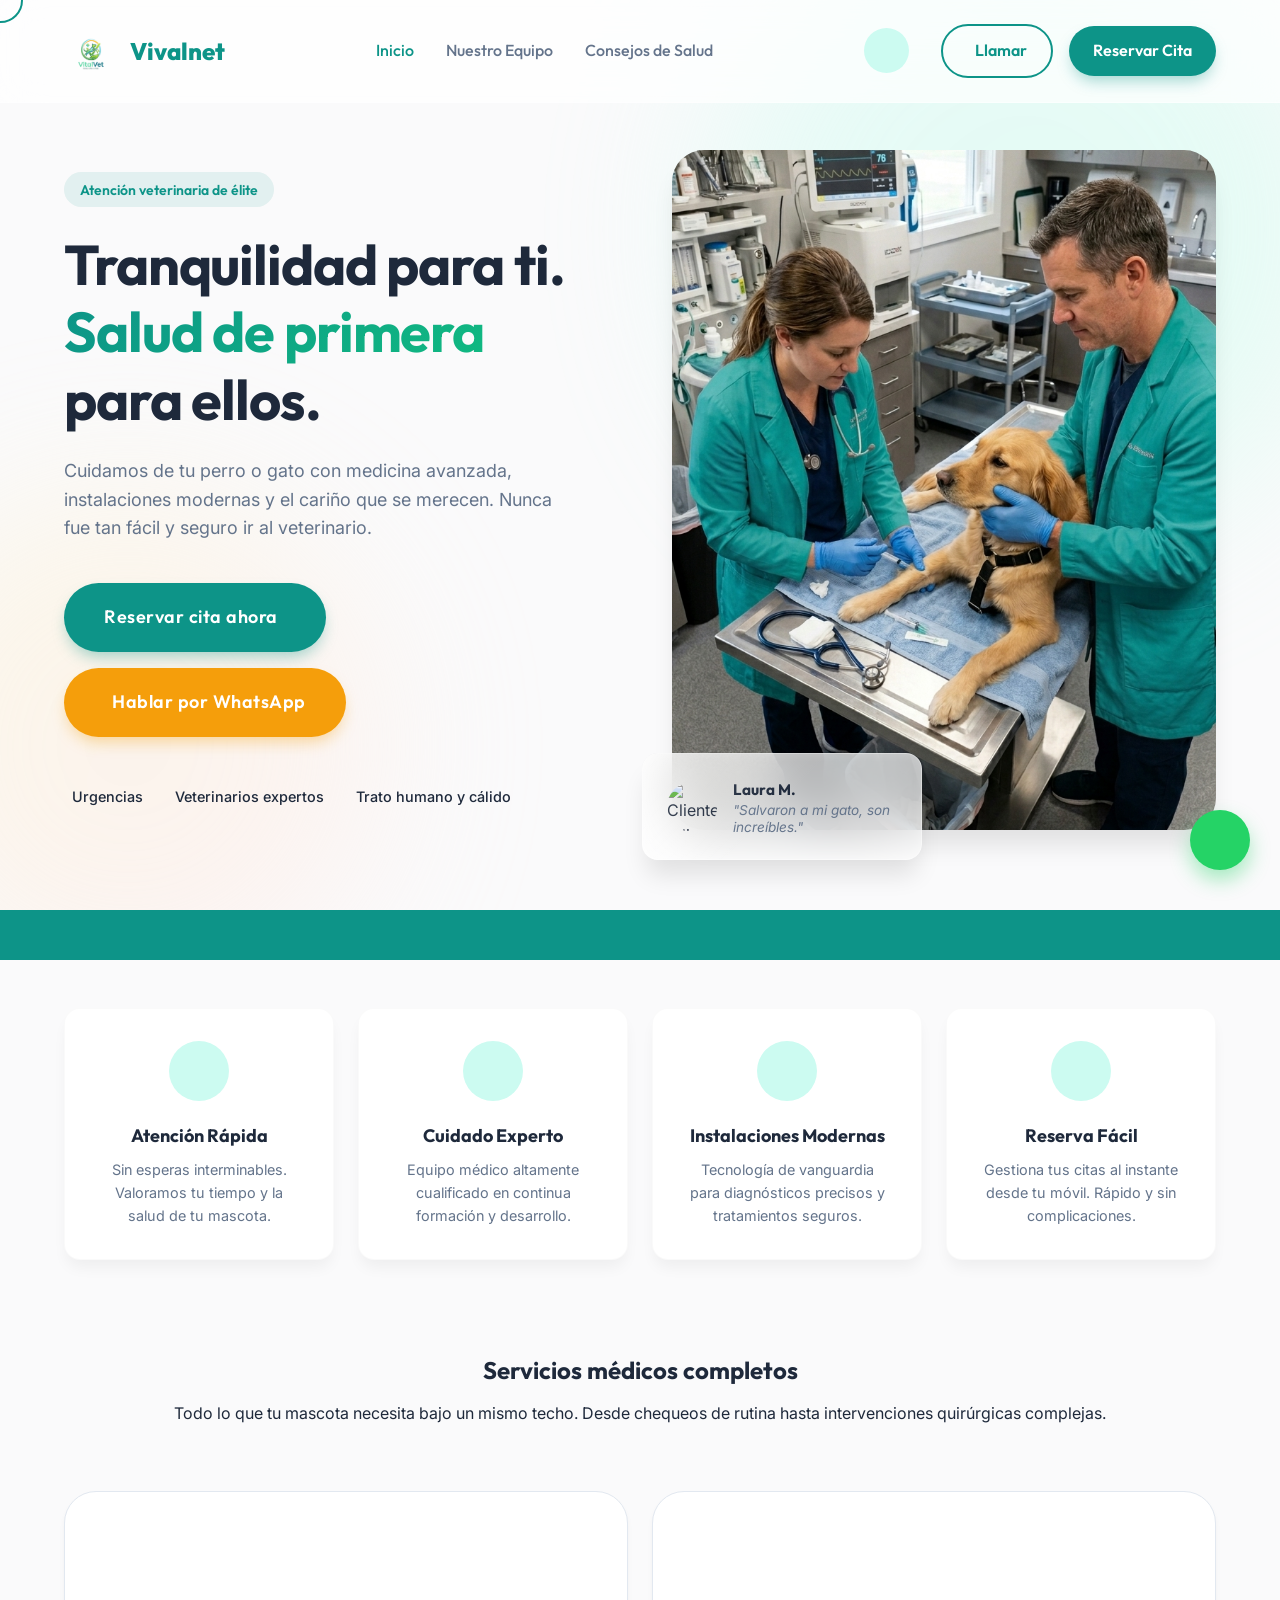
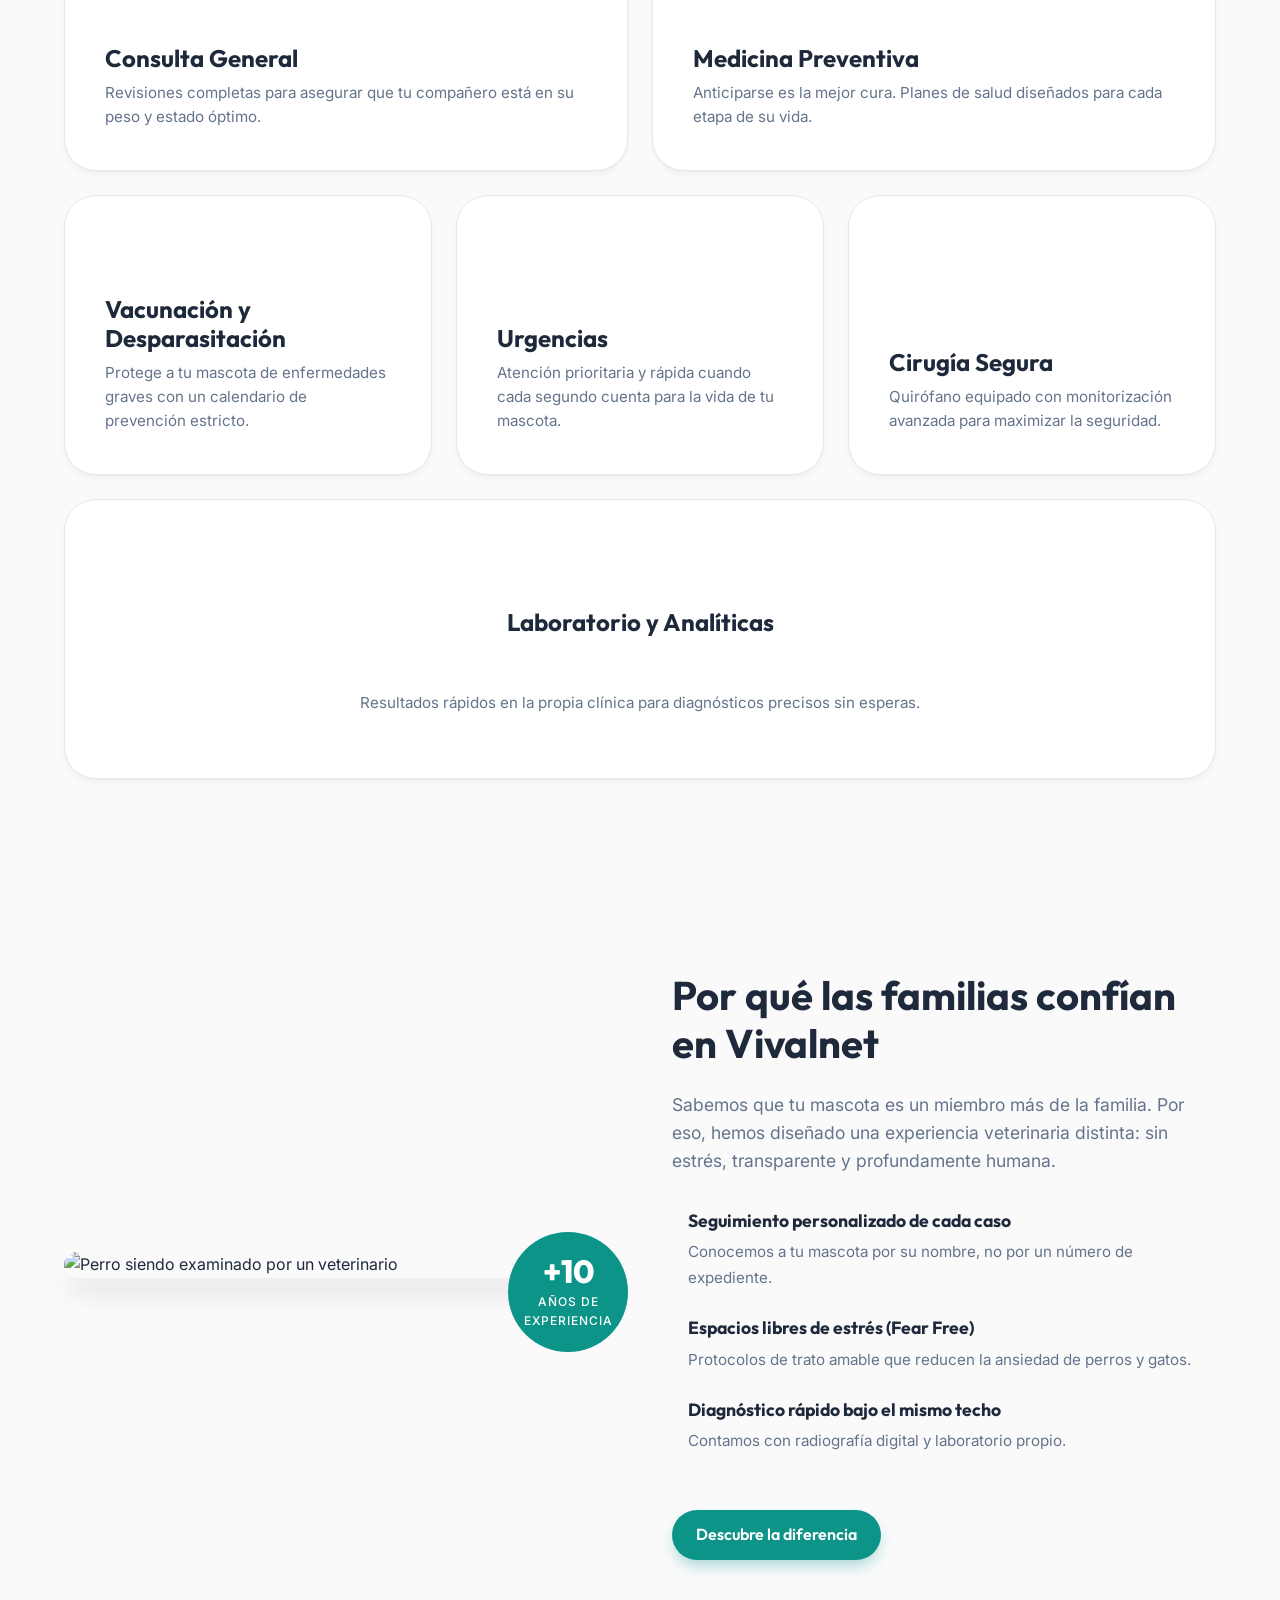
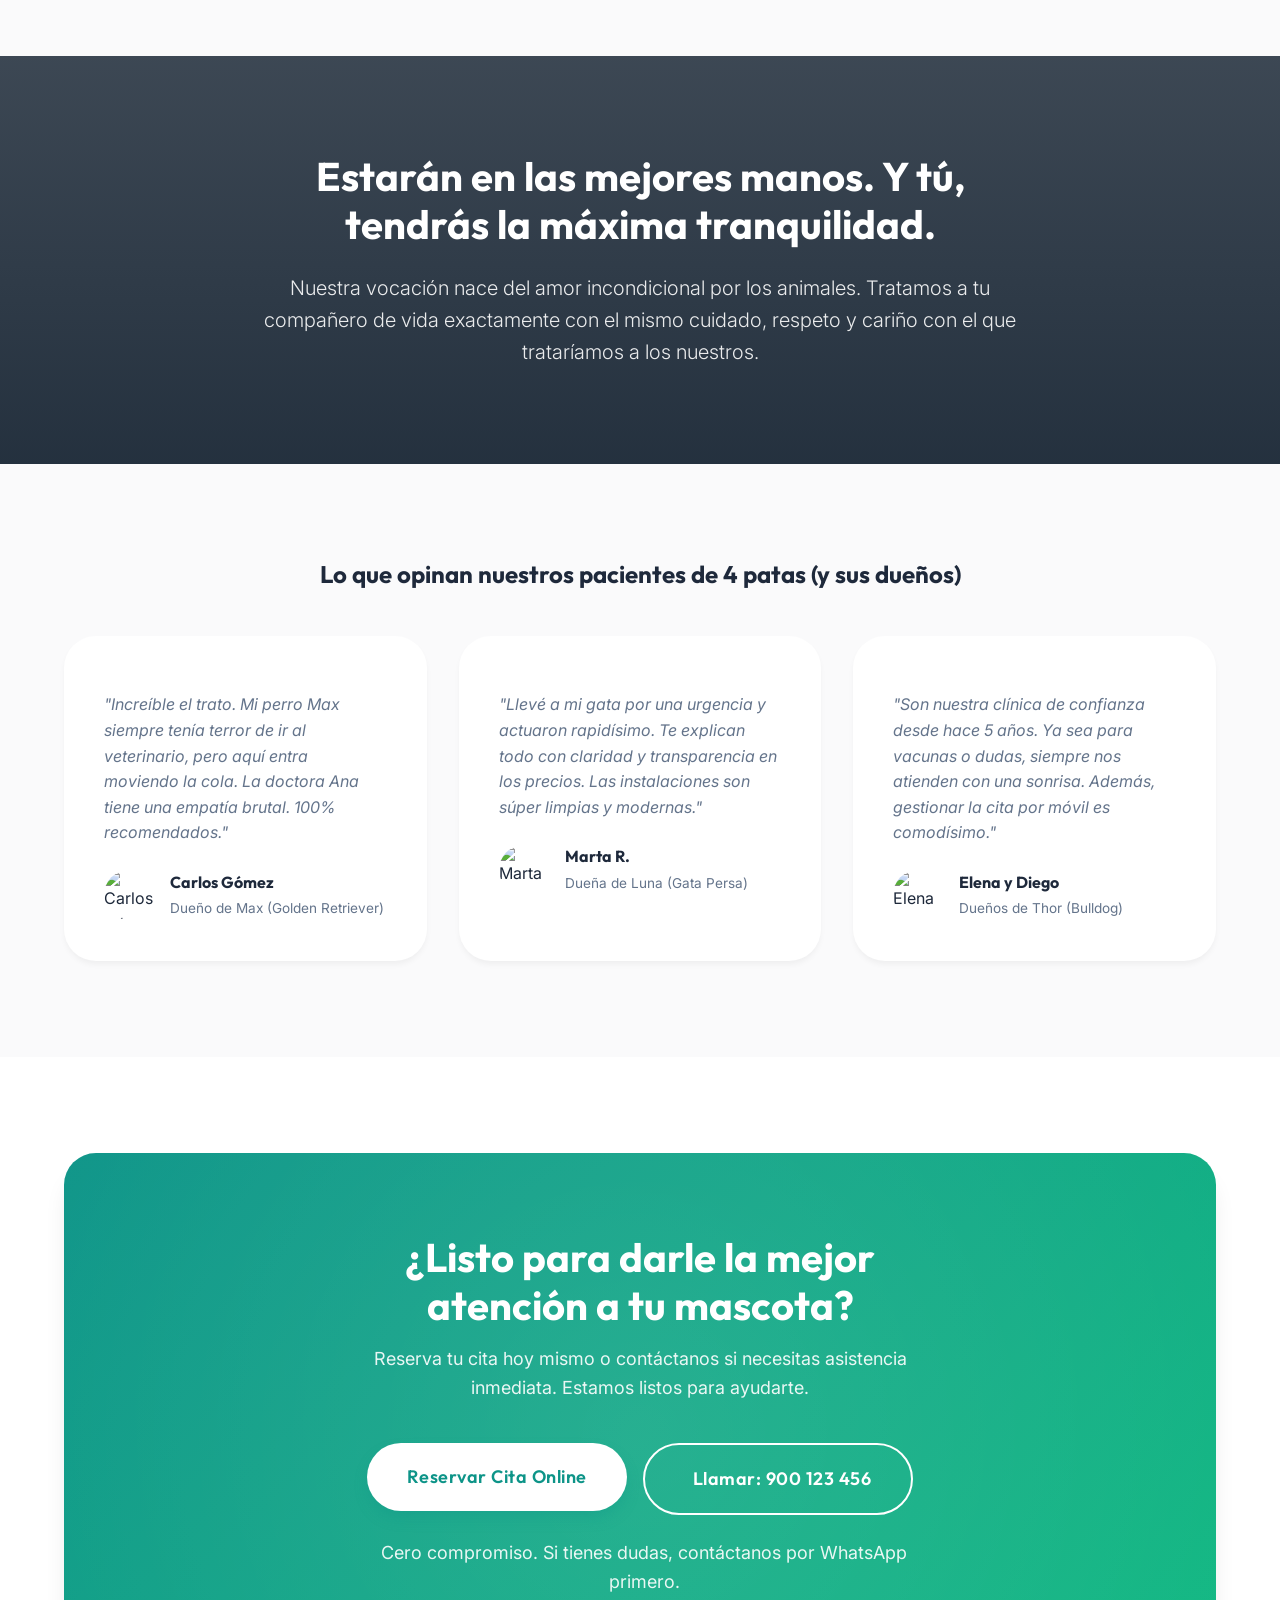
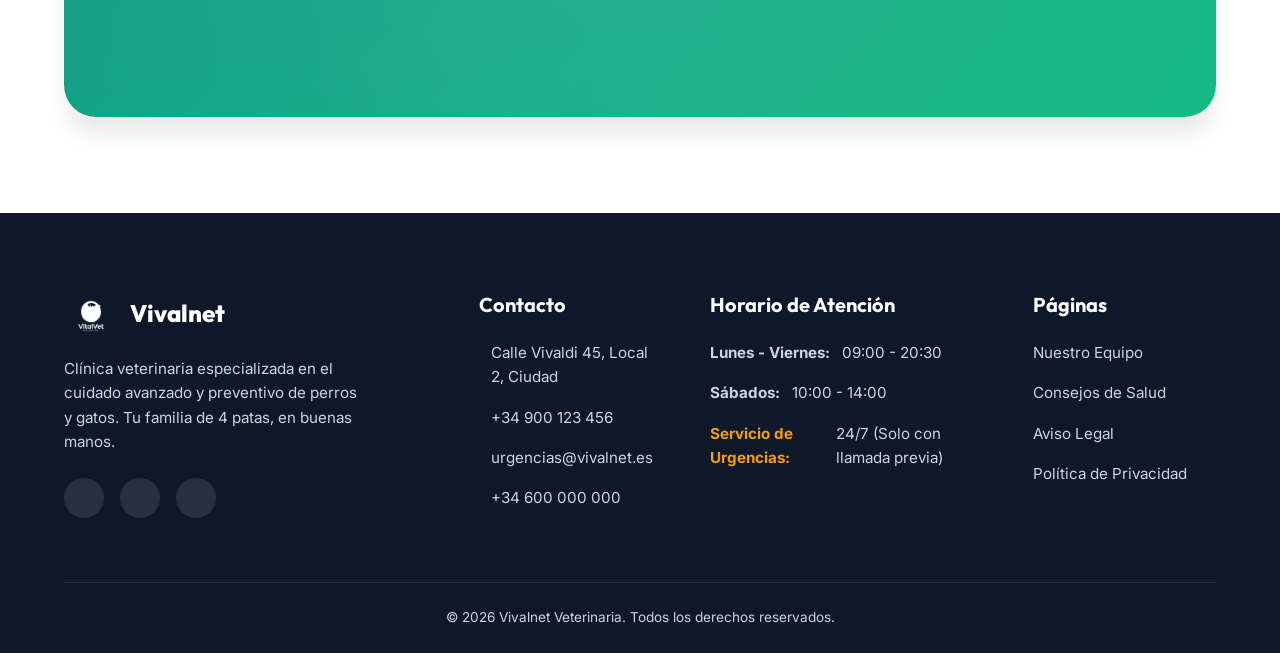
==== index.html @ f0c507cf "Add files via upload" ====
<!DOCTYPE html>
<html lang="es">

<head>
    <meta charset="UTF-8">
    <meta name="viewport" content="width=device-width, initial-scale=1.0">
    <title>Vivalnet | Clínica Veterinaria Premium para Perros y Gatos</title>
    <meta name="description"
        content="Clínica veterinaria Vivalnet. Atención experta, urgencias y medicina preventiva para tu mascota con el trato cercano que se merece. Reserva tu cita hoy.">

    <!-- Google Fonts -->
    <link rel="preconnect" href="https://fonts.googleapis.com">
    <link rel="preconnect" href="https://fonts.gstatic.com" crossorigin>
    <link
        href="https://fonts.googleapis.com/css2?family=Outfit:wght@300;400;500;600;700;800&family=Inter:wght@400;500;600&display=swap"
        rel="stylesheet">

    <!-- Phosphor Icons para iconografía elegante -->
    <script src="https://unpkg.com/@phosphor-icons/web"></script>

    <link rel="stylesheet" href="style.css">
</head>

<body>
    <!-- Custom Cursor -->
    <div class="custom-cursor">
        <i class="ph-fill ph-paw-print"></i>
    </div>
    <div class="cursor-follower"></div>


    <!-- Floating WhatsApp Button -->
    <div class="magnetic-wrap" style="position: fixed; bottom: 30px; right: 30px; z-index: 1000;">
        <a href="#" class="btn-whatsapp-floating" aria-label="Contactar por WhatsApp" style="position: static;">
            <i class="ph-fill ph-whatsapp-logo"></i>
        </a>
    </div>

    <!-- Navbar -->
    <header class="navbar" id="navbar">
        <div class="container navbar-content">
            <a href="#" class="logo">
                <img src="img/VitalVet_veterinario_202603211912-Photoroom.png" alt="Vivalnet Clínica Veterinaria Logo">
                <span>Vivalnet</span>
            </a>
            <nav class="nav-links">
                <a href="index.html" style="color: var(--color-primary);">Inicio</a>
                <a href="nuestro-equipo.html">Nuestro Equipo</a>
                <a href="consejos-salud.html">Consejos de Salud</a>
            </nav>
            <div class="nav-actions">
                <button class="theme-toggle" id="theme-toggle" aria-label="Cambiar modo claro/oscuro">
                    <i class="ph-fill ph-moon"></i>
                </button>
                <div class="magnetic-wrap">
                    <a href="#" class="btn btn-outline"><i class="ph ph-phone"></i> Llamar</a>
                </div>
                <div class="magnetic-wrap">
                    <a href="#reserva" class="btn btn-primary">Reservar Cita</a>
                </div>
            </div>
            <button class="menu-toggle" aria-label="Abrir menú">
                <i class="ph ph-list"></i>
            </button>
        </div>
    </header>

    <!-- Hero Section -->
    <section class="hero">
        <div class="hero-bg-shapes">
            <div class="shape shape-1"></div>
            <div class="shape shape-2"></div>
        </div>
        <div class="container hero-container">
            <div class="hero-content" data-animate="fade-up">
                <div class="badge">Atención veterinaria de élite</div>
                <h1>Tranquilidad para ti.<br><span class="text-gradient">Salud de primera</span> para ellos.</h1>
                <p>Cuidamos de tu perro o gato con medicina avanzada, instalaciones modernas y el cariño que se merecen.
                    Nunca fue tan fácil y seguro ir al veterinario.</p>
                <div class="hero-buttons">
                    <div class="magnetic-wrap">
                        <a href="#reserva" class="btn btn-primary btn-large">
                            Reservar cita ahora
                            <i class="ph ph-arrow-right"></i>
                        </a>
                    </div>
                    <div class="magnetic-wrap">
                        <a href="#" class="btn btn-secondary btn-large">
                            <i class="ph-fill ph-whatsapp-logo"></i>
                            Hablar por WhatsApp
                        </a>
                    </div>
                </div>
                <div class="trust-signals">
                    <div class="signal">
                        <i class="ph-fill ph-check-circle"></i>
                        <span>Urgencias</span>
                    </div>
                    <div class="signal">
                        <i class="ph-fill ph-star"></i>
                        <span>Veterinarios expertos</span>
                    </div>
                    <div class="signal">
                        <i class="ph-fill ph-heart"></i>
                        <span>Trato humano y cálido</span>
                    </div>
                </div>
            </div>
            <div class="hero-image-wrapper" data-animate="fade-left">
                <div class="image-glass-card user-card" id="tilt-card">
                    <div class="user-avatar">
                        <img src="https://images.unsplash.com/photo-1544005313-94ddf0286df2?auto=format&fit=crop&q=80&w=150"
                            alt="Cliente feliz">
                    </div>
                    <div class="user-text">
                        <strong>Laura M.</strong>
                        <span>"Salvaron a mi gato, son increíbles."</span>
                    </div>
                </div>
                <img src="./img/img-hero.jpeg" alt="Veterinaria cuidando a un perro feliz" class="hero-main-img">
            </div>
        </div>
    </section>

    <!-- Infinite Ticker Band -->
    <div class="ticker-band">
        <div class="ticker-content">
            <span class="ticker-item"><i class="ph-fill ph-hospital"></i> Urgencias 24/7</span>
            <span class="ticker-item"><i class="ph-fill ph-dog"></i> Especialistas Caninos</span>
            <span class="ticker-item"><i class="ph-fill ph-cat"></i> Medicina Felina</span>
            <span class="ticker-item"><i class="ph-fill ph-microscope"></i> Tecnología de Vanguardia</span>
            <span class="ticker-item"><i class="ph-fill ph-heart"></i> Trato Fear Free</span>
            <span class="ticker-item"><i class="ph-fill ph-certificate"></i> +10 Años de Experiencia</span>
            <!-- Repeat for seamless loop -->
            <span class="ticker-item"><i class="ph-fill ph-hospital"></i> Urgencias 24/7</span>
            <span class="ticker-item"><i class="ph-fill ph-dog"></i> Especialistas Caninos</span>
            <span class="ticker-item"><i class="ph-fill ph-cat"></i> Medicina Felina</span>
            <span class="ticker-item"><i class="ph-fill ph-microscope"></i> Tecnología de Vanguardia</span>
        </div>
    </div>

    <!-- Trust Block -->
    <section class="trust-block">
        <div class="container trust-grid">
            <div class="trust-card" data-animate="fade-up" data-delay="0">
                <div class="icon-wrapper"><i class="ph ph-clock"></i></div>
                <h3>Atención Rápida</h3>
                <p>Sin esperas interminables. Valoramos tu tiempo y la salud de tu mascota.</p>
            </div>
            <div class="trust-card" data-animate="fade-up" data-delay="100">
                <div class="icon-wrapper"><i class="ph ph-stethoscope"></i></div>
                <h3>Cuidado Experto</h3>
                <p>Equipo médico altamente cualificado en continua formación y desarrollo.</p>
            </div>
            <div class="trust-card" data-animate="fade-up" data-delay="200">
                <div class="icon-wrapper"><i class="ph ph-buildings"></i></div>
                <h3>Instalaciones Modernas</h3>
                <p>Tecnología de vanguardia para diagnósticos precisos y tratamientos seguros.</p>
            </div>
            <div class="trust-card" data-animate="fade-up" data-delay="300">
                <div class="icon-wrapper"><i class="ph ph-hands-clapping"></i></div>
                <h3>Reserva Fácil</h3>
                <p>Gestiona tus citas al instante desde tu móvil. Rápido y sin complicaciones.</p>
            </div>
        </div>
    </section>

    <!-- Services Section -->
    <section class="services section-padding" id="servicios">
        <div class="container">
            <div class="section-header text-center" data-animate="fade-up">
                <h2>Servicios médicos completos</h2>
                <p>Todo lo que tu mascota necesita bajo un mismo techo. Desde chequeos de rutina hasta intervenciones
                    quirúrgicas complejas.</p>
            </div>

            <div class="services-grid">
                <!-- Service 1 -->
                <div class="service-card" data-animate="fade-up">
                    <i class="ph ph-heartbeat service-icon"></i>
                    <h3>Consulta General</h3>
                    <p>Revisiones completas para asegurar que tu compañero está en su peso y estado óptimo.</p>
                </div>
                <!-- Service 2 -->
                <div class="service-card" data-animate="fade-up">
                    <i class="ph ph-shield-check service-icon"></i>
                    <h3>Medicina Preventiva</h3>
                    <p>Anticiparse es la mejor cura. Planes de salud diseñados para cada etapa de su vida.</p>
                </div>
                <!-- Service 3 -->
                <div class="service-card" data-animate="fade-up">
                    <i class="ph ph-syringe service-icon"></i>
                    <h3>Vacunación y Desparasitación</h3>
                    <p>Protege a tu mascota de enfermedades graves con un calendario de prevención estricto.</p>
                </div>
                <!-- Service 4 -->
                <div class="service-card" data-animate="fade-up">
                    <i class="ph ph-first-aid service-icon"></i>
                    <h3>Urgencias</h3>
                    <p>Atención prioritaria y rápida cuando cada segundo cuenta para la vida de tu mascota.</p>
                </div>
                <!-- Service 5 -->
                <div class="service-card" data-animate="fade-up">
                    <i class="ph ph-bandaids service-icon"></i>
                    <h3>Cirugía Segura</h3>
                    <p>Quirófano equipado con monitorización avanzada para maximizar la seguridad.</p>
                </div>
                <!-- Service 6 -->
                <div class="service-card" data-animate="fade-up">
                    <i class="ph ph-microscope service-icon"></i>
                    <h3>Laboratorio y Analíticas</h3>
                    <p>Resultados rápidos en la propia clínica para diagnósticos precisos sin esperas.</p>
                </div>
            </div>
        </div>
    </section>

    <!-- Why Choose Us -->
    <section class="why-us section-padding" id="por-que-elegirnos">
        <div class="container why-us-container">
            <div class="why-us-image" data-animate="fade-right">
                <img src="https://images.unsplash.com/photo-1576201836106-db1758fd1c97?auto=format&fit=crop&q=80&w=800"
                    alt="Perro siendo examinado por un veterinario">
                <div class="experience-badge">
                    <span class="number">+10</span>
                    <span class="text">Años de<br>Experiencia</span>
                </div>
            </div>
            <div class="why-us-content" data-animate="fade-left">
                <h2>Por qué las familias confían en Vivalnet</h2>
                <p>Sabemos que tu mascota es un miembro más de la familia. Por eso, hemos diseñado una experiencia
                    veterinaria distinta: sin estrés, transparente y profundamente humana.</p>

                <ul class="benefits-list">
                    <li>
                        <i class="ph-fill ph-check-circle"></i>
                        <div>
                            <strong>Seguimiento personalizado de cada caso</strong>
                            <span>Conocemos a tu mascota por su nombre, no por un número de expediente.</span>
                        </div>
                    </li>
                    <li>
                        <i class="ph-fill ph-check-circle"></i>
                        <div>
                            <strong>Espacios libres de estrés (Fear Free)</strong>
                            <span>Protocolos de trato amable que reducen la ansiedad de perros y gatos.</span>
                        </div>
                    </li>
                    <li>
                        <i class="ph-fill ph-check-circle"></i>
                        <div>
                            <strong>Diagnóstico rápido bajo el mismo techo</strong>
                            <span>Contamos con radiografía digital y laboratorio propio.</span>
                        </div>
                    </li>
                </ul>

                <a href="#reserva" class="btn btn-primary mt-4">Descubre la diferencia</a>
            </div>
        </div>
    </section>

    <!-- Emotional Section -->
    <section class="emotional-section section-padding">
        <div class="container emotional-container" data-animate="zoom-in">
            <div class="emotional-content">
                <h2>Estarán en las mejores manos. Y tú, tendrás la máxima tranquilidad.</h2>
                <p>Nuestra vocación nace del amor incondicional por los animales. Tratamos a tu compañero de vida
                    exactamente con el mismo cuidado, respeto y cariño con el que trataríamos a los nuestros.</p>
            </div>
        </div>
    </section>

    <!-- Testimonials Section -->
    <section class="testimonials section-padding" id="testimonios">
        <div class="container">
            <div class="section-header text-center" data-animate="fade-up">
                <h2>Lo que opinan nuestros pacientes de 4 patas (y sus dueños)</h2>
            </div>

            <div class="testimonials-grid">
                <!-- Testimonial 1 -->
                <div class="testimonial-card" data-animate="fade-up">
                    <div class="stars">
                        <i class="ph-fill ph-star"></i><i class="ph-fill ph-star"></i><i class="ph-fill ph-star"></i><i
                            class="ph-fill ph-star"></i><i class="ph-fill ph-star"></i>
                    </div>
                    <p class="review">"Increíble el trato. Mi perro Max siempre tenía terror de ir al veterinario, pero
                        aquí entra moviendo la cola. La doctora Ana tiene una empatía brutal. 100% recomendados."</p>
                    <div class="reviewer">
                        <img src="https://images.unsplash.com/photo-1507003211169-0a1dd7228f2d?auto=format&fit=crop&q=80&w=150"
                            alt="Carlos Gómez">
                        <div>
                            <strong>Carlos Gómez</strong>
                            <span>Dueño de Max (Golden Retriever)</span>
                        </div>
                    </div>
                </div>

                <!-- Testimonial 2 -->
                <div class="testimonial-card" data-animate="fade-up" data-delay="100">
                    <div class="stars">
                        <i class="ph-fill ph-star"></i><i class="ph-fill ph-star"></i><i class="ph-fill ph-star"></i><i
                            class="ph-fill ph-star"></i><i class="ph-fill ph-star"></i>
                    </div>
                    <p class="review">"Llevé a mi gata por una urgencia y actuaron rapidísimo. Te explican todo con
                        claridad y transparencia en los precios. Las instalaciones son súper limpias y modernas."</p>
                    <div class="reviewer">
                        <img src="https://images.unsplash.com/photo-1438761681033-6461ffad8d80?auto=format&fit=crop&q=80&w=150"
                            alt="Marta R.">
                        <div>
                            <strong>Marta R.</strong>
                            <span>Dueña de Luna (Gata Persa)</span>
                        </div>
                    </div>
                </div>

                <!-- Testimonial 3 -->
                <div class="testimonial-card" data-animate="fade-up" data-delay="200">
                    <div class="stars">
                        <i class="ph-fill ph-star"></i><i class="ph-fill ph-star"></i><i class="ph-fill ph-star"></i><i
                            class="ph-fill ph-star"></i><i class="ph-fill ph-star"></i>
                    </div>
                    <p class="review">"Son nuestra clínica de confianza desde hace 5 años. Ya sea para vacunas o dudas,
                        siempre nos atienden con una sonrisa. Además, gestionar la cita por móvil es comodísimo."</p>
                    <div class="reviewer">
                        <img src="https://images.unsplash.com/photo-1580489944761-15a19d654956?auto=format&fit=crop&q=80&w=150"
                            alt="Elena y Diego">
                        <div>
                            <strong>Elena y Diego</strong>
                            <span>Dueños de Thor (Bulldog)</span>
                        </div>
                    </div>
                </div>
            </div>
        </div>
    </section>

    <!-- Final CTA Section -->
    <section class="final-cta section-padding" id="reserva">
        <div class="container final-cta-container" data-animate="fade-up">
            <div class="cta-content">
                <h2>¿Listo para darle la mejor atención a tu mascota?</h2>
                <p>Reserva tu cita hoy mismo o contáctanos si necesitas asistencia inmediata. Estamos listos para
                    ayudarte.</p>
                <div class="cta-actions">
                    <div class="magnetic-wrap">
                        <a href="#" class="btn btn-primary btn-large cta-pulse">
                            Reservar Cita Online
                        </a>
                    </div>
                    <div class="magnetic-wrap">
                        <a href="#" class="btn btn-outline btn-large">
                            <i class="ph ph-phone"></i>
                            Llamar: 900 123 456
                        </a>
                    </div>
                </div>
                <p class="cta-disclaimer"><i class="ph ph-shield-check"></i> Cero compromiso. Si tienes dudas,
                    contáctanos por WhatsApp primero.</p>
            </div>
        </div>
    </section>

    <!-- Footer -->
    <footer class="footer">
        <div class="container footer-grid">
            <!-- Brand -->
            <div class="footer-brand">
                <a href="#" class="logo footer-logo">
                    <img src="img/VitalVet_veterinario_202603211912-Photoroom.png"
                        alt="Vivalnet Clínica Veterinaria Logo">
                    <span>Vivalnet</span>
                </a>
                <p>Clínica veterinaria especializada en el cuidado avanzado y preventivo de perros y gatos. Tu familia
                    de 4 patas, en buenas manos.</p>
                <div class="social-links">
                    <a href="#" aria-label="Instagram"><i class="ph ph-instagram-logo"></i></a>
                    <a href="#" aria-label="Facebook"><i class="ph ph-facebook-logo"></i></a>
                    <a href="#" aria-label="WhatsApp"><i class="ph ph-whatsapp-logo"></i></a>
                </div>
            </div>

            <!-- Contact -->
            <div class="footer-links">
                <h3>Contacto</h3>
                <ul>
                    <li><i class="ph ph-map-pin"></i> Calle Vivaldi 45, Local 2, Ciudad</li>
                    <li><i class="ph ph-phone"></i> +34 900 123 456</li>
                    <li><i class="ph ph-envelope-simple"></i> urgencias@vivalnet.es</li>
                    <li><i class="ph ph-whatsapp-logo"></i> +34 600 000 000</li>
                </ul>
            </div>

            <!-- Schedule -->
            <div class="footer-links footer-schedule">
                <h3>Horario de Atención</h3>
                <ul>
                    <li><strong>Lunes - Viernes:</strong> 09:00 - 20:30</li>
                    <li><strong>Sábados:</strong> 10:00 - 14:00</li>
                    <li><strong class="text-accent">Servicio de Urgencias:</strong> 24/7 (Solo con llamada previa)</li>
                </ul>
            </div>

            <!-- Maps/Legal -->
            <div class="footer-links">
                <h3>Páginas</h3>
                <ul>
                    <li><a href="nuestro-equipo.html">Nuestro Equipo</a></li>
                    <li><a href="consejos-salud.html">Consejos de Salud</a></li>
                    <li><a href="#">Aviso Legal</a></li>
                    <li><a href="#">Política de Privacidad</a></li>
                </ul>
            </div>
        </div>
        <div class="container footer-bottom">
            <p>&copy; 2026 Vivalnet Veterinaria. Todos los derechos reservados.</p>
        </div>
    </footer>

    <script src="script.js"></script>
</body>

</html>
---- style.css ----
/* =========================================================================
   VIVALNET - CLÍNICA VETERINARIA
   Archivo de estilos principal (CSS)
   =========================================================================
   ÍNDICE DE SECCIONES:
    1.  Variables globales (colores, fuentes, sombras...)
    2.  Modo oscuro
    3.  Reset general y estilos base
    4.  Cursor personalizado
    5.  Tipografía y utilidades
    6.  Botones
    7.  Botón flotante de WhatsApp
    8.  Barra de navegación
    9.  Sección Hero (presentación principal)
   10.  Banda de noticias animada (ticker)
   11.  Bloque de confianza
   12.  Sección de servicios (diseño Bento)
   13.  Sección "¿Por qué elegirnos?"
   14.  Sección emocional
   15.  Testimonios
   16.  Llamada a la acción final (CTA)
   17.  Pie de página (Footer)
   18.  Animaciones al hacer scroll
   19.  Diseño responsivo (adaptación a móvil y tablet)
   ========================================================================= */


/* =========================================================================
   1. VARIABLES GLOBALES
   Aquí definimos los colores, tipografías, sombras y radios que usamos
   en todo el sitio. Cambiar un valor aquí lo actualiza en todas partes.
   ========================================================================= */
:root {
    /* --- Paleta de colores principal --- */
    --color-primary: #0D9488;
    /* Verde azulado principal */
    --color-primary-hover: #0F766E;
    /* Verde azulado al pasar el cursor */
    --color-primary-light: #CCFBF1;
    /* Verde azulado muy claro (fondos suaves) */
    --color-secondary: #F59E0B;
    /* Amarillo/ámbar para acentos */
    --color-secondary-hover: #D97706;
    /* Amarillo al pasar el cursor */
    --color-accent: #10B981;
    /* Verde esmeralda como acento adicional */

    /* --- Colores del tema claro (fondo, texto, bordes) --- */
    --color-bg-base: #FAFAFB;
    /* Fondo del cuerpo de la página */
    --color-bg-surface: #FFFFFF;
    /* Fondo de tarjetas y elementos flotantes */
    --color-text-main: #1E293B;
    /* Texto principal (oscuro) */
    --color-text-muted: #64748B;
    /* Texto secundario (gris) */
    --color-border: #E2E8F0;
    /* Color de los bordes */

    /* --- Efecto glassmorphism (vidrio esmerilado) --- */
    --glass-bg: rgba(255, 255, 255, 0.7);
    /* Fondo semitransparente */
    --glass-border: rgba(255, 255, 255, 0.4);
    /* Borde semitransparente */

    /* --- Sombras (pequeña, mediana y grande) --- */
    --shadow-sm: 0 4px 6px -1px rgba(0, 0, 0, 0.05);
    --shadow-md: 0 10px 15px -3px rgba(0, 0, 0, 0.05);
    --shadow-lg: 0 20px 25px -5px rgba(0, 0, 0, 0.10);

    /* --- Brillo de neón (glow) para el hover de botones --- */
    --glow-primary: 0 0 20px rgba(13, 148, 136, 0.3);
    --glow-secondary: 0 0 20px rgba(245, 158, 11, 0.3);

    /* --- Bordes redondeados --- */
    --radius-sm: 8px;
    --radius-md: 16px;
    --radius-lg: 32px;
    --radius-full: 9999px;
    /* Totalmente ovalado (para pastillas y botones redondos) */

    /* --- Tipografías --- */
    --font-heading: 'Outfit', sans-serif;
    /* Para títulos */
    --font-body: 'Inter', sans-serif;
    /* Para textos corridos */

    /* --- Transiciones de animación --- */
    --transition-smooth: all 0.5s cubic-bezier(0.23, 1, 0.32, 1);
    /* Suave y con rebote */
    --transition-fast: all 0.25s ease;
    /* Rápida y lineal */
}


/* =========================================================================
   2. MODO OSCURO
   Cuando el usuario activa el modo oscuro, estas variables reemplazan
   a las del tema claro, cambiando los colores del sitio.
   ========================================================================= */
[data-theme="dark"] {
    --color-bg-base: #020617;
    /* Fondo muy oscuro (casi negro) */
    --color-bg-surface: #0F172A;
    /* Fondo de tarjetas en oscuro */
    --color-text-main: #F8FAFC;
    /* Texto claro */
    --color-text-muted: #94A3B8;
    /* Texto secundario en oscuro */
    --color-border: #1E293B;
    /* Bordes oscuros */
    --glass-bg: rgba(15, 23, 42, 0.6);
    /* Vidrio oscuro */
    --glass-border: rgba(255, 255, 255, 0.1);

    /* Sombras más fuertes porque el fondo es oscuro */
    --shadow-sm: 0 4px 6px -1px rgba(0, 0, 0, 0.3);
    --shadow-md: 0 10px 15px -3px rgba(0, 0, 0, 0.4);
    --shadow-lg: 0 20px 25px -5px rgba(0, 0, 0, 0.5);
}


/* =========================================================================
   3. RESET GENERAL Y ESTILOS BASE
   Eliminamos márgenes y rellenos por defecto del navegador y establecemos
   configuraciones generales para toda la página.
   ========================================================================= */

/* Aplica box-sizing a todos los elementos para un control más fácil del tamaño */
*,
*::before,
*::after {
    box-sizing: border-box;
    margin: 0;
    padding: 0;
}

::selection {
    background-color: #0D9488;
    color: white;
}

html {
    scroll-behavior: smooth;
    /* Desplazamiento suave al hacer clic en anclas */
    scroll-padding-top: 100px;
    /* Espacio superior para que la navbar no tape el contenido */
}

body {
    font-family: var(--font-body);
    background-color: var(--color-bg-base);
    color: var(--color-text-main);
    line-height: 1.6;
    /* Altura de línea cómoda para la lectura */
    overflow-x: hidden;
    /* Evita el scroll horizontal */
    -webkit-font-smoothing: antialiased;
    /* Texto más nítido en pantallas Mac */
    cursor: none;
    /* Ocultamos el cursor por defecto (usamos uno personalizado) */
}

/* Imágenes responsivas por defecto */
img {
    max-width: 100%;
    height: auto;
    display: block;
}

/* Quitamos el subrayado y heredamos el color en todos los enlaces */
a {
    text-decoration: none;
    color: inherit;
    transition: var(--transition-fast);
}

/* Quitamos los puntos de las listas */
ul {
    list-style: none;
}

/* Estilos base para todos los títulos (h1 a h6) */
h1,
h2,
h3,
h4,
h5,
h6 {
    font-family: var(--font-heading);
    font-weight: 700;
    line-height: 1.2;
    color: var(--color-text-main);
    margin-bottom: 1rem;
}


/* =========================================================================
   4. CURSOR PERSONALIZADO
   Reemplazamos el cursor estándar del navegador por una patita de animal.
   Solo se muestra en pantallas con ratón/trackpad (pointer: fine).
   ========================================================================= */

/* Cursor principal (el icono de la patita) */
.custom-cursor {
    width: 24px;
    height: 24px;
    margin-left: -12px;
    /* Centramos el icono en el punto de clic */
    margin-top: -12px;
    color: var(--color-primary);
    position: fixed;
    pointer-events: none;
    /* No interfiere con los clics */
    z-index: 9999;
    /* Siempre encima de todo */
    display: none;
    /* Oculto por defecto; se muestra con @media abajo */
    align-items: center;
    justify-content: center;
    font-size: 24px;
    transition: transform 0.05s ease-out;
}

/* Círculo que sigue al cursor con un ligero retraso */
.cursor-follower {
    width: 45px;
    height: 45px;
    margin-left: -22.5px;
    margin-top: -22.5px;
    border: 2px solid var(--color-primary);
    border-radius: 50%;
    position: fixed;
    pointer-events: none;
    z-index: 9998;
    transition: transform 0.12s cubic-bezier(0.23, 1, 0.32, 1), background 0.3s;
    display: none;
}

/* Solo mostramos el cursor personalizado en dispositivos con ratón */
@media (pointer: fine) {

    .custom-cursor,
    .cursor-follower {
        display: flex;
    }
}

/* Efecto cuando el cursor pasa sobre un elemento interactivo */
.cursor-hover .custom-cursor {
    transform: scale(3);
    /* El icono crece */
}

.cursor-hover .cursor-follower {
    transform: scale(1.5);
    background: rgba(13, 148, 136, 0.1);
    border-color: transparent;
}


/* =========================================================================
   5. UTILIDADES Y CLASES REUTILIZABLES
   Clases pequeñas de uso general en todo el HTML.
   ========================================================================= */

/* Contenedor centrado con ancho máximo */
.container {
    width: 90%;
    max-width: 1280px;
    margin: 0 auto;
}

/* Relleno estándar para las secciones */
.section-padding {
    padding: 6rem 0;
}

/* Centrar texto */
.text-center {
    text-align: center;
}

/* Texto con degradado de color (efecto premium) */
.text-gradient {
    background: linear-gradient(135deg, var(--color-primary), var(--color-accent));
    -webkit-background-clip: text;
    -webkit-text-fill-color: transparent;
    background-clip: text;
}

/* Texto en color primario */
.text-accent {
    color: var(--color-primary);
}

/* Margen superior estándar */
.mt-4 {
    margin-top: 2rem;
}


/* =========================================================================
   6. BOTONES
   Estilos para todos los tipos de botones del sitio.
   ========================================================================= */

/* Estilo base compartido por todos los botones */
.btn {
    display: inline-flex;
    align-items: center;
    justify-content: center;
    gap: 0.5rem;
    padding: 0.75rem 1.5rem;
    font-family: var(--font-heading);
    font-weight: 600;
    border-radius: var(--radius-full);
    /* Totalmente redondeado */
    cursor: pointer;
    transition: var(--transition-smooth);
    border: none;
    font-size: 1rem;
}

/* Iconos dentro de los botones */
.btn i {
    font-size: 1.25rem;
}

/* Pequeño encogimiento al hacer clic */
.btn:active {
    transform: scale(0.98);
}

/* --- Botón primario (fondo verde) --- */
.btn-primary {
    background: var(--color-primary);
    color: white;
    box-shadow: 0 8px 16px -4px rgba(13, 148, 136, 0.4);
    position: relative;
    overflow: hidden;
    /* Para el efecto de brillo que aparece al hacer hover */
}

/* Efecto de destello al pasar el cursor (pseudo-elemento) */
.btn-primary::after {
    content: '';
    position: absolute;
    top: -50%;
    left: -50%;
    width: 200%;
    height: 200%;
    background: radial-gradient(circle, rgba(255, 255, 255, 0.4) 0%, transparent 60%);
    opacity: 0;
    transition: opacity 0.3s;
    pointer-events: none;
}

.btn-primary:hover::after {
    opacity: 1;
    /* Aparece el destello al hover */
}

.btn-primary:hover {
    background: var(--color-primary-hover);
    box-shadow: var(--glow-primary);
    transform: translateY(-3px) scale(1.02);
}

/* --- Botón secundario (fondo amarillo) --- */
.btn-secondary {
    background: var(--color-secondary);
    color: white;
    box-shadow: 0 8px 16px -4px rgba(245, 158, 11, 0.4);
}

.btn-secondary:hover {
    background: var(--color-secondary-hover);
    box-shadow: var(--glow-secondary);
    transform: translateY(-3px) scale(1.02);
}

/* --- Botón con borde (outline) --- */
.btn-outline {
    background: transparent;
    color: var(--color-primary);
    border: 2px solid var(--color-primary);
}

.btn-outline:hover {
    background: var(--color-primary-light);
    transform: translateY(-3px);
    box-shadow: var(--shadow-sm);
}

/* --- Botón grande (para llamadas a la acción principales) --- */
.btn-large {
    padding: 1.25rem 2.5rem;
    font-size: 1.125rem;
    letter-spacing: 0.5px;
}

/* --- Animación pulsante para el botón "reservar cita" --- */
.cta-pulse {
    animation: pulseGlow 2.5s infinite;
}

@keyframes pulseGlow {
    0% {
        box-shadow: 0 0 0 0px rgba(13, 148, 136, 0.6);
    }

    70% {
        box-shadow: 0 0 0 20px rgba(13, 148, 136, 0);
    }

    100% {
        box-shadow: 0 0 0 0px rgba(13, 148, 136, 0);
    }
}

/* Contenedor para el efecto magnético de los botones (controlado con JS) */
.magnetic-wrap {
    display: inline-block;
    position: relative;
    transition: transform 0.3s cubic-bezier(0.23, 1, 0.32, 1);
}


/* =========================================================================
   7. BOTÓN FLOTANTE DE WHATSAPP
   Icono fijo en la esquina inferior derecha que flota para llamar la atención.
   ========================================================================= */
.btn-whatsapp-floating {
    position: fixed;
    bottom: 30px;
    right: 30px;
    width: 60px;
    height: 60px;
    background-color: #25D366;
    /* Verde de WhatsApp */
    color: white;
    border-radius: 50%;
    display: flex;
    align-items: center;
    justify-content: center;
    font-size: 2rem;
    box-shadow: 0 10px 20px rgba(37, 211, 102, 0.4);
    z-index: 1000;
    transition: var(--transition-smooth);
    animation: floatUpDown 3s ease-in-out infinite;
    /* Sube y baja continuamente */
}

.btn-whatsapp-floating:hover {
    transform: scale(1.1) translateY(-5px);
    box-shadow: 0 15px 25px rgba(37, 211, 102, 0.6);
}

/* Animación de flotación: sube y baja suavemente */
@keyframes floatUpDown {

    0%,
    100% {
        transform: translateY(0);
    }

    50% {
        transform: translateY(-10px);
    }
}


/* =========================================================================
   8. BARRA DE NAVEGACIÓN
   Menú superior fijo con efecto de vidrio esmerilado (glassmorphism).
   ========================================================================= */
.navbar {
    position: fixed;
    top: 0;
    left: 0;
    width: 100%;
    background: var(--glass-bg);
    backdrop-filter: blur(20px);
    /* Efecto de desenfoque del fondo */
    -webkit-backdrop-filter: blur(20px);
    z-index: 1000;
    border-bottom: 1px solid var(--glass-border);
    transition: var(--transition-smooth);
    padding: 1.5rem 0;
}

/* Cuando el usuario hace scroll, la navbar se hace más compacta */
.navbar.scrolled {
    padding: 0.75rem 0;
    box-shadow: var(--shadow-md);
    background: var(--glass-bg);
}

/* Botón para cambiar entre modo claro y oscuro */
.theme-toggle {
    background: var(--color-primary-light);
    color: var(--color-primary);
    width: 45px;
    height: 45px;
    border-radius: 50%;
    display: flex;
    align-items: center;
    justify-content: center;
    border: none;
    cursor: pointer;
    font-size: 1.25rem;
    transition: var(--transition-smooth);
    margin-right: 1rem;
}

/* Colores del botón en modo oscuro */
[data-theme="dark"] .theme-toggle {
    background: #1E293B;
    color: #FACC15;
    /* Amarillo para el icono de la luna/sol */
}

/* Pequeña rotación al pasar el cursor */
.theme-toggle:hover {
    transform: rotate(15deg) scale(1.1);
}

/* Fila principal de la navbar: logo a la izquierda, links al centro, acciones a la derecha */
.navbar-content {
    display: flex;
    justify-content: space-between;
    align-items: center;
}

/* Logo de la clínica */
.logo {
    display: flex;
    align-items: center;
    gap: 0.75rem;
    font-family: var(--font-heading);
    font-weight: 800;
    font-size: 1.5rem;
    color: var(--color-primary);
}

.logo img {
    height: 40px;
    width: auto;
    object-fit: contain;
}

/* Lista de enlaces de navegación */
.nav-links {
    display: flex;
    gap: 2rem;
}

.nav-links a {
    font-family: var(--font-heading);
    font-weight: 500;
    color: var(--color-text-muted);
    position: relative;
}

.nav-links a:hover {
    color: var(--color-primary);
}

/* Línea subrayada animada que aparece al hover */
.nav-links a::after {
    content: '';
    position: absolute;
    bottom: -4px;
    left: 0;
    width: 0%;
    /* Empieza invisible */
    height: 2px;
    background: var(--color-primary);
    transition: var(--transition-smooth);
}

.nav-links a:hover::after {
    width: 100%;
    /* Se expande al hacer hover */
}

/* Área de acciones (botones) a la derecha de la navbar */
.nav-actions {
    display: flex;
    gap: 1rem;
    align-items: center;
}

/* Botón hamburguesa para móvil (oculto en escritorio) */
.menu-toggle {
    display: none;
    background: none;
    border: none;
    font-size: 2rem;
    color: var(--color-text-main);
    cursor: pointer;
}


/* =========================================================================
   9. SECCIÓN HERO (PRESENTACIÓN PRINCIPAL)
   Primera sección que ve el usuario. Ocupa toda la pantalla.
   ========================================================================= */
.hero {
    position: relative;
    padding-top: 150px;
    /* Espacio para la navbar fija */
    padding-bottom: 80px;
    min-height: 100vh;
    /* Ocupa como mínimo toda la altura de la pantalla */
    display: flex;
    align-items: center;
    overflow: hidden;
}

/* Contenedor de las figuras decorativas de fondo */
.hero-bg-shapes {
    position: absolute;
    top: 0;
    left: 0;
    width: 100%;
    height: 100%;
    z-index: -1;
    /* Detrás de todo el contenido */
    overflow: hidden;
}

/* Estilo base para cada figura geométrica de fondo */
.shape {
    position: absolute;
    border-radius: 50%;
    filter: blur(80px);
    /* Muy difuminadas para un efecto suave */
    opacity: 0.4;
}

/* Figura grande en la esquina superior derecha */
.shape-1 {
    top: -10%;
    right: -5%;
    width: 50vw;
    height: 50vw;
    background: linear-gradient(135deg, var(--color-primary-light), #C2FFE9);
    animation: drift 15s ease-in-out infinite alternate;
}

/* Figura grande en la esquina inferior izquierda */
.shape-2 {
    bottom: -10%;
    left: -10%;
    width: 40vw;
    height: 40vw;
    background: linear-gradient(135deg, #FEF3C7, #FFE4E6);
    animation: drift 12s ease-in-out infinite alternate-reverse;
}

/* Animación: las figuras se mueven levemente como si flotaran */
@keyframes drift {
    0% {
        transform: translate(0, 0) scale(1) rotate(0deg);
    }

    50% {
        transform: translate(5%, 10%) scale(1.1) rotate(10deg);
    }

    100% {
        transform: translate(10%, 5%) scale(1) rotate(-10deg);
    }
}

/* Diseño de dos columnas: texto a la izquierda, imagen a la derecha */
.hero-container {
    display: grid;
    grid-template-columns: 1fr 1fr;
    gap: 4rem;
    align-items: center;
}

/* Etiqueta pequeña de "noticia" o categoría encima del título */
.hero-content .badge {
    display: inline-block;
    padding: 0.4rem 1rem;
    background: rgba(13, 148, 136, 0.1);
    color: var(--color-primary);
    font-family: var(--font-heading);
    font-weight: 600;
    font-size: 0.875rem;
    border-radius: var(--radius-full);
    margin-bottom: 1.5rem;
}

/* Título principal (H1) */
.hero-content h1 {
    font-size: 3.5rem;
    letter-spacing: -0.02em;
    margin-bottom: 1.5rem;
}

/* Párrafo descriptivo debajo del título */
.hero-content p {
    font-size: 1.125rem;
    color: var(--color-text-muted);
    margin-bottom: 2.5rem;
    max-width: 90%;
}

/* Grupo de botones del hero */
.hero-buttons {
    display: flex;
    gap: 1rem;
    flex-wrap: wrap;
    margin-bottom: 3rem;
}

/* Pequeños indicadores de confianza (ej. "500+ clientes") */
.trust-signals {
    display: flex;
    gap: 1.5rem;
    flex-wrap: wrap;
}

.signal {
    display: flex;
    align-items: center;
    gap: 0.5rem;
    font-size: 0.9rem;
    color: var(--color-text-main);
    font-weight: 500;
}

.signal i {
    color: var(--color-accent);
    font-size: 1.25rem;
}

/* Contenedor de la imagen principal del hero */
.hero-image-wrapper {
    position: relative;
    border-radius: var(--radius-lg);
    z-index: 1;
}

.hero-main-img {
    width: 100%;
    height: auto;
    border-radius: var(--radius-lg);
    box-shadow: var(--shadow-lg);
    object-fit: cover;
    aspect-ratio: 4/5;
    /* Proporción fija para la imagen */
}

/* Tarjeta de vidrio que aparece flotando sobre la imagen (efecto glassmorphism) */
.image-glass-card {
    position: absolute;
    bottom: -30px;
    left: -30px;
    background: var(--glass-bg);
    backdrop-filter: blur(24px);
    -webkit-backdrop-filter: blur(24px);
    border: 1px solid var(--glass-border);
    padding: 1.5rem;
    border-radius: var(--radius-md);
    box-shadow: var(--shadow-lg), inset 0 0 10px rgba(255, 255, 255, 0.2);
    display: flex;
    align-items: center;
    gap: 1rem;
    z-index: 2;
    animation: floatUpDown 5s ease-in-out infinite;
    max-width: 280px;
    transition: transform 0.1s ease-out, box-shadow 0.3s ease;
}

/* Brillo diagonal dentro de la tarjeta de vidrio */
.image-glass-card::before {
    content: '';
    position: absolute;
    top: 0;
    left: 0;
    right: 0;
    height: 100%;
    background: linear-gradient(135deg, rgba(255, 255, 255, 0.2) 0%, transparent 50%);
    border-radius: inherit;
    pointer-events: none;
}

/* Avatar circular dentro de la tarjeta */
.user-avatar img {
    width: 50px;
    height: 50px;
    border-radius: 50%;
    object-fit: cover;
}

/* Nombre del usuario en la tarjeta */
.user-text strong {
    display: block;
    font-family: var(--font-heading);
    font-size: 0.95rem;
    color: var(--color-text-main);
}

/* Descripción o reseña del usuario */
.user-text span {
    font-size: 0.85rem;
    color: var(--color-text-muted);
    font-style: italic;
    line-height: 1.2;
    display: block;
}


/* =========================================================================
   10. BANDA DE NOTICIAS ANIMADA (TICKER)
   Franja de color con texto que se desplaza de derecha a izquierda
   de forma continua, como una cinta de noticias.
   ========================================================================= */
.ticker-band {
    background: var(--color-primary);
    color: white;
    padding: 12px 0;
    overflow: hidden;
    /* Oculta el texto que sale por los bordes */
    white-space: nowrap;
    /* Evita que el texto salte a otra línea */
    position: relative;
    z-index: 20;
    margin: 0 0 8rem;
}

/* El contenedor del texto empieza fuera de pantalla a la derecha */
.ticker-content {
    display: inline-block;
    padding-left: 100%;
    animation: ticker 30s linear infinite;
}

/* Cada elemento individual dentro del ticker */
.ticker-item {
    display: inline-block;
    padding: 0 40px;
    font-family: var(--font-heading);
    font-weight: 600;
    font-size: 0.9rem;
    text-transform: uppercase;
    letter-spacing: 1px;
}

.ticker-item i {
    margin-right: 10px;
}

/* El texto se desplaza de derecha a izquierda */
@keyframes ticker {
    0% {
        transform: translateX(0);
    }

    100% {
        transform: translateX(-100%);
    }
}


/* =========================================================================
   11. BLOQUE DE CONFIANZA (TRUST BLOCK)
   Cuatro tarjetas con estadísticas o garantías que generan confianza.
   Aparece justo debajo del hero.
   ========================================================================= */
.trust-block {
    margin-top: -80px;
    /* Se superpone al hero para un diseño continuo */
    position: relative;
    z-index: 10;
    padding: 0;
}

/* Cuadrícula de 4 columnas para las tarjetas */
.trust-grid {
    display: grid;
    grid-template-columns: repeat(4, 1fr);
    gap: 1.5rem;
}

/* Tarjeta individual de confianza */
.trust-card {
    background: var(--color-bg-surface);
    padding: 2rem;
    border-radius: var(--radius-md);
    box-shadow: var(--shadow-md);
    text-align: center;
    transition: transform 0.1s ease-out, box-shadow 0.3s ease, border-color 0.3s;
    border: 1px solid rgba(0, 0, 0, 0.02);
}

.trust-card:hover {
    box-shadow: var(--shadow-lg);
    border-color: var(--color-primary-light);
}

/* Círculo con icono dentro de cada tarjeta */
.icon-wrapper {
    width: 60px;
    height: 60px;
    background: var(--color-primary-light);
    color: var(--color-primary);
    border-radius: 50%;
    display: flex;
    align-items: center;
    justify-content: center;
    font-size: 1.75rem;
    margin: 0 auto 1.5rem;
    transition: var(--transition-smooth);
}

/* El icono gira y cambia color al hacer hover en la tarjeta */
.trust-card:hover .icon-wrapper {
    background: var(--color-primary);
    color: white;
    transform: rotate(10deg) scale(1.1);
}

.trust-card h3 {
    font-size: 1.125rem;
    margin-bottom: 0.75rem;
}

.trust-card p {
    font-size: 0.9rem;
    color: var(--color-text-muted);
}


/* =========================================================================
   12. SECCIÓN DE SERVICIOS (DISEÑO BENTO GRID)
   Las tarjetas de servicio usan un diseño "Bento" donde algunos elementos
   ocupan más espacio que otros, creando un layout variado y moderno.
   ========================================================================= */

/* Cuadrícula de 6 columnas */
.services-grid {
    display: grid;
    grid-template-columns: repeat(6, 1fr);
    grid-auto-rows: minmax(280px, auto);
    gap: 1.5rem;
    margin-top: 4rem;
}

/* Estilo base de cada tarjeta de servicio */
.service-card {
    background: var(--color-bg-surface);
    padding: 2.5rem;
    border-radius: var(--radius-lg);
    box-shadow: var(--shadow-sm);
    border: 1px solid var(--color-border);
    position: relative;
    overflow: hidden;
    display: flex;
    flex-direction: column;
    justify-content: flex-end;
    transition: transform 0.1s ease-out, box-shadow 0.3s ease, border-color 0.3s;
}

/* Distribución Bento: las primeras 2 tarjetas ocupan la mitad del ancho cada una */
.service-card:nth-child(1) {
    grid-column: span 3;
}

.service-card:nth-child(2) {
    grid-column: span 3;
}

/* Las siguientes 3 tarjetas se reparten en tercios */
.service-card:nth-child(3) {
    grid-column: span 2;
}

.service-card:nth-child(4) {
    grid-column: span 2;
}

.service-card:nth-child(5) {
    grid-column: span 2;
}

/* La última tarjeta ocupa todo el ancho */
.service-card:nth-child(6) {
    grid-column: span 6;
    flex-direction: column;
    align-items: center;
    text-align: left;
    justify-content: space-around;
}

.service-card:nth-child(6) .service-icon {
    margin-bottom: 0;
    margin-right: 2rem;
}

/* Degradado que aparece desde abajo al hacer hover (efecto de luz) */
.service-card::after {
    content: '';
    position: absolute;
    inset: 0;
    /* Cubre toda la tarjeta */
    background: linear-gradient(to top, var(--color-primary-light), transparent);
    opacity: 0;
    transition: var(--transition-smooth);
}

.service-card:hover {
    box-shadow: 0 30px 60px -15px rgba(13, 148, 136, 0.2);
    border-color: var(--color-primary);
}

.service-card:hover::after {
    opacity: 0.1;
    /* El degradado aparece suavemente */
}

/* Icono grande con degradado de color */
.service-icon {
    font-size: 3.5rem;
    background: linear-gradient(135deg, var(--color-primary), var(--color-accent));
    -webkit-background-clip: text;
    background-clip: text;
    -webkit-text-fill-color: transparent;
    margin-bottom: auto;
    transition: var(--transition-smooth);
    display: block;
}

/* El icono gira levemente al hacer hover */
.service-card:hover .service-icon {
    transform: scale(1.1) rotate(5deg);
}

.service-card h3 {
    font-size: 1.5rem;
    margin-bottom: 0.5rem;
    position: relative;
    z-index: 1;
    /* Por encima del pseudo-elemento ::after */
}

.service-card p {
    color: var(--color-text-muted);
    font-size: 0.95rem;
    position: relative;
    z-index: 1;
}

/* En tablet, cambiamos a 2 columnas */
@media (max-width: 992px) {
    .services-grid {
        grid-template-columns: repeat(2, 1fr);
    }

    .service-card:nth-child(n) {
        grid-column: span 1;
        grid-row: span 1;
    }

    .service-card:nth-child(6) {
        grid-column: span 2;
        flex-direction: column;
        align-items: flex-start;
    }
}

/* En móvil, una sola columna */
@media (max-width: 600px) {
    .services-grid {
        grid-template-columns: 1fr;
    }

    .service-card:nth-child(n) {
        grid-column: span 1;
    }
}


/* =========================================================================
   13. SECCIÓN "¿POR QUÉ ELEGIRNOS?"
   Dos columnas: imagen a la izquierda y lista de beneficios a la derecha.
   ========================================================================= */
.why-us-container {
    display: grid;
    grid-template-columns: 1fr 1fr;
    gap: 4rem;
    align-items: center;
}

.why-us-image {
    position: relative;
    border-radius: var(--radius-lg);
}

.why-us-image img {
    border-radius: var(--radius-lg);
    box-shadow: var(--shadow-lg);
}

/* Círculo decorativo con el número de años de experiencia */
.experience-badge {
    position: absolute;
    top: -20px;
    right: -20px;
    background: var(--color-primary);
    color: white;
    width: 120px;
    height: 120px;
    border-radius: 50%;
    display: flex;
    flex-direction: column;
    align-items: center;
    justify-content: center;
    text-align: center;
    box-shadow: var(--shadow-glow);
    animation: floatUpDown 5s ease-in-out infinite reverse;
}

.experience-badge .number {
    font-family: var(--font-heading);
    font-size: 2rem;
    font-weight: 800;
    line-height: 1;
}

.experience-badge .text {
    font-size: 0.75rem;
    font-weight: 500;
    text-transform: uppercase;
    letter-spacing: 1px;
    margin-top: 5px;
}

.why-us-content h2 {
    font-size: 2.5rem;
    margin-bottom: 1.5rem;
}

.why-us-content>p {
    color: var(--color-text-muted);
    font-size: 1.1rem;
    margin-bottom: 2rem;
}

/* Lista de beneficios con iconos */
.benefits-list li {
    display: flex;
    gap: 1rem;
    margin-bottom: 1.5rem;
}

.benefits-list i {
    font-size: 1.75rem;
    color: var(--color-accent);
    flex-shrink: 0;
    /* El icono no se encoge */
}

.benefits-list strong {
    display: block;
    font-family: var(--font-heading);
    font-size: 1.1rem;
    color: var(--color-text-main);
    margin-bottom: 0.25rem;
}

.benefits-list span {
    color: var(--color-text-muted);
    font-size: 0.95rem;
}


/* =========================================================================
   14. SECCIÓN EMOCIONAL
   Franja con imagen de fondo y texto motivador, para conectar emocionalmente.
   ========================================================================= */
.emotional-section {
    /* Imagen de fondo con overlay oscuro para que el texto sea legible */
    background: linear-gradient(rgba(13, 27, 42, 0.8),
            rgba(13, 27, 42, 0.9)), url('https://images.unsplash.com/photo-1543466835-00a7907e9de1?auto=format&fit=crop&q=80&w=1600') center/cover fixed;
    color: white;
    text-align: center;
}

/* Contenido centrado con ancho máximo para mejor legibilidad */
.emotional-content {
    max-width: 800px;
    margin: 0 auto;
}

.emotional-content h2 {
    color: white;
    font-size: 2.5rem;
    margin-bottom: 1.5rem;
}

.emotional-content p {
    font-size: 1.25rem;
    opacity: 0.9;
    font-weight: 300;
}


/* =========================================================================
   15. TESTIMONIOS
   Reseñas de clientes en una cuadrícula de tres columnas.
   ========================================================================= */
.testimonials-grid {
    display: grid;
    grid-template-columns: repeat(3, 1fr);
    gap: 2rem;
    margin-top: 3rem;
}

/* Tarjeta individual de testimonio */
.testimonial-card {
    background: var(--color-bg-surface);
    padding: 2.5rem;
    border-radius: var(--radius-lg);
    box-shadow: var(--shadow-sm);
    transition: var(--transition-smooth);
}

.testimonial-card:hover {
    transform: translateY(-5px);
    /* Sube un poco al hacer hover */
    box-shadow: var(--shadow-md);
}

/* Estrellas de valoración */
.stars {
    color: var(--color-secondary);
    font-size: 1.25rem;
    margin-bottom: 1rem;
    display: flex;
    gap: 0.25rem;
}

/* Texto de la reseña */
.review {
    font-style: italic;
    color: var(--color-text-muted);
    margin-bottom: 1.5rem;
    font-size: 1rem;
}

/* Fila inferior con la foto y nombre del cliente */
.reviewer {
    display: flex;
    align-items: center;
    gap: 1rem;
}

.reviewer img {
    width: 50px;
    height: 50px;
    border-radius: 50%;
    object-fit: cover;
}

.reviewer strong {
    display: block;
    font-family: var(--font-heading);
    color: var(--color-text-main);
}

.reviewer span {
    font-size: 0.85rem;
    color: var(--color-text-muted);
}


/* =========================================================================
   16. LLAMADA A LA ACCIÓN FINAL (CTA)
   Sección destacada que invita al usuario a reservar cita.
   Tiene un degradado animado giratorio en el fondo.
   ========================================================================= */
.final-cta {
    background: var(--color-bg-surface);
}

/* Tarjeta interior con degradado */
.final-cta-container {
    background: linear-gradient(135deg, var(--color-primary), var(--color-accent));
    border-radius: var(--radius-lg);
    padding: 5rem 2rem;
    text-align: center;
    color: white;
    box-shadow: var(--shadow-lg);
    position: relative;
    overflow: hidden;
}

/* Fondo giratorio decorativo (efecto de luz giratoria) */
.final-cta-container::before {
    content: '';
    position: absolute;
    top: -50%;
    left: -50%;
    width: 200%;
    height: 200%;
    background: radial-gradient(circle, rgba(255, 255, 255, 0.1) 0%, transparent 60%);
    animation: rotate 20s linear infinite;
    z-index: 1;
}

@keyframes rotate {
    0% {
        transform: rotate(0deg);
    }

    100% {
        transform: rotate(360deg);
    }
}

/* Texto del CTA, por encima del fondo animado */
.cta-content {
    position: relative;
    z-index: 2;
    max-width: 600px;
    margin: 0 auto;
}

.cta-content h2 {
    color: white;
    font-size: 2.5rem;
    margin-bottom: 1rem;
}

.cta-content p {
    font-size: 1.125rem;
    opacity: 0.9;
    margin-bottom: 2.5rem;
}

/* Botones del CTA en fila */
.cta-actions {
    display: flex;
    justify-content: center;
    gap: 1rem;
    flex-wrap: wrap;
    margin-bottom: 1.5rem;
}

/* Versión blanca del botón outline para el fondo oscuro */
.cta-actions .btn-outline {
    background: transparent;
    border: 2px solid white;
    color: white;
}

.cta-actions .btn-outline:hover {
    background: rgba(255, 255, 255, 0.1);
}

/* Botón primario invertido (blanco con texto verde) */
.cta-actions .btn-primary {
    background: white;
    color: var(--color-primary);
}

.cta-actions .btn-primary:hover {
    background: var(--color-bg-base);
    transform: translateY(-2px);
}

/* Texto de aviso pequeño debajo de los botones */
.cta-disclaimer {
    font-size: 0.85rem;
    opacity: 0.8;
    display: flex;
    align-items: center;
    justify-content: center;
    gap: 0.5rem;
}


/* =========================================================================
   17. PIE DE PÁGINA (FOOTER)
   Área inferior del sitio con información de contacto, enlaces y redes.
   ========================================================================= */
.footer {
    background: #0F172A;
    /* Azul muy oscuro (Slate 900) */
    color: #CBD5E1;
    /* Gris claro (Slate 300) */
    padding: 5rem 0 0;
    font-size: 0.95rem;
}

.footer h3 {
    color: white;
    font-size: 1.25rem;
    margin-bottom: 1.5rem;
}

/* Cuadrícula del footer: columna ancha para la marca, luego columnas iguales */
.footer-grid {
    display: grid;
    grid-template-columns: 2fr 1fr 1.5fr 1fr;
    gap: 3rem;
    margin-bottom: 4rem;
}

/* Logo en blanco dentro del footer */
.footer-logo {
    color: white;
    margin-bottom: 1.5rem;
}

.footer-logo img {
    filter: brightness(0) invert(1);
    /* Convierte el logo a blanco */
}

.footer-brand p {
    margin-bottom: 1.5rem;
    max-width: 300px;
}

/* Iconos de redes sociales */
.social-links {
    display: flex;
    gap: 1rem;
}

.social-links a {
    display: flex;
    align-items: center;
    justify-content: center;
    width: 40px;
    height: 40px;
    background: rgba(255, 255, 255, 0.1);
    border-radius: 50%;
    color: white;
    font-size: 1.25rem;
}

.social-links a:hover {
    background: var(--color-primary);
    transform: scale(1.1) rotate(5deg);
}

/* Lista de enlaces del footer */
.footer-links ul {
    display: flex;
    flex-direction: column;
    gap: 1rem;
}

.footer-links li {
    display: flex;
    align-items: flex-start;
    gap: 0.75rem;
}

.footer-links i {
    color: var(--color-primary);
    font-size: 1.25rem;
    margin-top: 2px;
}

.footer-links a:hover {
    color: var(--color-primary-light);
    padding-left: 5px;
    /* Pequeño desplazamiento al hover */
}

.footer-schedule .text-accent {
    color: var(--color-secondary);
    /* Amarillo para destacar horarios especiales */
}

/* Barra inferior del footer con el copyright */
.footer-bottom {
    border-top: 1px solid rgba(255, 255, 255, 0.1);
    padding: 1.5rem 0;
    text-align: center;
    font-size: 0.85rem;
}


/* =========================================================================
   18. ANIMACIONES AL HACER SCROLL
   Los elementos con el atributo [data-animate] empiezan invisibles y aparecen
   suavemente cuando entran en la pantalla (controlado con JavaScript).
   ========================================================================= */

/* Estado inicial: invisible y desplazado */
[data-animate] {
    opacity: 0;
    transition: all 0.8s cubic-bezier(0.4, 0, 0.2, 1);
}

/* Animación: aparece subiendo desde abajo */
[data-animate="fade-up"] {
    transform: translateY(40px);
}

/* Animación: aparece desde la derecha */
[data-animate="fade-left"] {
    transform: translateX(40px);
}

/* Animación: aparece desde la izquierda */
[data-animate="fade-right"] {
    transform: translateX(-40px);
}

/* Animación: aparece aumentando de tamaño */
[data-animate="zoom-in"] {
    transform: scale(0.95);
}

/* Cuando el elemento es visible (clase añadida con JS), vuelve a posición natural */
.is-visible[data-animate] {
    opacity: 1;
    transform: translate(0) scale(1);
}


/* =========================================================================
   19. DISEÑO RESPONSIVO (ADAPTACIÓN A DISTINTOS TAMAÑOS DE PANTALLA)
   Usamos media queries para reorganizar el contenido en pantallas pequeñas.
   Las pantallas objetivo son:
    - ≤ 1024px → Tablet apaisada
    - ≤ 768px  → Tablet / móvil grande
    - ≤ 480px  → Móvil pequeño
   ========================================================================= */

/* ---- TABLET (hasta 1024px de ancho) ---- */
@media (max-width: 1024px) {

    /* Las cuatro columnas del bloque de confianza pasan a dos */
    .trust-grid {
        grid-template-columns: repeat(2, 1fr);
    }

    /* Los servicios pasan a dos columnas */
    .services-grid {
        grid-template-columns: repeat(2, 1fr);
    }

    /* "Por qué elegirnos" pasa a una sola columna */
    .why-us-container {
        grid-template-columns: 1fr;
        gap: 3rem;
    }

    /* La imagen se mueve arriba del texto */
    .why-us-image {
        order: -1;
    }

    /* Los testimonios pasan a dos columnas */
    .testimonials-grid {
        grid-template-columns: repeat(2, 1fr);
    }

    /* El footer pasa a dos columnas */
    .footer-grid {
        grid-template-columns: repeat(2, 1fr);
    }
}


/* =========================================================================
   20. PÁGINA: NUESTRO EQUIPO
   Estilos exclusivos de nuestro-equipo.html
   ========================================================================= */

/* --- Hero de página interior (fondo con degradado del color primario) --- */
.page-hero {
    background: linear-gradient(135deg, var(--color-primary) 0%, var(--color-accent) 100%);
    padding: 12rem 0 6rem;
    text-align: center;
    color: white;
    position: relative;
    overflow: hidden;
}

/* Figura decorativa animada de fondo en el hero */
.page-hero::before {
    content: '';
    position: absolute;
    top: -50%;
    left: -20%;
    width: 80vw;
    height: 80vw;
    background: radial-gradient(circle, rgba(255,255,255,0.08) 0%, transparent 60%);
    border-radius: 50%;
    animation: drift 18s ease-in-out infinite alternate;
}

.page-hero-content {
    position: relative;
    z-index: 1;
}

/* Etiqueta badge en el hero de páginas interiores */
.page-hero .badge {
    display: inline-block;
    padding: 0.4rem 1rem;
    background: rgba(255, 255, 255, 0.2);
    color: white;
    font-family: var(--font-heading);
    font-weight: 600;
    font-size: 0.875rem;
    border-radius: var(--radius-full);
    margin-bottom: 1.5rem;
    border: 1px solid rgba(255,255,255,0.3);
}

.page-hero h1 {
    color: white;
    font-size: clamp(2.2rem, 5vw, 3.5rem);
    margin-bottom: 1rem;
}

.page-hero p {
    font-size: 1.2rem;
    opacity: 0.9;
    max-width: 550px;
    margin: 0 auto;
}

/* --- Sección de filosofía del equipo --- */
.philosophy-section {
    background: var(--color-bg-base);
}

/* Cuadrícula de 3 columnas para los valores */
.philosophy-grid {
    display: grid;
    grid-template-columns: repeat(3, 1fr);
    gap: 2rem;
    margin-top: 4rem;
}

/* Tarjeta de valor / filosofía */
.philosophy-card {
    background: var(--color-bg-surface);
    border-radius: var(--radius-lg);
    padding: 2.5rem;
    border: 1px solid var(--color-border);
    position: relative;
    overflow: hidden;
    transition: var(--transition-smooth);
}

/* Número decorativo gigante en el fondo de la tarjeta */
.philosophy-card::before {
    content: attr(data-number);
    position: absolute;
    top: -20px;
    right: 20px;
    font-family: var(--font-heading);
    font-size: 7rem;
    font-weight: 800;
    color: var(--color-primary);
    opacity: 0.05;
    line-height: 1;
    pointer-events: none;
}

.philosophy-card:hover {
    transform: translateY(-6px);
    box-shadow: var(--shadow-lg);
    border-color: var(--color-primary);
}

/* Icono cuadrado de cada valor */
.philosophy-icon {
    width: 56px;
    height: 56px;
    background: var(--color-primary-light);
    color: var(--color-primary);
    border-radius: var(--radius-md);
    display: flex;
    align-items: center;
    justify-content: center;
    font-size: 1.75rem;
    margin-bottom: 1.5rem;
    transition: var(--transition-smooth);
}

.philosophy-card:hover .philosophy-icon {
    background: var(--color-primary);
    color: white;
    transform: rotate(8deg) scale(1.1);
}

.philosophy-card h3 {
    font-size: 1.25rem;
    margin-bottom: 0.75rem;
}

.philosophy-card p {
    color: var(--color-text-muted);
    font-size: 0.95rem;
    line-height: 1.7;
}

/* --- Sección del equipo veterinario --- */
.team-section {
    background: var(--color-bg-base);
}

/* Cuadrícula de 3 columnas para los perfiles */
.team-grid {
    display: grid;
    grid-template-columns: repeat(3, 1fr);
    gap: 2rem;
    margin-top: 4rem;
}

/* Tarjeta de perfil de veterinario */
.vet-card {
    background: var(--color-bg-surface);
    border-radius: var(--radius-lg);
    overflow: hidden;
    border: 1px solid var(--color-border);
    transition: var(--transition-smooth);
    box-shadow: var(--shadow-sm);
}

.vet-card:hover {
    transform: translateY(-8px);
    box-shadow: var(--shadow-lg);
    border-color: var(--color-primary-light);
}

/* Contenedor de la foto con efecto zoom al hacer hover */
.vet-photo {
    position: relative;
    overflow: hidden;
    aspect-ratio: 4/4.5;
}

.vet-photo img {
    width: 100%;
    height: 100%;
    object-fit: cover;
    transition: transform 0.6s ease;
}

.vet-card:hover .vet-photo img {
    transform: scale(1.05);
}

/* Overlay verde con botones sociales que aparece al hover */
.vet-overlay {
    position: absolute;
    inset: 0;
    background: linear-gradient(to top, rgba(13, 148, 136, 0.9), transparent 50%);
    opacity: 0;
    transition: var(--transition-smooth);
    display: flex;
    align-items: flex-end;
    justify-content: center;
    padding: 2rem;
    gap: 1rem;
}

.vet-card:hover .vet-overlay {
    opacity: 1;
}

/* Botones circulares de redes sociales en el overlay */
.vet-social-btn {
    width: 44px;
    height: 44px;
    background: white;
    border-radius: 50%;
    display: flex;
    align-items: center;
    justify-content: center;
    color: var(--color-primary);
    font-size: 1.25rem;
    transform: translateY(20px); /* Empieza desplazado hacia abajo */
    transition: var(--transition-smooth);
}

.vet-card:hover .vet-social-btn {
    transform: translateY(0); /* Sube al hacer hover */
}

/* Retraso escalonado para cada botón social */
.vet-social-btn:nth-child(2) { transition-delay: 0.05s; }
.vet-social-btn:nth-child(3) { transition-delay: 0.10s; }

.vet-social-btn:hover {
    background: var(--color-primary);
    color: white;
    transform: translateY(-3px) scale(1.1);
}

/* Bloque de información del veterinario */
.vet-info {
    padding: 1.75rem;
}

/* Etiqueta de especialidad médica */
.vet-specialty {
    display: inline-block;
    padding: 0.3rem 0.8rem;
    background: var(--color-primary-light);
    color: var(--color-primary);
    font-family: var(--font-heading);
    font-weight: 600;
    font-size: 0.8rem;
    border-radius: var(--radius-full);
    margin-bottom: 0.75rem;
}

.vet-info h3 {
    font-size: 1.35rem;
    margin-bottom: 0.25rem;
}

/* Cargo o rol del veterinario */
.vet-role {
    color: var(--color-text-muted);
    font-size: 0.9rem;
    margin-bottom: 1rem;
}

.vet-info p {
    color: var(--color-text-muted);
    font-size: 0.9rem;
    line-height: 1.6;
    margin-bottom: 1.25rem;
    border-bottom: 1px solid var(--color-border);
    padding-bottom: 1.25rem;
}

/* Fila de estadísticas numéricas del veterinario */
.vet-stats {
    display: flex;
    gap: 1.5rem;
}

.vet-stat {
    text-align: center;
}

.vet-stat strong {
    display: block;
    font-family: var(--font-heading);
    font-size: 1.3rem;
    font-weight: 700;
    color: var(--color-primary);
}

.vet-stat span {
    font-size: 0.78rem;
    color: var(--color-text-muted);
}

/* --- Sección de estadísticas del equipo (banda verde) --- */
.stats-section {
    background: linear-gradient(135deg, var(--color-primary), #0A7A70);
    color: white;
}

/* Cuadrícula de 4 columnas para las cifras */
.stats-grid {
    display: grid;
    grid-template-columns: repeat(4, 1fr);
    gap: 2rem;
    text-align: center;
}

.stat-item {
    padding: 2rem 1rem;
}

/* Número grande de la estadística con texto en degradado blanco */
.stat-number {
    font-family: var(--font-heading);
    font-size: clamp(2.5rem, 5vw, 4rem);
    font-weight: 800;
    line-height: 1;
    margin-bottom: 0.5rem;
    background: linear-gradient(135deg, white, rgba(255,255,255,0.7));
    -webkit-background-clip: text;
    -webkit-text-fill-color: transparent;
    background-clip: text;
}

.stat-label {
    font-size: 1rem;
    opacity: 0.85;
    font-weight: 500;
}

/* --- Sección de unirse al equipo --- */
.join-team-section {
    background: var(--color-bg-surface);
}

/* Tarjeta con borde punteado para la oferta de trabajo */
.join-card {
    background: var(--color-bg-base);
    border: 2px dashed var(--color-border);
    border-radius: var(--radius-lg);
    padding: 4rem 2rem;
    text-align: center;
    transition: var(--transition-smooth);
}

.join-card:hover {
    border-color: var(--color-primary);
    background: var(--color-primary-light);
}

/* Icono grande de la tarjeta */
.join-icon {
    font-size: 4rem;
    color: var(--color-primary);
    margin-bottom: 1.5rem;
    display: block;
    transition: var(--transition-smooth);
}

.join-card:hover .join-icon {
    transform: scale(1.1) rotate(5deg);
}

.join-card h3 {
    font-size: 1.75rem;
    margin-bottom: 1rem;
}

.join-card p {
    color: var(--color-text-muted);
    max-width: 500px;
    margin: 0 auto 2rem;
}


/* =========================================================================
   21. PÁGINA: CONSEJOS DE SALUD
   Estilos exclusivos de consejos-salud.html
   ========================================================================= */

/* Hero de "Consejos de Salud" con degradado cálido (verde→amarillo) */
.page-hero.consejos-hero {
    background: linear-gradient(135deg, #0A7A70 0%, var(--color-accent) 50%, var(--color-secondary) 100%);
}

/* Segunda figura decorativa (la primera la hereda de .page-hero::before) */
.page-hero.consejos-hero::after {
    content: '';
    position: absolute;
    top: -20%;
    left: -15%;
    width: 40vw;
    height: 40vw;
    background: radial-gradient(circle, rgba(255,255,255,0.05) 0%, transparent 60%);
    border-radius: 50%;
}

/* Ajuste de margen del párrafo en este hero */
.page-hero.consejos-hero p {
    margin: 0 auto 2rem;
}

/* Buscador glassmorphism del hero de consejos */
.hero-search {
    display: flex;
    align-items: center;
    background: rgba(255,255,255,0.15);
    backdrop-filter: blur(10px);
    border: 1px solid rgba(255,255,255,0.3);
    border-radius: var(--radius-full);
    padding: 0.6rem 0.6rem 0.6rem 1.5rem;
    max-width: 480px;
    margin: 0 auto;
    gap: 0.5rem;
}

.hero-search input {
    flex: 1;
    background: none;
    border: none;
    color: white;
    font-family: var(--font-body);
    font-size: 1rem;
    outline: none;
}

.hero-search input::placeholder {
    color: rgba(255,255,255,0.6);
}

.hero-search button {
    background: white;
    color: var(--color-primary);
    border: none;
    border-radius: var(--radius-full);
    padding: 0.6rem 1.25rem;
    font-family: var(--font-heading);
    font-weight: 600;
    cursor: pointer;
    transition: var(--transition-fast);
    display: flex;
    align-items: center;
    gap: 0.4rem;
    font-size: 0.95rem;
}

.hero-search button:hover {
    transform: scale(1.05);
    box-shadow: 0 4px 12px rgba(0,0,0,0.15);
}

/* --- Barra de filtros por categoría (sticky bajo el navbar) --- */
.filters-section {
    background: var(--color-bg-surface);
    padding: 2rem 0;
    border-bottom: 1px solid var(--color-border);
    position: sticky;
    top: 80px;
    z-index: 50;
}

/* Fila de botones de categoría */
.filters-row {
    display: flex;
    gap: 0.75rem;
    flex-wrap: wrap;
    align-items: center;
}

/* Texto "Filtrar por:" */
.filter-label {
    font-family: var(--font-heading);
    font-weight: 600;
    font-size: 0.9rem;
    color: var(--color-text-muted);
    white-space: nowrap;
}

/* Botón/chip de categoría */
.filter-chip {
    display: inline-flex;
    align-items: center;
    gap: 0.4rem;
    padding: 0.45rem 1rem;
    border-radius: var(--radius-full);
    border: 1px solid var(--color-border);
    background: var(--color-bg-base);
    color: var(--color-text-muted);
    font-family: var(--font-heading);
    font-size: 0.875rem;
    font-weight: 500;
    cursor: pointer;
    transition: var(--transition-fast);
}

.filter-chip:hover,
.filter-chip.active {
    background: var(--color-primary);
    color: white;
    border-color: var(--color-primary);
}

/* --- Layout de dos columnas: artículos + sidebar --- */
.content-layout {
    display: grid;
    grid-template-columns: 1fr 340px;
    gap: 3rem;
    align-items: start;
    padding-top: 4rem;
    padding-bottom: 4rem;
}

/* --- Artículo destacado (tarjeta grande) --- */
.article-featured {
    background: var(--color-bg-surface);
    border-radius: var(--radius-lg);
    overflow: hidden;
    border: 1px solid var(--color-border);
    margin-bottom: 2rem;
    transition: var(--transition-smooth);
}

.article-featured:hover {
    box-shadow: var(--shadow-lg);
    transform: translateY(-4px);
}

/* Imagen del artículo destacado con aspect-ratio fijo */
.article-featured-img {
    position: relative;
    overflow: hidden;
    aspect-ratio: 16/7;
}

.article-featured-img img {
    width: 100%;
    height: 100%;
    object-fit: cover;
    transition: transform 0.6s ease;
}

.article-featured:hover .article-featured-img img {
    transform: scale(1.03);
}

/* Etiqueta de categoría flotando sobre la imagen */
.article-cat-tag {
    position: absolute;
    top: 1.5rem;
    left: 1.5rem;
    padding: 0.35rem 0.85rem;
    background: var(--color-primary);
    color: white;
    border-radius: var(--radius-full);
    font-family: var(--font-heading);
    font-size: 0.8rem;
    font-weight: 600;
}

/* Bloque de texto del artículo destacado */
.article-featured-body {
    padding: 2.5rem;
}

/* Metadatos del artículo (autor, fecha, tiempo de lectura) */
.article-meta {
    display: flex;
    align-items: center;
    gap: 1rem;
    font-size: 0.875rem;
    color: var(--color-text-muted);
    margin-bottom: 1rem;
    flex-wrap: wrap;
}

.article-meta span {
    display: flex;
    align-items: center;
    gap: 0.35rem;
}

.article-featured-body h2 {
    font-size: 1.75rem;
    margin-bottom: 0.75rem;
    line-height: 1.3;
}

.article-featured-body p {
    color: var(--color-text-muted);
    font-size: 1rem;
    line-height: 1.7;
    margin-bottom: 1.5rem;
}

/* Enlace "Leer más" con flecha que avanza al hover */
.read-more-link {
    display: inline-flex;
    align-items: center;
    gap: 0.4rem;
    color: var(--color-primary);
    font-family: var(--font-heading);
    font-weight: 600;
    font-size: 0.95rem;
    transition: var(--transition-fast);
}

.read-more-link:hover {
    gap: 0.75rem; /* La flecha se separa del texto */
}

/* --- Cuadrícula de artículos secundarios (2 columnas) --- */
.articles-grid {
    display: grid;
    grid-template-columns: repeat(2, 1fr);
    gap: 1.5rem;
}

/* Tarjeta de artículo pequeño */
.article-card {
    background: var(--color-bg-surface);
    border-radius: var(--radius-md);
    overflow: hidden;
    border: 1px solid var(--color-border);
    transition: var(--transition-smooth);
}

.article-card:hover {
    transform: translateY(-5px);
    box-shadow: var(--shadow-md);
    border-color: var(--color-primary-light);
}

/* Imagen de la tarjeta */
.article-card-img {
    aspect-ratio: 16/9;
    overflow: hidden;
}

.article-card-img img {
    width: 100%;
    height: 100%;
    object-fit: cover;
    transition: transform 0.5s ease;
}

.article-card:hover .article-card-img img {
    transform: scale(1.06);
}

/* Texto de la tarjeta */
.article-card-body {
    padding: 1.5rem;
}

/* Nombre de categoría pequeño */
.article-card-cat {
    font-size: 0.75rem;
    font-family: var(--font-heading);
    font-weight: 600;
    color: var(--color-primary);
    text-transform: uppercase;
    letter-spacing: 0.5px;
    margin-bottom: 0.5rem;
    display: block;
}

.article-card-body h3 {
    font-size: 1.1rem;
    margin-bottom: 0.5rem;
    line-height: 1.35;
}

.article-card-body p {
    color: var(--color-text-muted);
    font-size: 0.875rem;
    line-height: 1.6;
    margin-bottom: 1rem;
}

/* Pie de la tarjeta con tiempo de lectura y enlace */
.article-card-footer {
    display: flex;
    justify-content: space-between;
    align-items: center;
    font-size: 0.8rem;
    color: var(--color-text-muted);
}

/* --- Sidebar (columna lateral derecha) --- */
.sidebar {
    position: sticky;
    top: 150px; /* Se queda bajo el navbar y los filtros */
}

/* Bloque genérico del sidebar */
.sidebar-widget {
    background: var(--color-bg-surface);
    border-radius: var(--radius-md);
    border: 1px solid var(--color-border);
    padding: 1.75rem;
    margin-bottom: 1.5rem;
}

.sidebar-widget h3 {
    font-size: 1.1rem;
    margin-bottom: 1.25rem;
    padding-bottom: 0.75rem;
    border-bottom: 2px solid var(--color-primary-light);
}

/* Lista de artículos populares */
.popular-list {
    display: flex;
    flex-direction: column;
    gap: 1.25rem;
}

.popular-item {
    display: flex;
    gap: 1rem;
    align-items: flex-start;
    transition: var(--transition-fast);
    cursor: pointer;
}

.popular-item:hover {
    transform: translateX(4px); /* Desliza levemente a la derecha */
}

/* Miniatura cuadrada del artículo popular */
.popular-thumb {
    width: 72px;
    height: 72px;
    border-radius: var(--radius-sm);
    overflow: hidden;
    flex-shrink: 0;
}

.popular-thumb img {
    width: 100%;
    height: 100%;
    object-fit: cover;
}

.popular-item h4 {
    font-size: 0.9rem;
    font-weight: 600;
    margin-bottom: 0.25rem;
    line-height: 1.35;
}

.popular-item span {
    font-size: 0.78rem;
    color: var(--color-text-muted);
}

/* Consejo rápido del día con fondo verde claro */
.quick-tip {
    background: linear-gradient(135deg, var(--color-primary-light), #E0FDF4);
    border-radius: var(--radius-md);
    padding: 1.75rem;
    margin-bottom: 1.5rem;
    border: 1px solid rgba(13, 148, 136, 0.2);
}

.quick-tip-header {
    display: flex;
    align-items: center;
    gap: 0.75rem;
    margin-bottom: 1rem;
}

.quick-tip-icon {
    font-size: 2rem;
    color: var(--color-primary);
}

.quick-tip h3 {
    font-size: 1rem;
    color: var(--color-primary);
    margin: 0;
}

.quick-tip p {
    font-size: 0.9rem;
    color: var(--color-text-main);
    line-height: 1.6;
}

/* Widget de newsletter con fondo degradado */
.newsletter-widget {
    background: linear-gradient(135deg, var(--color-primary), var(--color-accent));
    border-radius: var(--radius-md);
    padding: 1.75rem;
    color: white;
    text-align: center;
}

.newsletter-widget i {
    font-size: 2.5rem;
    margin-bottom: 1rem;
    display: block;
    opacity: 0.9;
}

.newsletter-widget h3 {
    color: white;
    font-size: 1.1rem;
    margin-bottom: 0.5rem;
}

.newsletter-widget p {
    font-size: 0.875rem;
    opacity: 0.85;
    margin-bottom: 1.25rem;
}

/* Formulario del newsletter */
.newsletter-form {
    display: flex;
    flex-direction: column;
    gap: 0.75rem;
}

.newsletter-form input {
    padding: 0.75rem 1rem;
    border-radius: var(--radius-full);
    border: none;
    font-family: var(--font-body);
    font-size: 0.9rem;
    background: rgba(255,255,255,0.9);
    color: var(--color-text-main);
    width: 100%;
}

.newsletter-form input:focus {
    outline: 2px solid white;
}

.newsletter-form button {
    padding: 0.75rem;
    border-radius: var(--radius-full);
    border: 2px solid white;
    background: white;
    color: var(--color-primary);
    font-family: var(--font-heading);
    font-weight: 600;
    cursor: pointer;
    transition: var(--transition-fast);
}

.newsletter-form button:hover {
    background: transparent;
    color: white;
}

/* --- Sección de guías descargables --- */
.guides-section {
    background: var(--color-bg-surface);
    border-top: 1px solid var(--color-border);
}

/* Cuadrícula de 3 guías descargables */
.guides-grid {
    display: grid;
    grid-template-columns: repeat(3, 1fr);
    gap: 1.5rem;
    margin-top: 3rem;
}

/* Tarjeta de guía descargable */
.guide-card {
    border-radius: var(--radius-md);
    padding: 2rem;
    position: relative;
    overflow: hidden;
    transition: var(--transition-smooth);
}

/* Variantes de color para cada guía */
.guide-card.green {
    background: linear-gradient(135deg, #ECFDF5, #D1FAE5);
    border: 1px solid #A7F3D0;
}

.guide-card.amber {
    background: linear-gradient(135deg, #FFFBEB, #FEF3C7);
    border: 1px solid #FDE68A;
}

.guide-card.blue {
    background: linear-gradient(135deg, #EFF6FF, #DBEAFE);
    border: 1px solid #BFDBFE;
}

.guide-card:hover {
    transform: translateY(-5px);
    box-shadow: var(--shadow-md);
}

/* Icono gigante decorativo en la esquina de cada guía */
.guide-card-icon {
    position: absolute;
    top: 1rem;
    right: 1.5rem;
    font-size: 4rem;
    opacity: 0.15;
}

/* Insignia cuadrada con el icono de la guía */
.guide-icon-badge {
    width: 48px;
    height: 48px;
    border-radius: var(--radius-sm);
    display: flex;
    align-items: center;
    justify-content: center;
    font-size: 1.5rem;
    margin-bottom: 1rem;
}

.guide-card.green .guide-icon-badge { background: #10B981; color: white; }
.guide-card.amber .guide-icon-badge { background: #F59E0B; color: white; }
.guide-card.blue  .guide-icon-badge { background: #3B82F6; color: white; }

.guide-card h3 {
    font-size: 1.15rem;
    margin-bottom: 0.5rem;
}

.guide-card p {
    font-size: 0.875rem;
    color: var(--color-text-muted);
    margin-bottom: 1.25rem;
}

/* Enlace de descarga de cada guía */
.guide-download-btn {
    display: inline-flex;
    align-items: center;
    gap: 0.4rem;
    font-family: var(--font-heading);
    font-weight: 600;
    font-size: 0.875rem;
    color: var(--color-text-main);
    transition: var(--transition-fast);
}

.guide-download-btn:hover {
    gap: 0.75rem;
}

.guide-card.green .guide-download-btn { color: #065F46; }
.guide-card.amber .guide-download-btn { color: #92400E; }
.guide-card.blue  .guide-download-btn { color: #1E40AF; }

/* --- Banner de urgencias al final de la página --- */
.emergency-cta {
    background: var(--color-bg-base);
}

/* Franja oscura con información de urgencias */
.emergency-banner {
    background: linear-gradient(135deg, #1E293B, #0F172A);
    border-radius: var(--radius-lg);
    padding: 3rem 2.5rem;
    display: flex;
    align-items: center;
    justify-content: space-between;
    gap: 2rem;
    flex-wrap: wrap;
}

.emergency-left {
    display: flex;
    align-items: center;
    gap: 1.5rem;
}

/* Círculo pulsante rojo para urgencias */
.emergency-icon-wrap {
    width: 70px;
    height: 70px;
    background: rgba(220, 38, 38, 0.15);
    border-radius: 50%;
    display: flex;
    align-items: center;
    justify-content: center;
    font-size: 2rem;
    color: #EF4444;
    flex-shrink: 0;
    animation: pulseGlow 2s infinite;
}

.emergency-text h3 {
    color: white;
    font-size: 1.5rem;
    margin-bottom: 0.25rem;
}

.emergency-text p {
    color: #94A3B8;
    font-size: 0.95rem;
}

.emergency-actions {
    display: flex;
    gap: 1rem;
    flex-wrap: wrap;
}

/* Botón rojo de llamada de urgencias */
.btn-emergency {
    background: #EF4444;
    color: white;
    border: none;
}

.btn-emergency:hover {
    background: #DC2626;
    transform: translateY(-2px);
    box-shadow: 0 8px 20px rgba(239, 68, 68, 0.4);
}

/* Botón verde de WhatsApp de urgencias */
.btn-whatsapp-text {
    background: #25D366;
    color: white;
    border: none;
}

.btn-whatsapp-text:hover {
    background: #1EA952;
    transform: translateY(-2px);
}


/* =========================================================================
   22. RESPONSIVO ADICIONAL (páginas interiores)
   ========================================================================= */

@media (max-width: 1024px) {
    /* Equipo */
    .team-grid        { grid-template-columns: repeat(2, 1fr); }
    .philosophy-grid  { grid-template-columns: repeat(2, 1fr); }
    .stats-grid       { grid-template-columns: repeat(2, 1fr); }
    /* Consejos */
    .content-layout   { grid-template-columns: 1fr; }
    .sidebar          { position: static; }
    .guides-grid      { grid-template-columns: 1fr; }
}

@media (max-width: 768px) {
    .team-grid,
    .philosophy-grid   { grid-template-columns: 1fr; }
    .articles-grid     { grid-template-columns: 1fr; }
    .filters-section   { position: static; }
    .hero-search       { max-width: 100%; }

    .emergency-left    { flex-direction: column; text-align: center; }
    .emergency-banner  { flex-direction: column; text-align: center; }
    .emergency-actions { justify-content: center; }
}

@media (max-width: 480px) {
    .stats-grid { grid-template-columns: 1fr; }

    .hero-search {
        flex-direction: column;
        border-radius: var(--radius-lg);
        padding: 1rem;
    }

    .hero-search input { width: 100%; }
}


/* ---- MÓVIL GRANDE / TABLET (hasta 768px de ancho) ---- */
@media (max-width: 768px) {

    .hero {
        padding-top: 120px;
    }

    /* El hero pasa a una columna (texto arriba, imagen abajo) */
    .hero-container {
        grid-template-columns: 1fr;
        text-align: center;
    }

    /* Tamaño de título más pequeño para móvil */
    .hero-content h1 {
        font-size: 2.5rem;
    }

    .hero-content p {
        margin: 0 auto 2rem;
    }

    /* Botones centrados */
    .hero-buttons {
        justify-content: center;
    }

    .trust-signals {
        justify-content: center;
    }

    /* El bloque de confianza deja de superponerse al hero */
    .trust-block {
        margin-top: 0;
        padding-top: 4rem;
    }

    /* Una sola columna para grillas principales */
    .trust-grid,
    .services-grid,
    .testimonials-grid {
        grid-template-columns: 1fr;
    }

    .footer-grid {
        grid-template-columns: 1fr;
    }

    /* Ocultamos el menú de escritorio */
    .nav-links,
    .nav-actions {
        display: none;
    }

    /* Mostramos el botón hamburguesa */
    .menu-toggle {
        display: block;
    }

    /* Menú desplegable para móvil (se activa con JS al pulsar hamburguesa) */
    .nav-active .nav-links {
        display: flex;
        flex-direction: column;
        position: absolute;
        top: 100%;
        left: 0;
        width: 100%;
        background: white;
        padding: 2rem;
        box-shadow: var(--shadow-md);
        text-align: center;
    }

    .nav-active .nav-actions {
        display: flex;
        flex-direction: column;
        width: 100%;
        margin-top: 20px;
    }

    /* La tarjeta de vidrio del hero se hace más pequeña */
    .image-glass-card {
        bottom: -20px;
        left: 10px;
        max-width: 200px;
        padding: 1rem;
    }
}

/* ---- MÓVIL PEQUEÑO (hasta 480px de ancho) ---- */
@media (max-width: 480px) {

    /* Los botones del hero se apilan en columna y ocupan todo el ancho */
    .hero-buttons {
        flex-direction: column;
        width: 100%;
    }

    .btn-large {
        width: 100%;
    }

    /* Los botones del CTA también se apilan */
    .cta-actions {
        flex-direction: column;
    }

    /* La insignia de experiencia se hace más pequeña */
    .experience-badge {
        width: 90px;
        height: 90px;
        top: -10px;
        right: -10px;
    }

    .experience-badge .number {
        font-size: 1.5rem;
    }
}
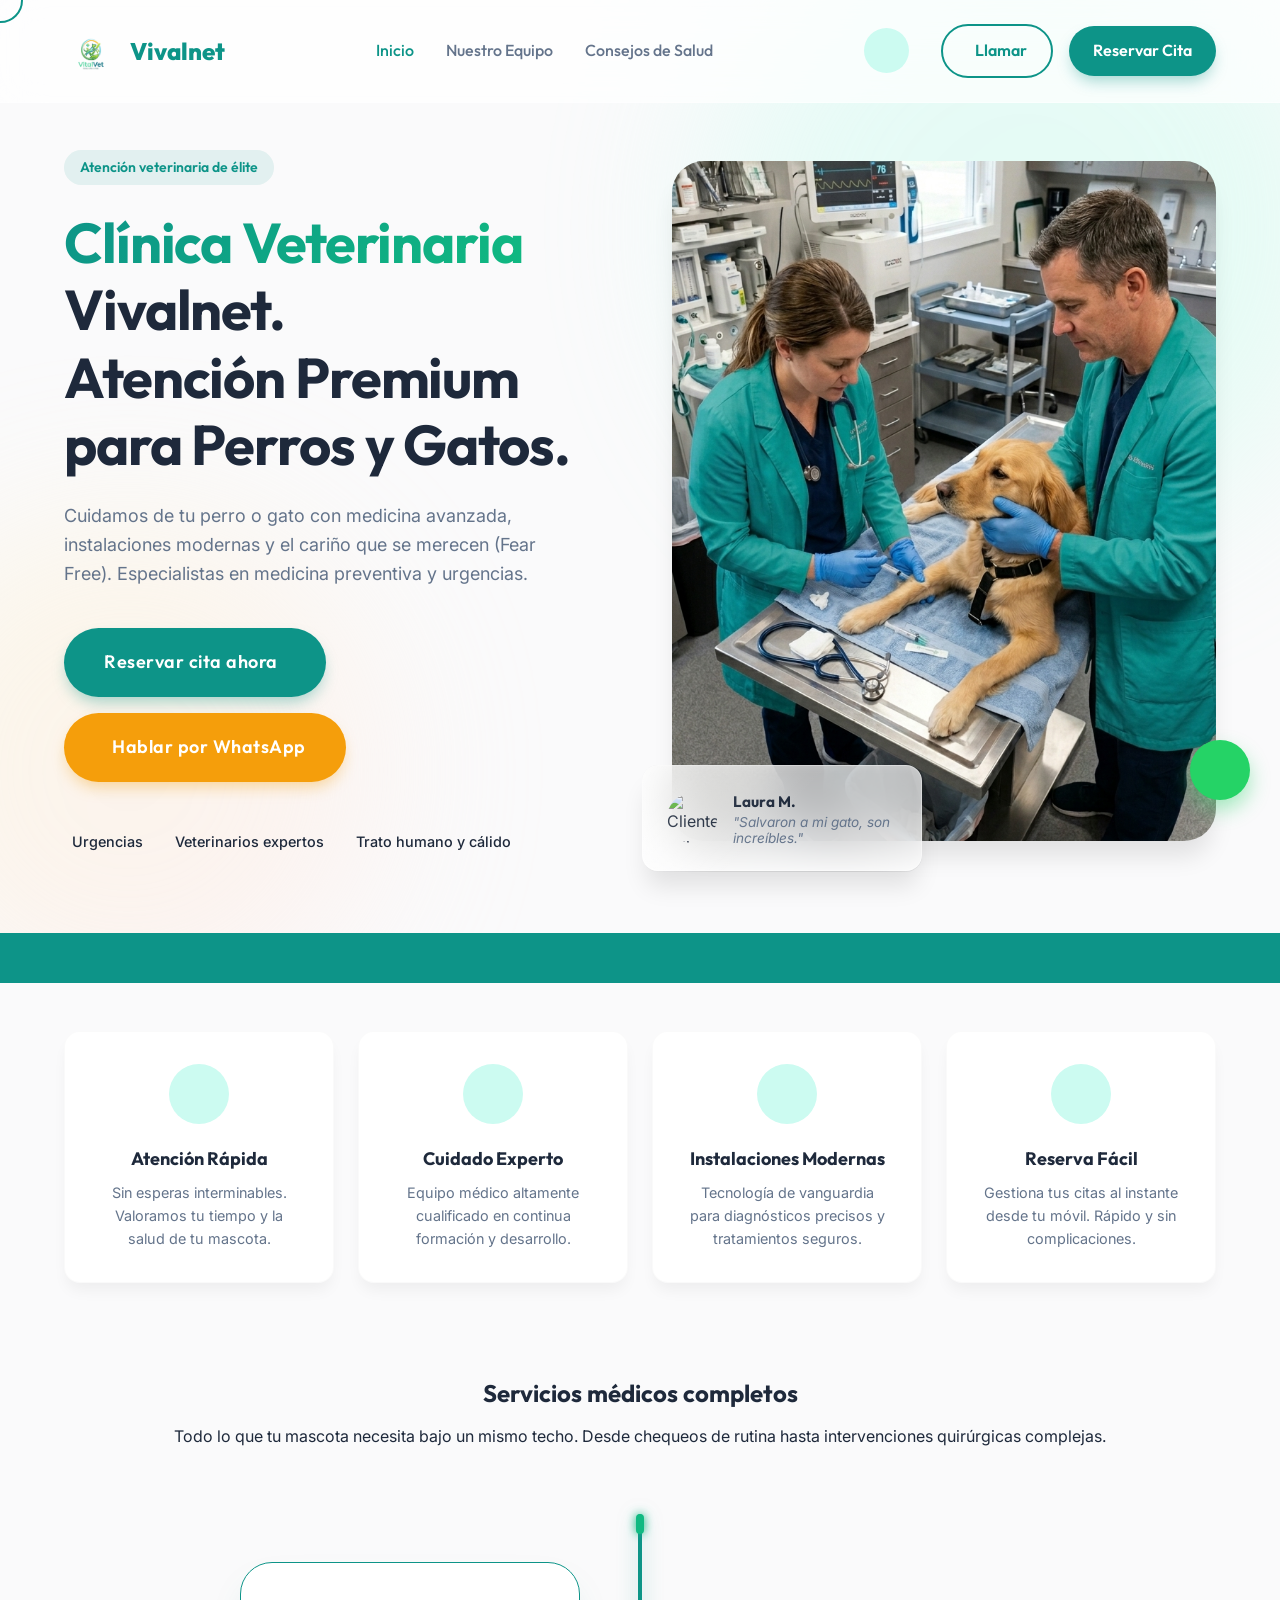
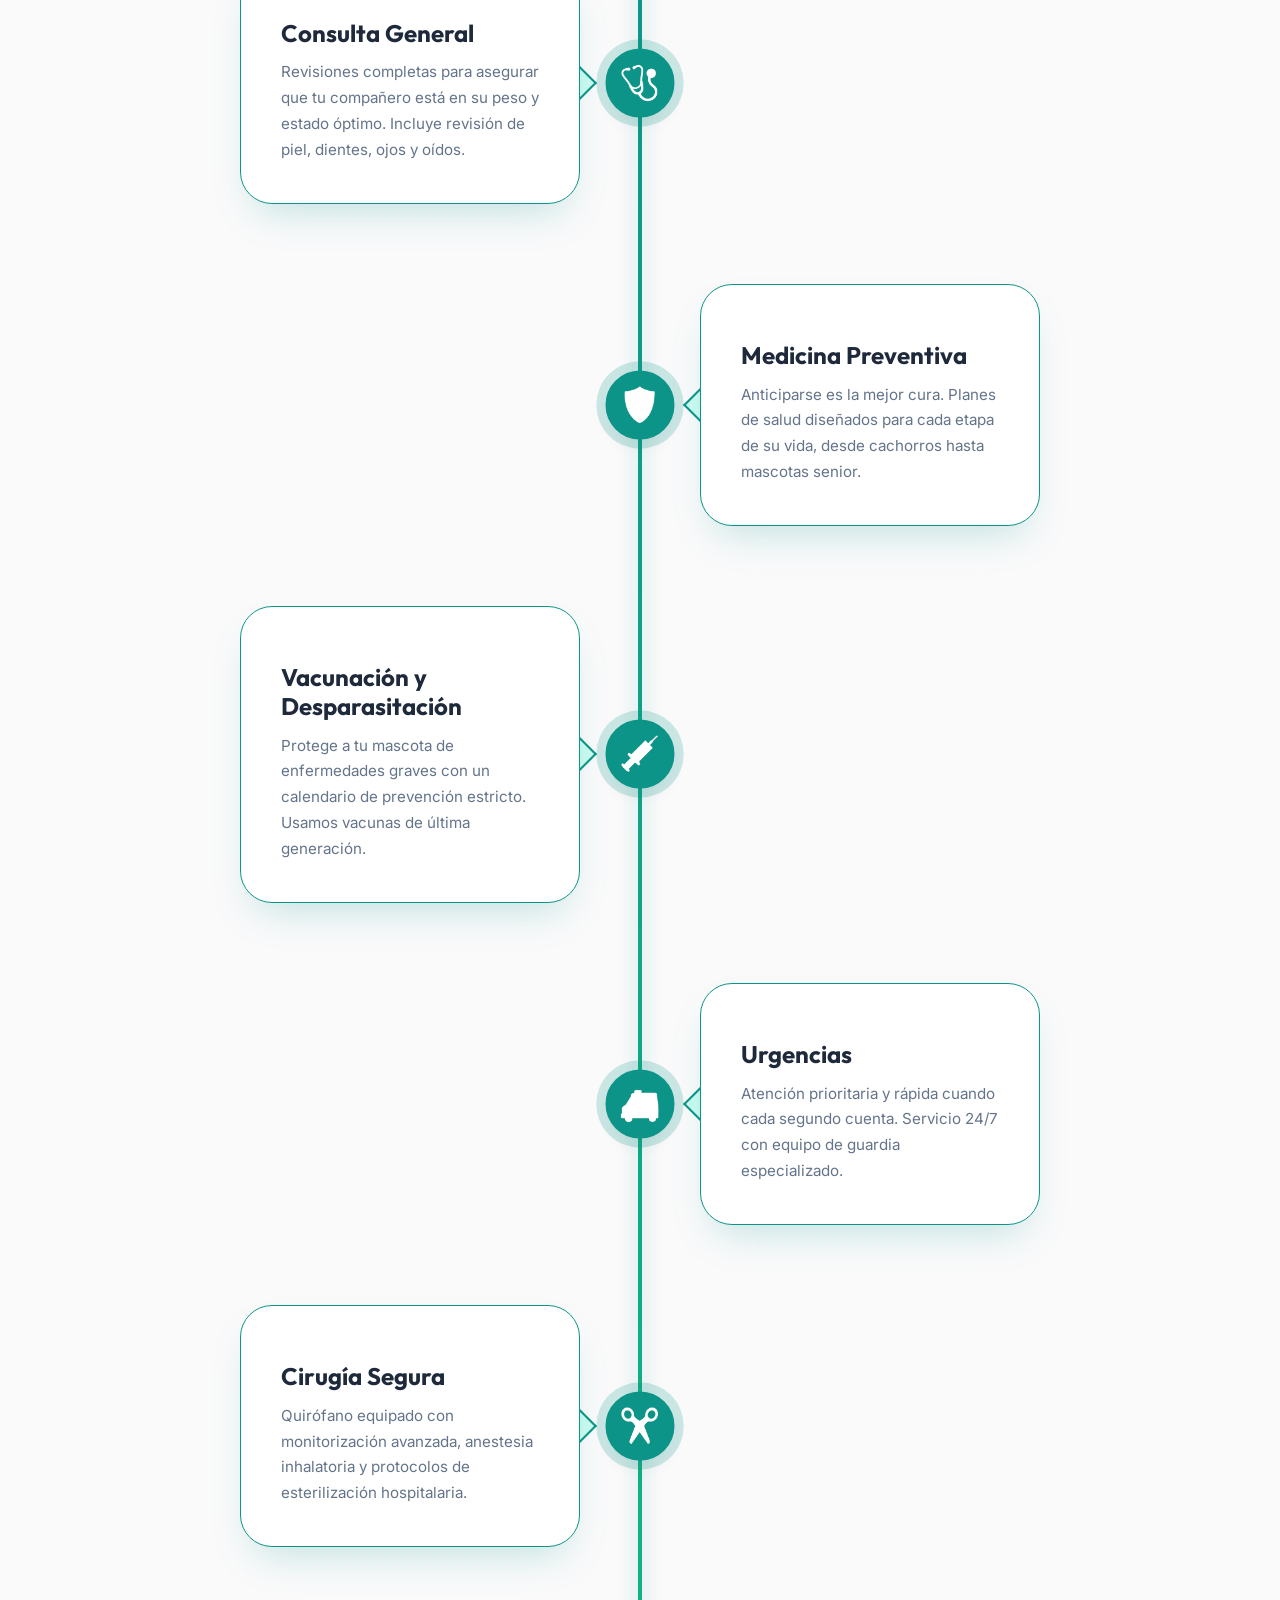
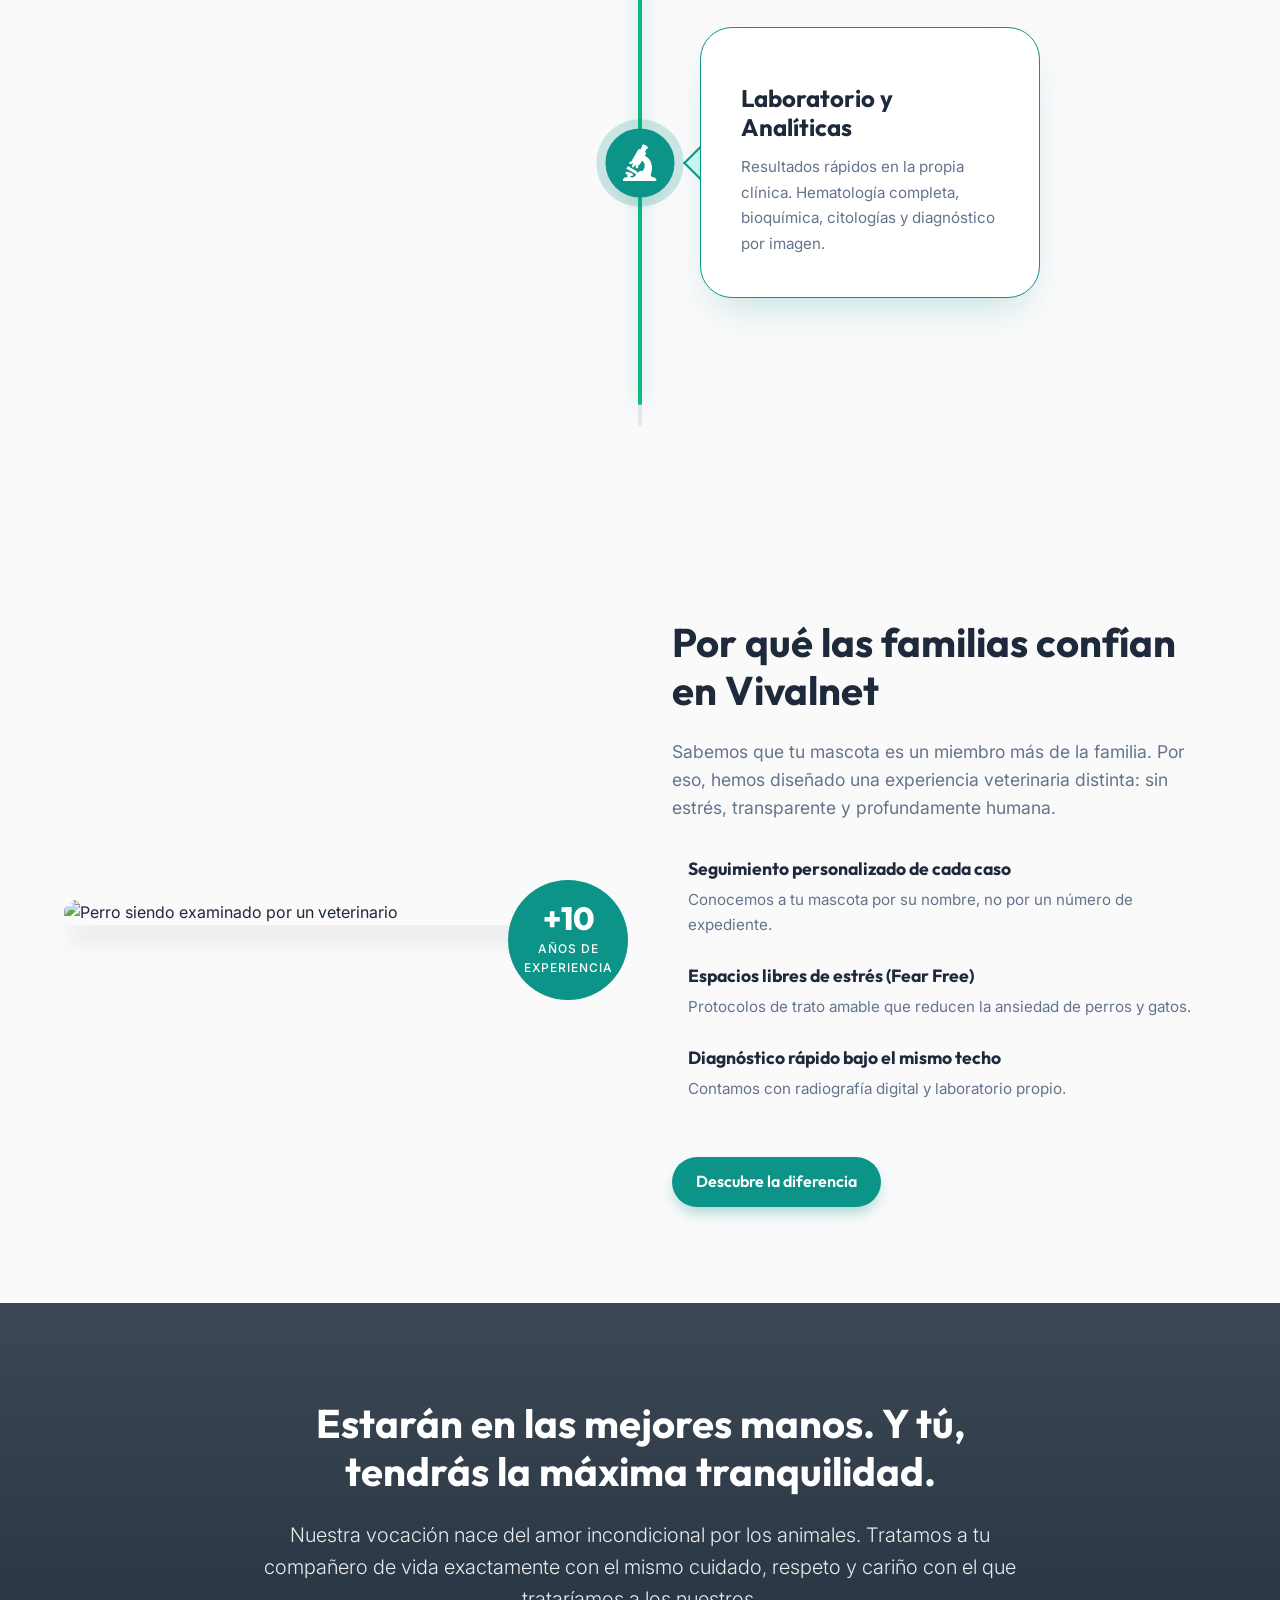
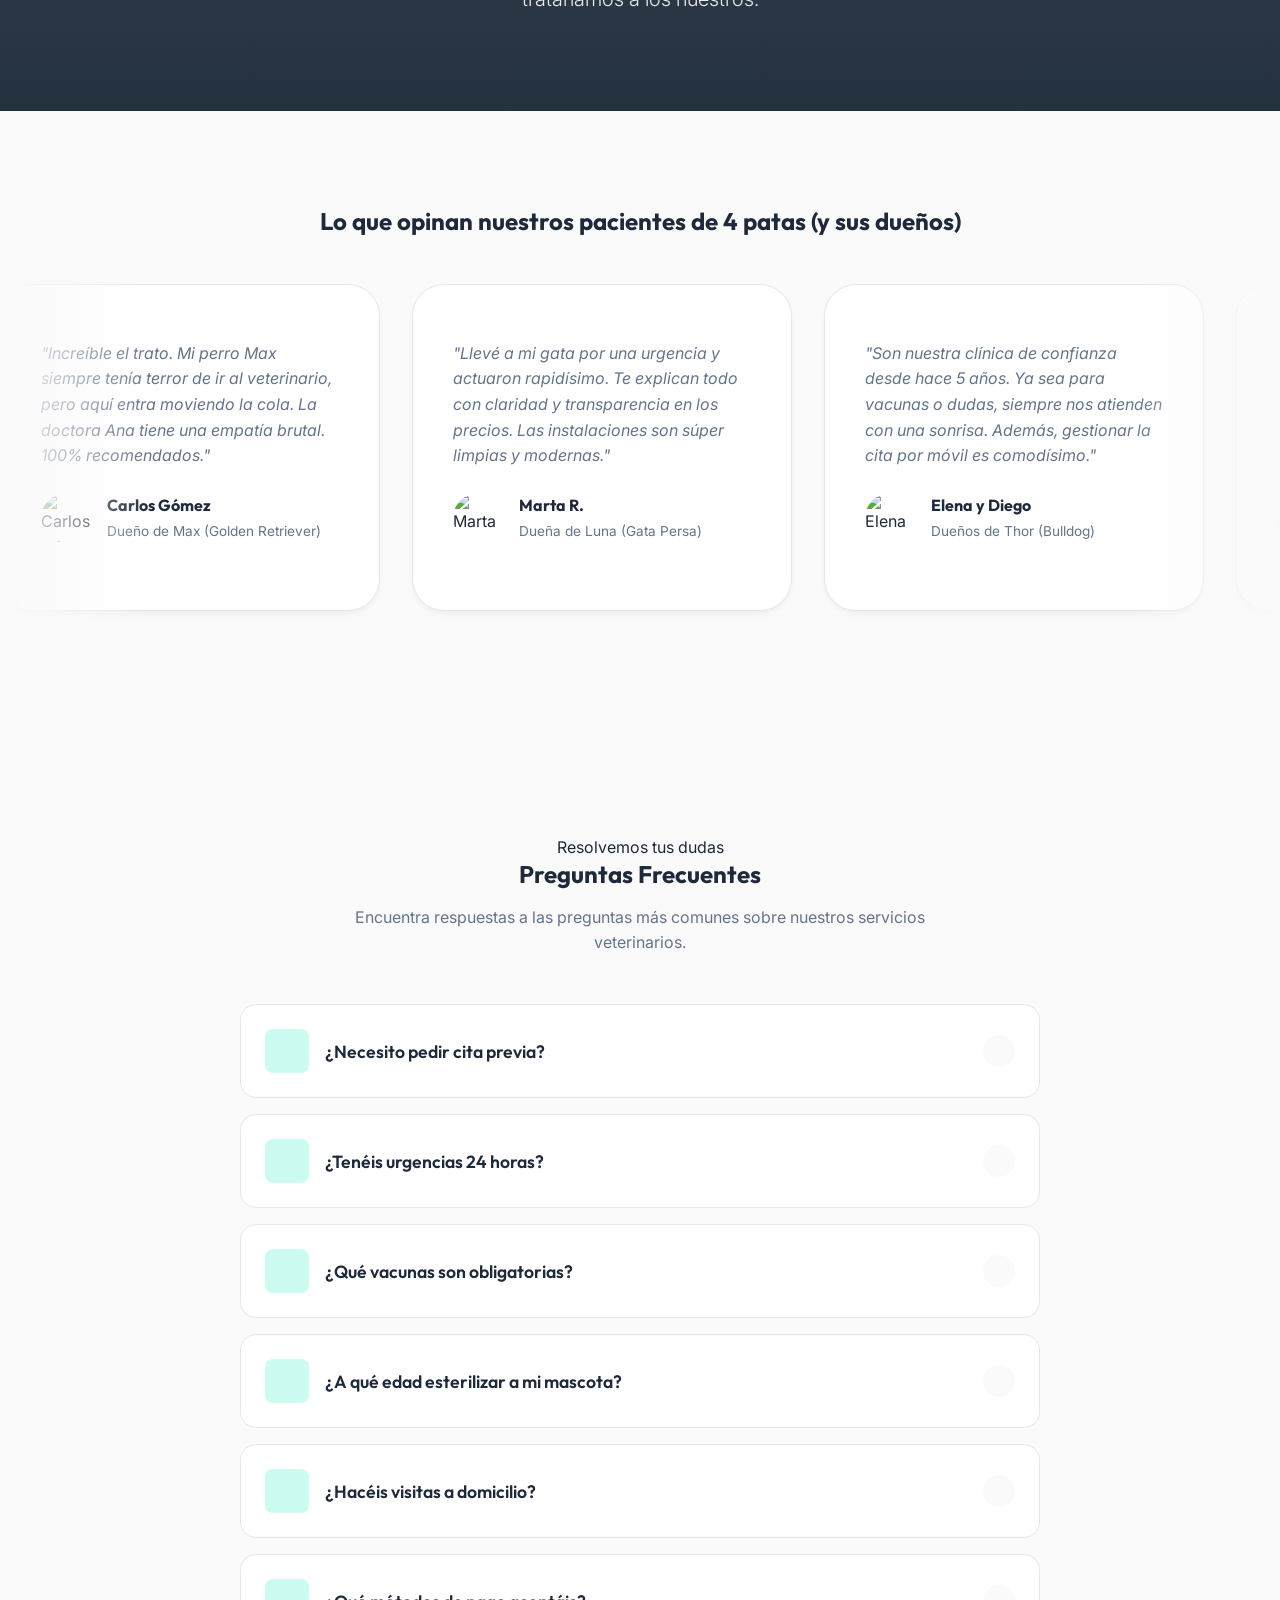
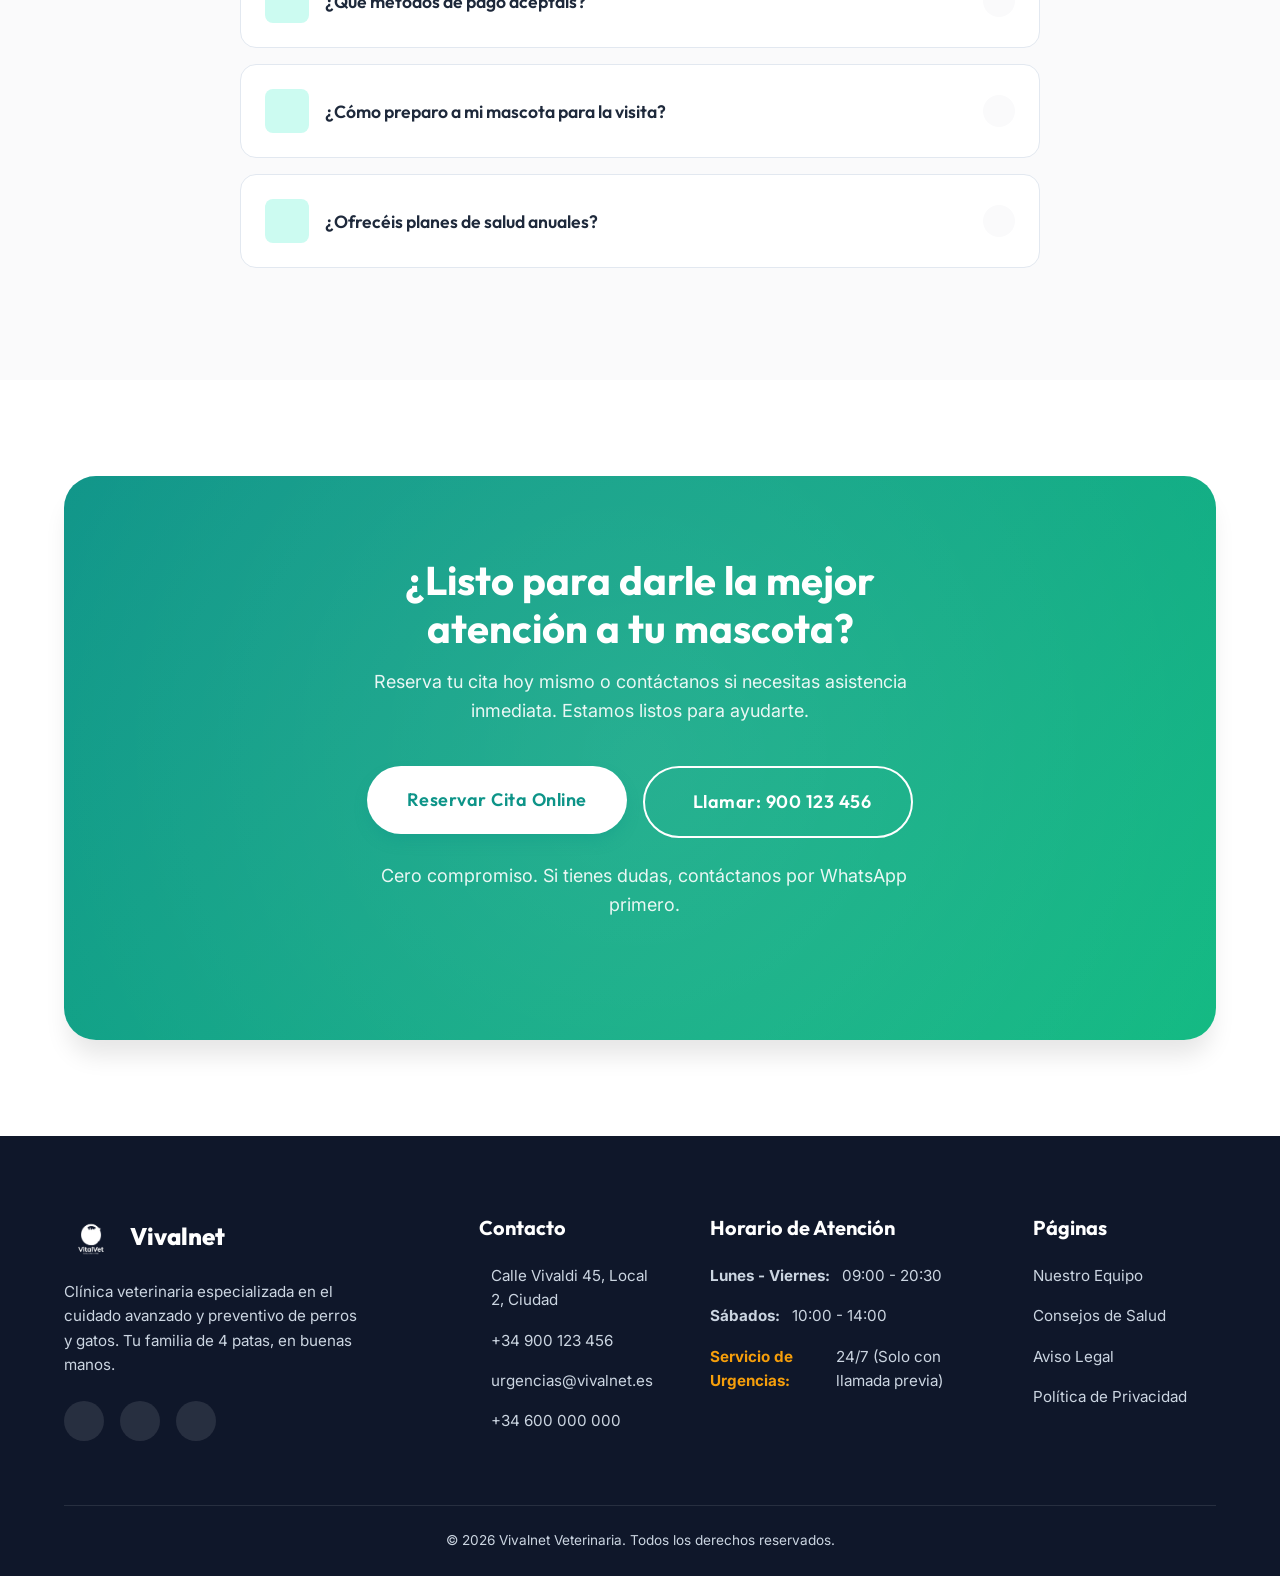
==== commit 6639bba6: "Add files via upload" ====
--- a/index.html
+++ b/index.html
@@ -4,9 +4,45 @@
 <head>
     <meta charset="UTF-8">
     <meta name="viewport" content="width=device-width, initial-scale=1.0">
-    <title>Vivalnet | Clínica Veterinaria Premium para Perros y Gatos</title>
+    <title>Vivalnet | Clínica Veterinaria para Perros y Gatos</title>
     <meta name="description"
-        content="Clínica veterinaria Vivalnet. Atención experta, urgencias y medicina preventiva para tu mascota con el trato cercano que se merece. Reserva tu cita hoy.">
+        content="Clínica veterinaria Vivalnet: atención experta, urgencias y medicina preventiva para tu mascota. Trato cercano y profesional. Reserva tu cita hoy.">
+    <link rel="canonical" href="https://vivalnet.es/" />
+
+    <!-- Open Graph / Social Media -->
+    <meta property="og:title" content="Vivalnet | Clínica Veterinaria para Perros y Gatos">
+    <meta property="og:description"
+        content="Atención experta para tu mascota. Urgencias 24/7 y medicina preventiva con trato Fear Free.">
+    <meta property="og:image" content="https://vivalnet.es/img/og-image.jpg">
+    <meta property="og:url" content="https://vivalnet.es/">
+    <meta property="og:type" content="website">
+    <meta name="twitter:card" content="summary_large_image">
+
+    <!-- Schema.org JSON-LD -->
+    <script type="application/ld+json">
+    {
+      "@context": "https://schema.org",
+      "@type": "VeterinaryCare",
+      "name": "Vivalnet Clínica Veterinaria",
+      "image": "https://vivalnet.es/img/VitalVet_veterinario_202603211912-Photoroom.png",
+      "address": {
+        "@type": "PostalAddress",
+        "streetAddress": "Calle Vivaldi 45, Local 2",
+        "addressLocality": "Ciudad",
+        "postalCode": "XXXXX",
+        "addressCountry": "ES"
+      },
+      "telephone": "+34 900 123 456",
+      "email": "urgencias@vivalnet.es",
+      "openingHours": ["Mo-Fr 09:00-20:30", "Sa 10:00-14:00"],
+      "priceRange": "$$",
+      "aggregateRating": {
+        "@type": "AggregateRating",
+        "ratingValue": "5",
+        "reviewCount": "127"
+      }
+    }
+    </script>
 
     <!-- Google Fonts -->
     <link rel="preconnect" href="https://fonts.googleapis.com">
@@ -30,11 +66,16 @@
 
 
     <!-- Floating WhatsApp Button -->
-    <div class="magnetic-wrap" style="position: fixed; bottom: 30px; right: 30px; z-index: 1000;">
+    <div class="magnetic-wrap" style="position: fixed; bottom: 100px; right: 30px; z-index: 1000;">
         <a href="#" class="btn-whatsapp-floating" aria-label="Contactar por WhatsApp" style="position: static;">
             <i class="ph-fill ph-whatsapp-logo"></i>
         </a>
     </div>
+
+    <!-- Scroll to Top Button -->
+    <button id="scrollToTop" class="btn-scroll-top" aria-label="Volver arriba">
+        <i class="ph-bold ph-caret-up"></i>
+    </button>
 
     <!-- Navbar -->
     <header class="navbar" id="navbar">
@@ -74,9 +115,10 @@
         <div class="container hero-container">
             <div class="hero-content" data-animate="fade-up">
                 <div class="badge">Atención veterinaria de élite</div>
-                <h1>Tranquilidad para ti.<br><span class="text-gradient">Salud de primera</span> para ellos.</h1>
-                <p>Cuidamos de tu perro o gato con medicina avanzada, instalaciones modernas y el cariño que se merecen.
-                    Nunca fue tan fácil y seguro ir al veterinario.</p>
+                <h1><span class="text-gradient">Clínica Veterinaria</span> Vivalnet.<br>Atención Premium para Perros y
+                    Gatos.</h1>
+                <p>Cuidamos de tu perro o gato con medicina avanzada, instalaciones modernas y el cariño que se merecen
+                    (Fear Free). Especialistas en medicina preventiva y urgencias.</p>
                 <div class="hero-buttons">
                     <div class="magnetic-wrap">
                         <a href="#reserva" class="btn btn-primary btn-large">
@@ -165,8 +207,8 @@
         </div>
     </section>
 
-    <!-- Services Section -->
-    <section class="services section-padding" id="servicios">
+    <!-- Services Section - Timeline Interactivo -->
+    <section class="services-timeline section-padding" id="servicios">
         <div class="container">
             <div class="section-header text-center" data-animate="fade-up">
                 <h2>Servicios médicos completos</h2>
@@ -174,42 +216,92 @@
                     quirúrgicas complejas.</p>
             </div>
 
-            <div class="services-grid">
-                <!-- Service 1 -->
-                <div class="service-card" data-animate="fade-up">
-                    <i class="ph ph-heartbeat service-icon"></i>
-                    <h3>Consulta General</h3>
-                    <p>Revisiones completas para asegurar que tu compañero está en su peso y estado óptimo.</p>
-                </div>
-                <!-- Service 2 -->
-                <div class="service-card" data-animate="fade-up">
-                    <i class="ph ph-shield-check service-icon"></i>
-                    <h3>Medicina Preventiva</h3>
-                    <p>Anticiparse es la mejor cura. Planes de salud diseñados para cada etapa de su vida.</p>
-                </div>
-                <!-- Service 3 -->
-                <div class="service-card" data-animate="fade-up">
-                    <i class="ph ph-syringe service-icon"></i>
-                    <h3>Vacunación y Desparasitación</h3>
-                    <p>Protege a tu mascota de enfermedades graves con un calendario de prevención estricto.</p>
-                </div>
-                <!-- Service 4 -->
-                <div class="service-card" data-animate="fade-up">
-                    <i class="ph ph-first-aid service-icon"></i>
-                    <h3>Urgencias</h3>
-                    <p>Atención prioritaria y rápida cuando cada segundo cuenta para la vida de tu mascota.</p>
-                </div>
-                <!-- Service 5 -->
-                <div class="service-card" data-animate="fade-up">
-                    <i class="ph ph-bandaids service-icon"></i>
-                    <h3>Cirugía Segura</h3>
-                    <p>Quirófano equipado con monitorización avanzada para maximizar la seguridad.</p>
-                </div>
-                <!-- Service 6 -->
-                <div class="service-card" data-animate="fade-up">
-                    <i class="ph ph-microscope service-icon"></i>
-                    <h3>Laboratorio y Analíticas</h3>
-                    <p>Resultados rápidos en la propia clínica para diagnósticos precisos sin esperas.</p>
+            <!-- Timeline Container -->
+            <div class="timeline-container" data-animate="fade-up">
+                <!-- Línea de progreso -->
+                <div class="timeline-line">
+                    <div class="timeline-progress"></div>
+                </div>
+
+                <!-- Timeline Items -->
+                <div class="timeline-items">
+                    <!-- Service 1 - Izquierda -->
+                    <div class="timeline-item" data-index="0">
+                        <div class="timeline-marker">
+                            <span class="marker-icon">🩺</span>
+                        </div>
+                        <div class="timeline-content">
+                            <i class="ph ph-heartbeat service-icon"></i>
+                            <h3>Consulta General</h3>
+                            <p>Revisiones completas para asegurar que tu compañero está en su peso y estado óptimo.
+                                Incluye revisión de piel, dientes, ojos y oídos.</p>
+                        </div>
+                    </div>
+
+                    <!-- Service 2 - Derecha -->
+                    <div class="timeline-item" data-index="1">
+                        <div class="timeline-marker">
+                            <span class="marker-icon">🛡️</span>
+                        </div>
+                        <div class="timeline-content">
+                            <i class="ph ph-shield-check service-icon"></i>
+                            <h3>Medicina Preventiva</h3>
+                            <p>Anticiparse es la mejor cura. Planes de salud diseñados para cada etapa de su vida,
+                                desde cachorros hasta mascotas senior.</p>
+                        </div>
+                    </div>
+
+                    <!-- Service 3 - Izquierda -->
+                    <div class="timeline-item" data-index="2">
+                        <div class="timeline-marker">
+                            <span class="marker-icon">💉</span>
+                        </div>
+                        <div class="timeline-content">
+                            <i class="ph ph-syringe service-icon"></i>
+                            <h3>Vacunación y Desparasitación</h3>
+                            <p>Protege a tu mascota de enfermedades graves con un calendario de prevención
+                                estricto. Usamos vacunas de última generación.</p>
+                        </div>
+                    </div>
+
+                    <!-- Service 4 - Derecha -->
+                    <div class="timeline-item" data-index="3">
+                        <div class="timeline-marker">
+                            <span class="marker-icon">🚑</span>
+                        </div>
+                        <div class="timeline-content">
+                            <i class="ph ph-first-aid service-icon"></i>
+                            <h3>Urgencias</h3>
+                            <p>Atención prioritaria y rápida cuando cada segundo cuenta. Servicio 24/7 con equipo
+                                de guardia especializado.</p>
+                        </div>
+                    </div>
+
+                    <!-- Service 5 - Izquierda -->
+                    <div class="timeline-item" data-index="4">
+                        <div class="timeline-marker">
+                            <span class="marker-icon">✂️</span>
+                        </div>
+                        <div class="timeline-content">
+                            <i class="ph ph-bandaids service-icon"></i>
+                            <h3>Cirugía Segura</h3>
+                            <p>Quirófano equipado con monitorización avanzada, anestesia inhalatoria y protocolos
+                                de esterilización hospitalaria.</p>
+                        </div>
+                    </div>
+
+                    <!-- Service 6 - Derecha -->
+                    <div class="timeline-item" data-index="5">
+                        <div class="timeline-marker">
+                            <span class="marker-icon">🔬</span>
+                        </div>
+                        <div class="timeline-content">
+                            <i class="ph ph-microscope service-icon"></i>
+                            <h3>Laboratorio y Analíticas</h3>
+                            <p>Resultados rápidos en la propia clínica. Hematología completa, bioquímica,
+                                citologías y diagnóstico por imagen.</p>
+                        </div>
+                    </div>
                 </div>
             </div>
         </div>
@@ -271,16 +363,19 @@
         </div>
     </section>
 
-    <!-- Testimonials Section -->
+    <!-- Testimonials Section - Carrusel Infinito -->
     <section class="testimonials section-padding" id="testimonios">
         <div class="container">
             <div class="section-header text-center" data-animate="fade-up">
                 <h2>Lo que opinan nuestros pacientes de 4 patas (y sus dueños)</h2>
             </div>
-
-            <div class="testimonials-grid">
-                <!-- Testimonial 1 -->
-                <div class="testimonial-card" data-animate="fade-up">
+        </div>
+
+        <!-- Carrusel infinito de testimonios -->
+        <div class="testimonials-carousel-wrapper" data-animate="fade-up">
+            <div class="testimonials-carousel">
+                <!-- Set 1: Testimonios originales -->
+                <div class="testimonial-card">
                     <div class="stars">
                         <i class="ph-fill ph-star"></i><i class="ph-fill ph-star"></i><i class="ph-fill ph-star"></i><i
                             class="ph-fill ph-star"></i><i class="ph-fill ph-star"></i>
@@ -297,8 +392,7 @@
                     </div>
                 </div>
 
-                <!-- Testimonial 2 -->
-                <div class="testimonial-card" data-animate="fade-up" data-delay="100">
+                <div class="testimonial-card">
                     <div class="stars">
                         <i class="ph-fill ph-star"></i><i class="ph-fill ph-star"></i><i class="ph-fill ph-star"></i><i
                             class="ph-fill ph-star"></i><i class="ph-fill ph-star"></i>
@@ -315,8 +409,7 @@
                     </div>
                 </div>
 
-                <!-- Testimonial 3 -->
-                <div class="testimonial-card" data-animate="fade-up" data-delay="200">
+                <div class="testimonial-card">
                     <div class="stars">
                         <i class="ph-fill ph-star"></i><i class="ph-fill ph-star"></i><i class="ph-fill ph-star"></i><i
                             class="ph-fill ph-star"></i><i class="ph-fill ph-star"></i>
@@ -332,11 +425,386 @@
                         </div>
                     </div>
                 </div>
+
+                <!-- Testimonial 4 - NUEVO -->
+                <div class="testimonial-card">
+                    <div class="stars">
+                        <i class="ph-fill ph-star"></i><i class="ph-fill ph-star"></i><i class="ph-fill ph-star"></i><i
+                            class="ph-fill ph-star"></i><i class="ph-fill ph-star"></i>
+                    </div>
+                    <p class="review">"Mi conejo necesitaba una operación urgente y el equipo de Vivalnet fue
+                        excepcional. La recuperación fue rápida y siempre estuvieron disponibles para mis consultas."
+                    </p>
+                    <div class="reviewer">
+                        <img src="https://images.unsplash.com/photo-1544005313-94ddf0286df2?auto=format&fit=crop&q=80&w=150"
+                            alt="Roberto Sánchez">
+                        <div>
+                            <strong>Roberto Sánchez</strong>
+                            <span>Dueño de Nube (Conejo Enano)</span>
+                        </div>
+                    </div>
+                </div>
+
+                <!-- Testimonial 5 - NUEVO -->
+                <div class="testimonial-card">
+                    <div class="stars">
+                        <i class="ph-fill ph-star"></i><i class="ph-fill ph-star"></i><i class="ph-fill ph-star"></i><i
+                            class="ph-fill ph-star"></i><i class="ph-fill ph-star"></i>
+                    </div>
+                    <p class="review">"El plan de salud para mi perra senior ha sido un acierto. Los controles
+                        periódicos y el trato delicado han mejorado mucho su calidad de vida. Gracias por todo."</p>
+                    <div class="reviewer">
+                        <img src="https://images.unsplash.com/photo-1554151228-14d6e2c0d8c0?auto=format&fit=crop&q=80&w=150"
+                            alt="Ana María López">
+                        <div>
+                            <strong>Ana María López</strong>
+                            <span>Dueña de Betty (Caniche)</span>
+                        </div>
+                    </div>
+                </div>
+
+                <!-- Testimonial 6 - NUEVO -->
+                <div class="testimonial-card">
+                    <div class="stars">
+                        <i class="ph-fill ph-star"></i><i class="ph-fill ph-star"></i><i class="ph-fill ph-star"></i><i
+                            class="ph-fill ph-star"></i><i class="ph-fill ph-star"></i>
+                    </div>
+                    <p class="review">"Profesionales de verdad. Mi gato es muy nervioso y aquí le han ganado la
+                        confianza. El ambiente Fear Free se nota, no hay estrés ni llantos. ¡Mil gracias!"</p>
+                    <div class="reviewer">
+                        <img src="https://images.unsplash.com/photo-1500648767791-00dcc994a43e?auto=format&fit=crop&q=80&w=150"
+                            alt="David Fernández">
+                        <div>
+                            <strong>David Fernández</strong>
+                            <span>Dueño de Simba (Gato Maine Coon)</span>
+                        </div>
+                    </div>
+                </div>
+
+                <!-- Testimonial 7 - NUEVO -->
+                <div class="testimonial-card">
+                    <div class="stars">
+                        <i class="ph-fill ph-star"></i><i class="ph-fill ph-star"></i><i class="ph-fill ph-star"></i><i
+                            class="ph-fill ph-star"></i><i class="ph-fill ph-star"></i>
+                    </div>
+                    <p class="review">"Excelente atención veterinaria. El seguimiento post-operatorio de mi hurón fue
+                        impecable. El equipo realmente se preocupa por cada animal como si fuera suyo."</p>
+                    <div class="reviewer">
+                        <img src="https://images.unsplash.com/photo-1494790108377-be9c29b29330?auto=format&fit=crop&q=80&w=150"
+                            alt="Lucía Martín">
+                        <div>
+                            <strong>Lucía Martín</strong>
+                            <span>Dueña de Rocky (Hurón)</span>
+                        </div>
+                    </div>
+                </div>
+
+                <!-- Testimonial 8 - NUEVO -->
+                <div class="testimonial-card">
+                    <div class="stars">
+                        <i class="ph-fill ph-star"></i><i class="ph-fill ph-star"></i><i class="ph-fill ph-star"></i><i
+                            class="ph-fill ph-star"></i><i class="ph-fill ph-star"></i>
+                    </div>
+                    <p class="review">"Llevo a mis dos perros aquí desde cachorros. El servicio de peluquería canina
+                        combinado con la revisión veterinaria es genial. ¡Siempre salen felices y guapos!"</p>
+                    <div class="reviewer">
+                        <img src="https://images.unsplash.com/photo-1534528741775-53994a69daeb?auto=format&fit=crop&q=80&w=150"
+                            alt="Carmen Ruiz">
+                        <div>
+                            <strong>Carmen Ruiz</strong>
+                            <span>Dueña de Toby y Coco (Bichón y Shih Tzu)</span>
+                        </div>
+                    </div>
+                </div>
+
+                <!-- Set 2: Duplicados para bucle infinito -->
+                <div class="testimonial-card">
+                    <div class="stars">
+                        <i class="ph-fill ph-star"></i><i class="ph-fill ph-star"></i><i class="ph-fill ph-star"></i><i
+                            class="ph-fill ph-star"></i><i class="ph-fill ph-star"></i>
+                    </div>
+                    <p class="review">"Increíble el trato. Mi perro Max siempre tenía terror de ir al veterinario, pero
+                        aquí entra moviendo la cola. La doctora Ana tiene una empatía brutal. 100% recomendados."</p>
+                    <div class="reviewer">
+                        <img src="https://images.unsplash.com/photo-1507003211169-0a1dd7228f2d?auto=format&fit=crop&q=80&w=150"
+                            alt="Carlos Gómez">
+                        <div>
+                            <strong>Carlos Gómez</strong>
+                            <span>Dueño de Max (Golden Retriever)</span>
+                        </div>
+                    </div>
+                </div>
+
+                <div class="testimonial-card">
+                    <div class="stars">
+                        <i class="ph-fill ph-star"></i><i class="ph-fill ph-star"></i><i class="ph-fill ph-star"></i><i
+                            class="ph-fill ph-star"></i><i class="ph-fill ph-star"></i>
+                    </div>
+                    <p class="review">"Llevé a mi gata por una urgencia y actuaron rapidísimo. Te explican todo con
+                        claridad y transparencia en los precios. Las instalaciones son súper limpias y modernas."</p>
+                    <div class="reviewer">
+                        <img src="https://images.unsplash.com/photo-1438761681033-6461ffad8d80?auto=format&fit=crop&q=80&w=150"
+                            alt="Marta R.">
+                        <div>
+                            <strong>Marta R.</strong>
+                            <span>Dueña de Luna (Gata Persa)</span>
+                        </div>
+                    </div>
+                </div>
+
+                <div class="testimonial-card">
+                    <div class="stars">
+                        <i class="ph-fill ph-star"></i><i class="ph-fill ph-star"></i><i class="ph-fill ph-star"></i><i
+                            class="ph-fill ph-star"></i><i class="ph-fill ph-star"></i>
+                    </div>
+                    <p class="review">"Son nuestra clínica de confianza desde hace 5 años. Ya sea para vacunas o dudas,
+                        siempre nos atienden con una sonrisa. Además, gestionar la cita por móvil es comodísimo."</p>
+                    <div class="reviewer">
+                        <img src="https://images.unsplash.com/photo-1580489944761-15a19d654956?auto=format&fit=crop&q=80&w=150"
+                            alt="Elena y Diego">
+                        <div>
+                            <strong>Elena y Diego</strong>
+                            <span>Dueños de Thor (Bulldog)</span>
+                        </div>
+                    </div>
+                </div>
+
+                <div class="testimonial-card">
+                    <div class="stars">
+                        <i class="ph-fill ph-star"></i><i class="ph-fill ph-star"></i><i class="ph-fill ph-star"></i><i
+                            class="ph-fill ph-star"></i><i class="ph-fill ph-star"></i>
+                    </div>
+                    <p class="review">"Mi conejo necesitaba una operación urgente y el equipo de Vivalnet fue
+                        excepcional. La recuperación fue rápida y siempre estuvieron disponibles para mis consultas."
+                    </p>
+                    <div class="reviewer">
+                        <img src="https://images.unsplash.com/photo-1544005313-94ddf0286df2?auto=format&fit=crop&q=80&w=150"
+                            alt="Roberto Sánchez">
+                        <div>
+                            <strong>Roberto Sánchez</strong>
+                            <span>Dueño de Nube (Conejo Enano)</span>
+                        </div>
+                    </div>
+                </div>
+
+                <div class="testimonial-card">
+                    <div class="stars">
+                        <i class="ph-fill ph-star"></i><i class="ph-fill ph-star"></i><i class="ph-fill ph-star"></i><i
+                            class="ph-fill ph-star"></i><i class="ph-fill ph-star"></i>
+                    </div>
+                    <p class="review">"El plan de salud para mi perra senior ha sido un acierto. Los controles
+                        periódicos y el trato delicado han mejorado mucho su calidad de vida. Gracias por todo."</p>
+                    <div class="reviewer">
+                        <img src="https://images.unsplash.com/photo-1554151228-14d6e2c0d8c0?auto=format&fit=crop&q=80&w=150"
+                            alt="Ana María López">
+                        <div>
+                            <strong>Ana María López</strong>
+                            <span>Dueña de Betty (Caniche)</span>
+                        </div>
+                    </div>
+                </div>
+
+                <div class="testimonial-card">
+                    <div class="stars">
+                        <i class="ph-fill ph-star"></i><i class="ph-fill ph-star"></i><i class="ph-fill ph-star"></i><i
+                            class="ph-fill ph-star"></i><i class="ph-fill ph-star"></i>
+                    </div>
+                    <p class="review">"Profesionales de verdad. Mi gato es muy nervioso y aquí le han ganado la
+                        confianza. El ambiente Fear Free se nota, no hay estrés ni llantos. ¡Mil gracias!"</p>
+                    <div class="reviewer">
+                        <img src="https://images.unsplash.com/photo-1500648767791-00dcc994a43e?auto=format&fit=crop&q=80&w=150"
+                            alt="David Fernández">
+                        <div>
+                            <strong>David Fernández</strong>
+                            <span>Dueño de Simba (Gato Maine Coon)</span>
+                        </div>
+                    </div>
+                </div>
+
+                <div class="testimonial-card">
+                    <div class="stars">
+                        <i class="ph-fill ph-star"></i><i class="ph-fill ph-star"></i><i class="ph-fill ph-star"></i><i
+                            class="ph-fill ph-star"></i><i class="ph-fill ph-star"></i>
+                    </div>
+                    <p class="review">"Excelente atención veterinaria. El seguimiento post-operatorio de mi hurón fue
+                        impecable. El equipo realmente se preocupa por cada animal como si fuera suyo."</p>
+                    <div class="reviewer">
+                        <img src="https://images.unsplash.com/photo-1494790108377-be9c29b29330?auto=format&fit=crop&q=80&w=150"
+                            alt="Lucía Martín">
+                        <div>
+                            <strong>Lucía Martín</strong>
+                            <span>Dueña de Rocky (Hurón)</span>
+                        </div>
+                    </div>
+                </div>
+
+                <div class="testimonial-card">
+                    <div class="stars">
+                        <i class="ph-fill ph-star"></i><i class="ph-fill ph-star"></i><i class="ph-fill ph-star"></i><i
+                            class="ph-fill ph-star"></i><i class="ph-fill ph-star"></i>
+                    </div>
+                    <p class="review">"Llevo a mis dos perros aquí desde cachorros. El servicio de peluquería canina
+                        combinado con la revisión veterinaria es genial. ¡Siempre salen felices y guapos!"</p>
+                    <div class="reviewer">
+                        <img src="https://images.unsplash.com/photo-1534528741775-53994a69daeb?auto=format&fit=crop&q=80&w=150"
+                            alt="Carmen Ruiz">
+                        <div>
+                            <strong>Carmen Ruiz</strong>
+                            <span>Dueña de Toby y Coco (Bichón y Shih Tzu)</span>
+                        </div>
+                    </div>
+                </div>
             </div>
         </div>
     </section>
 
+    <!-- FAQ Section - Acordeón Interactivo -->
+    <section class="faq-accordion section-padding" id="faq">
+        <div class="container">
+            <div class="section-header text-center" data-animate="fade-up">
+                <div class="badge"><i class="ph-fill ph-question"></i> Resolvemos tus dudas</div>
+                <h2>Preguntas Frecuentes</h2>
+                <p style="color: var(--color-text-muted); max-width: 600px; margin: 0 auto;">Encuentra respuestas a las
+                    preguntas más comunes sobre nuestros servicios veterinarios.</p>
+            </div>
+
+            <div class="accordion-container" data-animate="fade-up" data-delay="100">
+                <!-- Pregunta 1 -->
+                <div class="accordion-item">
+                    <button class="accordion-header" aria-expanded="false">
+                        <span class="accordion-icon"><i class="ph ph-calendar-check"></i></span>
+                        <span class="accordion-title">¿Necesito pedir cita previa?</span>
+                        <span class="accordion-toggle"><i class="ph ph-caret-down"></i></span>
+                    </button>
+                    <div class="accordion-content">
+                        <div class="accordion-body">
+                            <p>Sí, recomendamos pedir cita previa para garantizar una atención sin esperas y dedicarle a
+                                tu mascota todo el tiempo que merece. Puedes hacerlo online a través de nuestra web, por
+                                teléfono o WhatsApp. Para urgencias, atendemos directamente sin necesidad de cita
+                                previa.</p>
+                        </div>
+                    </div>
+                </div>
+
+                <!-- Pregunta 2 -->
+                <div class="accordion-item">
+                    <button class="accordion-header" aria-expanded="false">
+                        <span class="accordion-icon"><i class="ph ph-clock"></i></span>
+                        <span class="accordion-title">¿Tenéis urgencias 24 horas?</span>
+                        <span class="accordion-toggle"><i class="ph ph-caret-down"></i></span>
+                    </button>
+                    <div class="accordion-content">
+                        <div class="accordion-body">
+                            <p>Sí, disponemos de un servicio de urgencias 24 horas, 7 días a la semana. Fuera del
+                                horario comercial, atendemos mediante llamada previa para que el equipo esté preparado a
+                                vuestra llegada. El teléfono de urgencias es el 900 123 456.</p>
+                        </div>
+                    </div>
+                </div>
+
+                <!-- Pregunta 3 -->
+                <div class="accordion-item">
+                    <button class="accordion-header" aria-expanded="false">
+                        <span class="accordion-icon"><i class="ph ph-syringe"></i></span>
+                        <span class="accordion-title">¿Qué vacunas son obligatorias?</span>
+                        <span class="accordion-toggle"><i class="ph ph-caret-down"></i></span>
+                    </button>
+                    <div class="accordion-content">
+                        <div class="accordion-body">
+                            <p>La vacuna de la rabia es obligatoria por ley. Sin embargo, recomendamos la polivalente y
+                                otras específicas según el estilo de vida de tu mascota para una protección completa.
+                                Nuestros veterinarios te asesorarán sobre el calendario de vacunación más adecuado.</p>
+                        </div>
+                    </div>
+                </div>
+
+                <!-- Pregunta 4 -->
+                <div class="accordion-item">
+                    <button class="accordion-header" aria-expanded="false">
+                        <span class="accordion-icon"><i class="ph ph-scissors"></i></span>
+                        <span class="accordion-title">¿A qué edad esterilizar a mi mascota?</span>
+                        <span class="accordion-toggle"><i class="ph ph-caret-down"></i></span>
+                    </button>
+                    <div class="accordion-content">
+                        <div class="accordion-body">
+                            <p>Generalmente entre los 6 y 12 meses, aunque depende de la raza y el peso. Nuestros
+                                veterinarios evaluarán a tu mascota individualmente para determinar el momento óptimo.
+                                La esterilización temprana tiene múltiples beneficios de salud.</p>
+                        </div>
+                    </div>
+                </div>
+
+                <!-- Pregunta 5 -->
+                <div class="accordion-item">
+                    <button class="accordion-header" aria-expanded="false">
+                        <span class="accordion-icon"><i class="ph ph-house-line"></i></span>
+                        <span class="accordion-title">¿Hacéis visitas a domicilio?</span>
+                        <span class="accordion-toggle"><i class="ph ph-caret-down"></i></span>
+                    </button>
+                    <div class="accordion-content">
+                        <div class="accordion-body">
+                            <p>Sí, realizamos visitas para vacunaciones y consultas generales cuando el desplazamiento
+                                supone un estrés elevado para la mascota, especialmente útil para gatos o animales
+                                asustadizos. Consulta disponibilidad y tarifas específicas.</p>
+                        </div>
+                    </div>
+                </div>
+
+                <!-- Pregunta 6 -->
+                <div class="accordion-item">
+                    <button class="accordion-header" aria-expanded="false">
+                        <span class="accordion-icon"><i class="ph ph-credit-card"></i></span>
+                        <span class="accordion-title">¿Qué métodos de pago aceptáis?</span>
+                        <span class="accordion-toggle"><i class="ph ph-caret-down"></i></span>
+                    </button>
+                    <div class="accordion-content">
+                        <div class="accordion-body">
+                            <p>Aceptamos efectivo, tarjetas de crédito/débito y Bizum. Para tratamientos o cirugías de
+                                mayor coste, también ofrecemos opciones de financiación personalizada. Pregunta en
+                                recepción por nuestras opciones de pago fraccionado.</p>
+                        </div>
+                    </div>
+                </div>
+
+                <!-- Pregunta 7 -->
+                <div class="accordion-item">
+                    <button class="accordion-header" aria-expanded="false">
+                        <span class="accordion-icon"><i class="ph ph-paw-print"></i></span>
+                        <span class="accordion-title">¿Cómo preparo a mi mascota para la visita?</span>
+                        <span class="accordion-toggle"><i class="ph ph-caret-down"></i></span>
+                    </button>
+                    <div class="accordion-content">
+                        <div class="accordion-body">
+                            <p>Recomendamos traerlos con algo de hambre para poder usar premios, usar transportines
+                                cómodos para los gatos y mantener la calma. Somos clínica Fear Free: el manejo amable es
+                                nuestra prioridad. Evita alimentar a tu mascota 2-3 horas antes de la consulta si
+                                requiere análisis de sangre.</p>
+                        </div>
+                    </div>
+                </div>
+
+                <!-- Pregunta 8 -->
+                <div class="accordion-item">
+                    <button class="accordion-header" aria-expanded="false">
+                        <span class="accordion-icon"><i class="ph ph-heartbeat"></i></span>
+                        <span class="accordion-title">¿Ofrecéis planes de salud anuales?</span>
+                        <span class="accordion-toggle"><i class="ph ph-caret-down"></i></span>
+                    </button>
+                    <div class="accordion-content">
+                        <div class="accordion-body">
+                            <p>Sí, contamos con planes preventivos anuales que incluyen vacunas, desparasitaciones y
+                                descuentos en consultas y servicios, adaptados a cachorros, adultos y mascotas senior.
+                                Ahorra hasta un 30% en los cuidados básicos de tu mascota.</p>
+                        </div>
+                    </div>
+                </div>
+            </div>
+        </div>
+    </section>
+
+
     <!-- Final CTA Section -->
+
     <section class="final-cta section-padding" id="reserva">
         <div class="container final-cta-container" data-animate="fade-up">
             <div class="cta-content">
@@ -408,8 +876,8 @@
                 <ul>
                     <li><a href="nuestro-equipo.html">Nuestro Equipo</a></li>
                     <li><a href="consejos-salud.html">Consejos de Salud</a></li>
-                    <li><a href="#">Aviso Legal</a></li>
-                    <li><a href="#">Política de Privacidad</a></li>
+                    <li><a href="aviso-legal.html">Aviso Legal</a></li>
+                    <li><a href="politica-privacidad.html">Política de Privacidad</a></li>
                 </ul>
             </div>
         </div>
@@ -421,4 +889,5 @@
     <script src="script.js"></script>
 </body>
 
+
 </html>
--- a/style.css
+++ b/style.css
@@ -109,6 +109,8 @@
     /* Texto secundario en oscuro */
     --color-border: #1E293B;
     /* Bordes oscuros */
+    --color-primary-light: rgba(13, 148, 136, 0.15);
+    /* Fondo oscuro para elementos destacados */
     --glass-bg: rgba(15, 23, 42, 0.6);
     /* Vidrio oscuro */
     --glass-border: rgba(255, 255, 255, 0.1);
@@ -159,6 +161,11 @@
     /* Texto más nítido en pantallas Mac */
     cursor: none;
     /* Ocultamos el cursor por defecto (usamos uno personalizado) */
+}
+
+/* Forzamos que NINGÚN elemento muestre el cursor nativo de Windows */
+*, *::before, *::after {
+    cursor: none !important;
 }
 
 /* Imágenes responsivas por defecto */
@@ -246,16 +253,19 @@
     }
 }
 
-/* Efecto cuando el cursor pasa sobre un elemento interactivo */
+/* Efecto cuando el cursor pasa sobre un elemento interactivo (Pointer) */
 .cursor-hover .custom-cursor {
-    transform: scale(3);
-    /* El icono crece */
+    transform: scale(1.6);
+    color: var(--color-secondary); /* Cambia a color ámbar para destacar */
+    filter: drop-shadow(0 0 10px rgba(245, 158, 11, 0.5));
 }
 
 .cursor-hover .cursor-follower {
-    transform: scale(1.5);
-    background: rgba(13, 148, 136, 0.1);
-    border-color: transparent;
+    transform: scale(0.65); /* Se encoge para ser más preciso */
+    background: rgba(245, 158, 11, 0.1);
+    border-color: var(--color-secondary);
+    border-width: 3px;
+    box-shadow: 0 0 15px rgba(245, 158, 11, 0.2);
 }
 
 
@@ -939,9 +949,358 @@
 
 
 /* =========================================================================
-   12. SECCIÓN DE SERVICIOS (DISEÑO BENTO GRID)
-   Las tarjetas de servicio usan un diseño "Bento" donde algunos elementos
-   ocupan más espacio que otros, creando un layout variado y moderno.
+   12. SECCIÓN DE SERVICIOS (TIMELINE VERTICAL INTERACTIVO)
+   Línea de tiempo que se rellena con scroll, con adornos de animales.
+   ========================================================================= */
+
+/* Contenedor principal del timeline */
+.services-timeline {
+    background: var(--color-bg-base);
+    position: relative;
+    overflow: hidden;
+}
+
+/* Grid antiguo oculto */
+.services-grid {
+    display: none;
+}
+
+/* Contenedor del timeline */
+.timeline-container {
+    position: relative;
+    max-width: 800px;
+    margin: 4rem auto 0;
+    padding: 3rem 0;
+}
+
+/* Línea base (gris) */
+.timeline-line {
+    position: absolute;
+    left: 50%;
+    top: 0;
+    bottom: 0;
+    width: 4px;
+    background: var(--color-border);
+    transform: translateX(-50%);
+    border-radius: 2px;
+    z-index: 1;
+}
+
+/* Línea de progreso (color primario) */
+.timeline-progress {
+    position: absolute;
+    left: 0;
+    top: 0;
+    width: 100%;
+    height: 0%;
+    background: linear-gradient(180deg, var(--color-primary), var(--color-accent));
+    border-radius: 2px;
+    transition: height 0.1s ease-out;
+    box-shadow: 0 0 20px rgba(13, 148, 136, 0.4);
+}
+
+/* Items del timeline */
+.timeline-items {
+    position: relative;
+    z-index: 2;
+}
+
+.timeline-item {
+    display: flex;
+    align-items: center;
+    margin-bottom: 5rem;
+    position: relative;
+    width: 100%;
+}
+
+/* Alternar lados - Items impares (1, 3, 5) a la IZQUIERDA */
+.timeline-item:nth-child(odd) {
+    flex-direction: row;
+    justify-content: flex-start;
+    padding-right: calc(50% + 60px);
+    padding-left: 0;
+}
+
+/* Alternar lados - Items pares (2, 4, 6) a la DERECHA */
+.timeline-item:nth-child(even) {
+    flex-direction: row-reverse;
+    justify-content: flex-start;
+    padding-left: calc(50% + 60px);
+    padding-right: 0;
+}
+
+/* Marcador circular */
+.timeline-marker {
+    position: absolute;
+    left: 50%;
+    transform: translateX(-50%);
+    width: 60px;
+    height: 60px;
+    background: var(--color-bg-surface);
+    border: 4px solid var(--color-border);
+    border-radius: 50%;
+    display: flex;
+    align-items: center;
+    justify-content: center;
+    z-index: 3;
+    transition: var(--transition-smooth);
+    box-shadow: var(--shadow-sm);
+}
+
+/* Marcador activo */
+.timeline-marker.active {
+    border-color: var(--color-primary);
+    background: var(--color-primary);
+    transform: translateX(-50%) scale(1.15);
+    box-shadow: 0 0 0 8px rgba(13, 148, 136, 0.2), var(--shadow-md);
+}
+
+.timeline-marker.active .marker-icon {
+    filter: brightness(0) invert(1);
+    transform: scale(1.2);
+}
+
+/* Icono del marcador */
+.marker-icon {
+    font-size: 1.5rem;
+    transition: var(--transition-smooth);
+}
+
+/* Contenido de cada servicio */
+.timeline-content {
+    background: var(--color-bg-surface);
+    padding: 2.5rem;
+    border-radius: var(--radius-lg);
+    box-shadow: var(--shadow-sm);
+    border: 1px solid var(--color-border);
+    transition: var(--transition-smooth);
+    position: relative;
+    width: 100%;
+}
+
+/* Flecha de conexión al centro */
+.timeline-content::before {
+    content: '';
+    position: absolute;
+    top: 50%;
+    width: 24px;
+    height: 24px;
+    background: var(--color-bg-surface);
+    border: 2px solid var(--color-border);
+    transform: translateY(-50%) rotate(45deg);
+    z-index: -1;
+    transition: var(--transition-smooth);
+}
+
+/* Flecha para items de la IZQUIERDA (apunta a la derecha) */
+.timeline-item:nth-child(odd) .timeline-content::before {
+    right: -13px;
+    border-left: none;
+    border-bottom: none;
+}
+
+/* Flecha para items de la DERECHA (apunta a la izquierda) */
+.timeline-item:nth-child(even) .timeline-content::before {
+    left: -13px;
+    border-right: none;
+    border-top: none;
+}
+
+/* Al activarse, la flecha toma el color primario */
+.timeline-item.active .timeline-content::before {
+    border-color: var(--color-primary);
+    background: var(--color-primary-light);
+}
+
+.timeline-content:hover {
+    transform: translateY(-5px);
+    box-shadow: var(--shadow-lg);
+    border-color: var(--color-primary-light);
+}
+
+.timeline-content .service-icon {
+    font-size: 3rem;
+    margin-bottom: 1rem;
+    background: linear-gradient(135deg, var(--color-primary), var(--color-accent));
+    -webkit-background-clip: text;
+    background-clip: text;
+    -webkit-text-fill-color: transparent;
+}
+
+.timeline-content h3 {
+    font-size: 1.5rem;
+    margin-bottom: 0.75rem;
+}
+
+.timeline-content p {
+    color: var(--color-text-muted);
+    font-size: 0.95rem;
+    line-height: 1.7;
+}
+
+/* ========== ADORNOS DE ANIMALES ========== */
+.timeline-animal {
+    position: absolute;
+    font-size: 2.5rem;
+    opacity: 0.15;
+    z-index: 0;
+    transition: all 0.5s ease;
+    animation: animalFloat 4s ease-in-out infinite;
+}
+
+.timeline-animal:hover {
+    opacity: 0.4;
+    transform: scale(1.2);
+}
+
+/* Posiciones de los animales */
+.timeline-animal.animal-top {
+    top: -20px;
+    right: 15%;
+    animation-delay: 0s;
+}
+
+.timeline-animal.animal-mid-right {
+    top: 35%;
+    right: 5%;
+    animation-delay: 1s;
+}
+
+.timeline-animal.animal-mid-left {
+    top: 60%;
+    left: 5%;
+    animation-delay: 2s;
+}
+
+.timeline-animal.animal-bottom {
+    bottom: 20px;
+    right: 20%;
+    animation-delay: 3s;
+}
+
+/* Animación de flotación */
+@keyframes animalFloat {
+
+    0%,
+    100% {
+        transform: translateY(0) rotate(-5deg);
+    }
+
+    50% {
+        transform: translateY(-15px) rotate(5deg);
+    }
+}
+
+/* Animación de brinco */
+@keyframes animalBounce {
+
+    0%,
+    100% {
+        transform: translateY(0) scale(1);
+    }
+
+    25% {
+        transform: translateY(-20px) scale(1.1);
+    }
+
+    50% {
+        transform: translateY(0) scale(1);
+    }
+
+    75% {
+        transform: translateY(-10px) scale(1.05);
+    }
+}
+
+/* Responsive del timeline - Tablet (mantener alternancia) */
+@media (max-width: 900px) {
+    .timeline-container {
+        max-width: 100%;
+        padding: 2rem 1rem;
+    }
+
+    .timeline-item:nth-child(odd) {
+        padding-right: calc(50% + 40px);
+    }
+
+    .timeline-item:nth-child(even) {
+        padding-left: calc(50% + 40px);
+    }
+
+    .timeline-content {
+        padding: 1.75rem;
+    }
+
+    .timeline-content h3 {
+        font-size: 1.25rem;
+    }
+
+    .timeline-marker {
+        width: 50px;
+        height: 50px;
+    }
+
+    .marker-icon {
+        font-size: 1.25rem;
+    }
+}
+
+/* Responsive del timeline - Móvil (todos a un lado) */
+@media (max-width: 600px) {
+    .timeline-container {
+        padding: 2rem 0 2rem 1.5rem;
+    }
+
+    .timeline-line {
+        left: 25px;
+    }
+
+    .timeline-item {
+        flex-direction: row !important;
+        justify-content: flex-start !important;
+        padding: 0 0 0 55px !important;
+        margin-bottom: 2.5rem;
+    }
+
+    .timeline-marker {
+        left: 25px;
+        width: 44px;
+        height: 44px;
+    }
+
+    .timeline-marker.active {
+        transform: translateX(-50%) scale(1.15);
+    }
+
+    .timeline-content {
+        padding: 1.5rem;
+    }
+
+    .timeline-content::before {
+        display: none;
+    }
+
+    .timeline-content .service-icon {
+        font-size: 2rem;
+    }
+
+    .timeline-content h3 {
+        font-size: 1.15rem;
+    }
+
+    .timeline-animal {
+        display: none;
+    }
+
+    /* Animaciones de entrada simplificadas en móvil */
+    .timeline-item:nth-child(odd).visible,
+    .timeline-item:nth-child(even).visible {
+        animation: slideInLeft 0.6s ease forwards;
+    }
+}
+
+/* =========================================================================
+   12. SECCIÓN DE SERVICIOS - DISEÑO BENTO (LEGACY - OCULTO)
    ========================================================================= */
 
 /* Cuadrícula de 6 columnas */
@@ -1214,13 +1573,84 @@
 
 /* =========================================================================
    15. TESTIMONIOS
-   Reseñas de clientes en una cuadrícula de tres columnas.
+   Reseñas de clientes en un carrusel infinito horizontal.
    ========================================================================= */
+
+/* Wrapper del carrusel */
+.testimonials-carousel-wrapper {
+    width: 100%;
+    overflow: hidden;
+    position: relative;
+    padding: 2rem 0;
+}
+
+/* Efecto de gradiente en los bordes */
+.testimonials-carousel-wrapper::before,
+.testimonials-carousel-wrapper::after {
+    content: '';
+    position: absolute;
+    top: 0;
+    bottom: 0;
+    width: 150px;
+    z-index: 2;
+    pointer-events: none;
+}
+
+.testimonials-carousel-wrapper::before {
+    left: 0;
+    background: linear-gradient(to right, var(--color-bg-base), transparent);
+}
+
+.testimonials-carousel-wrapper::after {
+    right: 0;
+    background: linear-gradient(to left, var(--color-bg-base), transparent);
+}
+
+/* Carrusel con animación infinita */
+.testimonials-carousel {
+    display: flex;
+    gap: 2rem;
+    width: max-content;
+    animation: scrollTestimonials 50s linear infinite;
+}
+
+/* Animación del carrusel */
+@keyframes scrollTestimonials {
+    0% {
+        transform: translateX(0);
+    }
+
+    100% {
+        transform: translateX(-50%);
+    }
+}
+
+/* Pausar al hacer hover */
+.testimonials-carousel-wrapper:hover .testimonials-carousel {
+    animation-play-state: paused;
+}
+
+/* Tarjeta individual de testimonio en el carrusel */
+.testimonials-carousel .testimonial-card {
+    width: 380px;
+    flex-shrink: 0;
+    background: var(--color-bg-surface);
+    padding: 2.5rem;
+    border-radius: var(--radius-lg);
+    box-shadow: var(--shadow-sm);
+    transition: var(--transition-smooth);
+    border: 1px solid var(--color-border);
+}
+
+.testimonials-carousel .testimonial-card:hover {
+    transform: translateY(-8px);
+    box-shadow: var(--shadow-lg);
+    border-color: var(--color-primary-light);
+}
+
+/* Grid antiguo (oculto, por si se necesita referencia) */
 .testimonials-grid {
-    display: grid;
-    grid-template-columns: repeat(3, 1fr);
-    gap: 2rem;
-    margin-top: 3rem;
+    display: none;
 }
 
 /* Tarjeta individual de testimonio */
@@ -1531,6 +1961,91 @@
 }
 
 
+/* Estado activo del item del timeline */
+.timeline-item.active .timeline-content {
+    border-color: var(--color-primary);
+    box-shadow: 0 20px 40px -15px rgba(13, 148, 136, 0.25);
+}
+
+.timeline-item.active .timeline-content .service-icon {
+    transform: scale(1.1);
+    filter: drop-shadow(0 4px 8px rgba(13, 148, 136, 0.3));
+}
+
+/* Animación de entrada para items del timeline */
+.timeline-item {
+    opacity: 0;
+    transform: translateY(40px);
+    transition: opacity 0.7s ease, transform 0.7s cubic-bezier(0.23, 1, 0.32, 1);
+}
+
+/* Items de la izquierda entran desde la izquierda */
+.timeline-item:nth-child(odd).visible {
+    opacity: 1;
+    transform: translateX(0);
+    animation: slideInLeft 0.7s cubic-bezier(0.23, 1, 0.32, 1) forwards;
+}
+
+/* Items de la derecha entran desde la derecha */
+.timeline-item:nth-child(even).visible {
+    opacity: 1;
+    transform: translateX(0);
+    animation: slideInRight 0.7s cubic-bezier(0.23, 1, 0.32, 1) forwards;
+}
+
+@keyframes slideInLeft {
+    from {
+        opacity: 0;
+        transform: translateX(-60px);
+    }
+
+    to {
+        opacity: 1;
+        transform: translateX(0);
+    }
+}
+
+@keyframes slideInRight {
+    from {
+        opacity: 0;
+        transform: translateX(60px);
+    }
+
+    to {
+        opacity: 1;
+        transform: translateX(0);
+    }
+}
+
+/* Efecto de brillo en la barra de progreso */
+.timeline-progress::after {
+    content: '';
+    position: absolute;
+    top: 0;
+    left: 50%;
+    transform: translateX(-50%);
+    width: 8px;
+    height: 20px;
+    background: var(--color-accent);
+    border-radius: 4px;
+    box-shadow: 0 0 10px var(--color-accent);
+}
+
+/* Responsive para testimonios */
+@media (max-width: 768px) {
+    .testimonials-carousel .testimonial-card {
+        width: 320px;
+        padding: 1.75rem;
+    }
+}
+
+@media (max-width: 480px) {
+    .testimonials-carousel .testimonial-card {
+        width: 280px;
+        padding: 1.5rem;
+    }
+}
+
 /* =========================================================================
    19. DISEÑO RESPONSIVO (ADAPTACIÓN A DISTINTOS TAMAÑOS DE PANTALLA)
    Usamos media queries para reorganizar el contenido en pantallas pequeñas.
@@ -1599,7 +2114,7 @@
     left: -20%;
     width: 80vw;
     height: 80vw;
-    background: radial-gradient(circle, rgba(255,255,255,0.08) 0%, transparent 60%);
+    background: radial-gradient(circle, rgba(255, 255, 255, 0.08) 0%, transparent 60%);
     border-radius: 50%;
     animation: drift 18s ease-in-out infinite alternate;
 }
@@ -1620,7 +2135,7 @@
     font-size: 0.875rem;
     border-radius: var(--radius-full);
     margin-bottom: 1.5rem;
-    border: 1px solid rgba(255,255,255,0.3);
+    border: 1px solid rgba(255, 255, 255, 0.3);
 }
 
 .page-hero h1 {
@@ -1789,17 +2304,24 @@
     justify-content: center;
     color: var(--color-primary);
     font-size: 1.25rem;
-    transform: translateY(20px); /* Empieza desplazado hacia abajo */
+    transform: translateY(20px);
+    /* Empieza desplazado hacia abajo */
     transition: var(--transition-smooth);
 }
 
 .vet-card:hover .vet-social-btn {
-    transform: translateY(0); /* Sube al hacer hover */
+    transform: translateY(0);
+    /* Sube al hacer hover */
 }
 
 /* Retraso escalonado para cada botón social */
-.vet-social-btn:nth-child(2) { transition-delay: 0.05s; }
-.vet-social-btn:nth-child(3) { transition-delay: 0.10s; }
+.vet-social-btn:nth-child(2) {
+    transition-delay: 0.05s;
+}
+
+.vet-social-btn:nth-child(3) {
+    transition-delay: 0.10s;
+}
 
 .vet-social-btn:hover {
     background: var(--color-primary);
@@ -1894,7 +2416,7 @@
     font-weight: 800;
     line-height: 1;
     margin-bottom: 0.5rem;
-    background: linear-gradient(135deg, white, rgba(255,255,255,0.7));
+    background: linear-gradient(135deg, white, rgba(255, 255, 255, 0.7));
     -webkit-background-clip: text;
     -webkit-text-fill-color: transparent;
     background-clip: text;
@@ -1969,7 +2491,7 @@
     left: -15%;
     width: 40vw;
     height: 40vw;
-    background: radial-gradient(circle, rgba(255,255,255,0.05) 0%, transparent 60%);
+    background: radial-gradient(circle, rgba(255, 255, 255, 0.05) 0%, transparent 60%);
     border-radius: 50%;
 }
 
@@ -1982,9 +2504,9 @@
 .hero-search {
     display: flex;
     align-items: center;
-    background: rgba(255,255,255,0.15);
+    background: rgba(255, 255, 255, 0.15);
     backdrop-filter: blur(10px);
-    border: 1px solid rgba(255,255,255,0.3);
+    border: 1px solid rgba(255, 255, 255, 0.3);
     border-radius: var(--radius-full);
     padding: 0.6rem 0.6rem 0.6rem 1.5rem;
     max-width: 480px;
@@ -2003,7 +2525,7 @@
 }
 
 .hero-search input::placeholder {
-    color: rgba(255,255,255,0.6);
+    color: rgba(255, 255, 255, 0.6);
 }
 
 .hero-search button {
@@ -2024,7 +2546,7 @@
 
 .hero-search button:hover {
     transform: scale(1.05);
-    box-shadow: 0 4px 12px rgba(0,0,0,0.15);
+    box-shadow: 0 4px 12px rgba(0, 0, 0, 0.15);
 }
 
 /* --- Barra de filtros por categoría (sticky bajo el navbar) --- */
@@ -2183,7 +2705,8 @@
 }
 
 .read-more-link:hover {
-    gap: 0.75rem; /* La flecha se separa del texto */
+    gap: 0.75rem;
+    /* La flecha se separa del texto */
 }
 
 /* --- Cuadrícula de artículos secundarios (2 columnas) --- */
@@ -2199,13 +2722,25 @@
     border-radius: var(--radius-md);
     overflow: hidden;
     border: 1px solid var(--color-border);
-    transition: var(--transition-smooth);
+    transition: transform 0.4s cubic-bezier(0.4, 0, 0.2, 1), 
+                box-shadow 0.4s ease, 
+                opacity 0.4s ease, 
+                border-color 0.4s ease;
 }
 
 .article-card:hover {
     transform: translateY(-5px);
     box-shadow: var(--shadow-md);
     border-color: var(--color-primary-light);
+}
+
+.article-card.filtered-out,
+.article-featured.filtered-out {
+    opacity: 0;
+    transform: scale(0.9) translateY(20px);
+    pointer-events: none;
+    position: absolute;
+    visibility: hidden;
 }
 
 /* Imagen de la tarjeta */
@@ -2267,7 +2802,8 @@
 /* --- Sidebar (columna lateral derecha) --- */
 .sidebar {
     position: sticky;
-    top: 150px; /* Se queda bajo el navbar y los filtros */
+    top: 190px;
+    /* Se queda bajo el navbar y los filtros */
 }
 
 /* Bloque genérico del sidebar */
@@ -2279,6 +2815,11 @@
     margin-bottom: 1.5rem;
 }
 
+.sidebar-cta {
+    background: var(--color-primary-light);
+    border-color: var(--color-primary);
+}
+
 .sidebar-widget h3 {
     font-size: 1.1rem;
     margin-bottom: 1.25rem;
@@ -2302,7 +2843,8 @@
 }
 
 .popular-item:hover {
-    transform: translateX(4px); /* Desliza levemente a la derecha */
+    transform: translateX(4px);
+    /* Desliza levemente a la derecha */
 }
 
 /* Miniatura cuadrada del artículo popular */
@@ -2406,7 +2948,7 @@
     border: none;
     font-family: var(--font-body);
     font-size: 0.9rem;
-    background: rgba(255,255,255,0.9);
+    background: rgba(255, 255, 255, 0.9);
     color: var(--color-text-main);
     width: 100%;
 }
@@ -2497,9 +3039,20 @@
     margin-bottom: 1rem;
 }
 
-.guide-card.green .guide-icon-badge { background: #10B981; color: white; }
-.guide-card.amber .guide-icon-badge { background: #F59E0B; color: white; }
-.guide-card.blue  .guide-icon-badge { background: #3B82F6; color: white; }
+.guide-card.green .guide-icon-badge {
+    background: #10B981;
+    color: white;
+}
+
+.guide-card.amber .guide-icon-badge {
+    background: #F59E0B;
+    color: white;
+}
+
+.guide-card.blue .guide-icon-badge {
+    background: #3B82F6;
+    color: white;
+}
 
 .guide-card h3 {
     font-size: 1.15rem;
@@ -2528,9 +3081,17 @@
     gap: 0.75rem;
 }
 
-.guide-card.green .guide-download-btn { color: #065F46; }
-.guide-card.amber .guide-download-btn { color: #92400E; }
-.guide-card.blue  .guide-download-btn { color: #1E40AF; }
+.guide-card.green .guide-download-btn {
+    color: #065F46;
+}
+
+.guide-card.amber .guide-download-btn {
+    color: #92400E;
+}
+
+.guide-card.blue .guide-download-btn {
+    color: #1E40AF;
+}
 
 /* --- Banner de urgencias al final de la página --- */
 .emergency-cta {
@@ -2618,30 +3179,72 @@
    ========================================================================= */
 
 @media (max-width: 1024px) {
+
     /* Equipo */
-    .team-grid        { grid-template-columns: repeat(2, 1fr); }
-    .philosophy-grid  { grid-template-columns: repeat(2, 1fr); }
-    .stats-grid       { grid-template-columns: repeat(2, 1fr); }
+    .team-grid {
+        grid-template-columns: repeat(2, 1fr);
+    }
+
+    .philosophy-grid {
+        grid-template-columns: repeat(2, 1fr);
+    }
+
+    .stats-grid {
+        grid-template-columns: repeat(2, 1fr);
+    }
+
     /* Consejos */
-    .content-layout   { grid-template-columns: 1fr; }
-    .sidebar          { position: static; }
-    .guides-grid      { grid-template-columns: 1fr; }
+    .content-layout {
+        grid-template-columns: 1fr;
+    }
+
+    .sidebar {
+        position: static;
+    }
+
+    .guides-grid {
+        grid-template-columns: 1fr;
+    }
 }
 
 @media (max-width: 768px) {
+
     .team-grid,
-    .philosophy-grid   { grid-template-columns: 1fr; }
-    .articles-grid     { grid-template-columns: 1fr; }
-    .filters-section   { position: static; }
-    .hero-search       { max-width: 100%; }
-
-    .emergency-left    { flex-direction: column; text-align: center; }
-    .emergency-banner  { flex-direction: column; text-align: center; }
-    .emergency-actions { justify-content: center; }
+    .philosophy-grid {
+        grid-template-columns: 1fr;
+    }
+
+    .articles-grid {
+        grid-template-columns: 1fr;
+    }
+
+    .filters-section {
+        position: static;
+    }
+
+    .hero-search {
+        max-width: 100%;
+    }
+
+    .emergency-left {
+        flex-direction: column;
+        text-align: center;
+    }
+
+    .emergency-banner {
+        flex-direction: column;
+        text-align: center;
+    }
+
+    .emergency-actions {
+        justify-content: center;
+    }
 }
 
 @media (max-width: 480px) {
-    .stats-grid { grid-template-columns: 1fr; }
+    .stats-grid {
+        grid-template-columns: 1fr;
+    }
 
     .hero-search {
         flex-direction: column;
@@ -2649,11 +3252,575 @@
         padding: 1rem;
     }
 
-    .hero-search input { width: 100%; }
-}
+    .hero-search input {
+        width: 100%;
+    }
+}
+
+
+
+/* =========================================================================
+   FAQ ACCORDION — Acordeón Interactivo
+   ========================================================================= */
+
+.faq-accordion {
+    background: var(--color-bg-base);
+    position: relative;
+}
+
+/* Contenedor del acordeón */
+.accordion-container {
+    max-width: 800px;
+    margin: 3rem auto 0;
+}
+
+/* Item individual */
+.accordion-item {
+    background: var(--color-bg-surface);
+    border: 1px solid var(--color-border);
+    border-radius: var(--radius-md);
+    margin-bottom: 1rem;
+    overflow: hidden;
+    transition: var(--transition-smooth);
+}
+
+.accordion-item:hover {
+    border-color: var(--color-primary-light);
+    box-shadow: var(--shadow-sm);
+}
+
+/* Header del acordeón */
+.accordion-header {
+    width: 100%;
+    display: flex;
+    align-items: center;
+    gap: 1rem;
+    padding: 1.5rem;
+    background: transparent;
+    border: none;
+    cursor: pointer;
+    text-align: left;
+    transition: var(--transition-smooth);
+}
+
+.accordion-header:hover {
+    background: rgba(13, 148, 136, 0.03);
+}
+
+/* Icono del acordeón */
+.accordion-icon {
+    width: 44px;
+    height: 44px;
+    background: var(--color-primary-light);
+    color: var(--color-primary);
+    border-radius: var(--radius-sm);
+    display: flex;
+    align-items: center;
+    justify-content: center;
+    font-size: 1.25rem;
+    flex-shrink: 0;
+    transition: var(--transition-smooth);
+}
+
+.accordion-item:hover .accordion-icon {
+    background: var(--color-primary);
+    color: white;
+    transform: scale(1.05);
+}
+
+/* Título */
+.accordion-title {
+    flex: 1;
+    font-family: var(--font-heading);
+    font-size: 1.1rem;
+    font-weight: 600;
+    color: var(--color-text-main);
+}
+
+/* Toggle indicator */
+.accordion-toggle {
+    width: 32px;
+    height: 32px;
+    background: var(--color-bg-base);
+    border-radius: 50%;
+    display: flex;
+    align-items: center;
+    justify-content: center;
+    color: var(--color-text-muted);
+    font-size: 1rem;
+    transition: var(--transition-smooth);
+}
+
+.accordion-toggle i {
+    transition: transform 0.3s ease;
+}
+
+/* Estado activo */
+.accordion-item.active {
+    border-color: var(--color-primary);
+    box-shadow: 0 4px 20px rgba(13, 148, 136, 0.15);
+}
+
+.accordion-item.active .accordion-icon {
+    background: var(--color-primary);
+    color: white;
+}
+
+.accordion-item.active .accordion-toggle {
+    background: var(--color-primary-light);
+    color: var(--color-primary);
+}
+
+.accordion-item.active .accordion-toggle i {
+    transform: rotate(180deg);
+}
+
+/* Contenido del acordeón */
+.accordion-content {
+    max-height: 0;
+    overflow: hidden;
+    transition: max-height 0.4s ease, padding 0.4s ease;
+}
+
+.accordion-item.active .accordion-content {
+    max-height: 500px;
+}
+
+.accordion-body {
+    padding: 0 1.5rem 1.5rem 4.25rem;
+    color: var(--color-text-muted);
+    line-height: 1.7;
+}
+
+.accordion-body p {
+    margin: 0;
+}
+
+/* Responsive del acordeón */
+@media (max-width: 600px) {
+    .accordion-header {
+        padding: 1.25rem;
+    }
+
+    .accordion-icon {
+        width: 36px;
+        height: 36px;
+        font-size: 1rem;
+    }
+
+    .accordion-title {
+        font-size: 1rem;
+    }
+
+    .accordion-body {
+        padding: 0 1.25rem 1.25rem 3.75rem;
+        font-size: 0.95rem;
+    }
+}
+
+/* =========================================================================
+   FAQ PORTAL — "El Orbe de Max" (Legacy - Oculto)
+   ========================================================================= */
+
+.faq {
+    display: none;
+}
+
+/* Blob decorativo de fondo */
+.faq::before {
+    content: '';
+    position: absolute;
+    top: -15%;
+    right: -10%;
+    width: 500px;
+    height: 500px;
+    background: radial-gradient(circle, var(--color-primary-light) 0%, transparent 65%);
+    filter: blur(60px);
+    opacity: 0.6;
+    pointer-events: none;
+}
+
+.faq::after {
+    content: '';
+    position: absolute;
+    bottom: -15%;
+    left: -5%;
+    width: 400px;
+    height: 400px;
+    background: radial-gradient(circle, #FEF3C7 0%, transparent 65%);
+    filter: blur(60px);
+    opacity: 0.5;
+    pointer-events: none;
+}
+
+/* --- Wrapper del portal (orbe + panel) --- */
+.faq-portal-wrapper {
+    display: flex;
+    align-items: center;
+    justify-content: center;
+    gap: 4rem;
+    flex-wrap: wrap;
+    position: relative;
+    z-index: 1;
+    min-height: 560px;
+}
+
+/* --- Escena de la órbita --- */
+.faq-orbit-scene {
+    position: relative;
+    width: 480px;
+    height: 480px;
+    flex-shrink: 0;
+}
+
+/* === ORBE CENTRAL DEL PERRO === */
+.faq-dog-orb {
+    position: absolute;
+    top: 50%;
+    left: 50%;
+    transform: translate(-50%, -50%);
+    width: 220px;
+    height: 220px;
+    border-radius: 50%;
+    z-index: 5;
+    /* Perspectiva 3D para el gaze effect */
+    transform-style: preserve-3d;
+    transition: transform 0.08s linear;
+    cursor: none;
+}
+
+/* Halo verde brillante que late  */
+.faq-dog-glow {
+    position: absolute;
+    inset: -18px;
+    border-radius: 50%;
+    background: conic-gradient(from 0deg, var(--color-primary), var(--color-accent), var(--color-secondary), var(--color-primary));
+    animation: orbGlow 4s linear infinite;
+    z-index: -1;
+}
+
+@keyframes orbGlow {
+    to {
+        transform: rotate(360deg);
+    }
+}
+
+/* Segundo aro de cristal */
+.faq-dog-ring {
+    position: absolute;
+    inset: -6px;
+    border-radius: 50%;
+    border: 3px solid rgba(255, 255, 255, 0.9);
+    background: white;
+    z-index: 1;
+}
+
+/* El perro circular */
+.faq-dog-img {
+    position: absolute;
+    inset: 0;
+    width: 100%;
+    height: 100%;
+    object-fit: cover;
+    border-radius: 50%;
+    z-index: 2;
+    display: block;
+    /* Efecto de ligero zoom/profundidad */
+    transition: transform 0.3s ease;
+}
+
+.faq-dog-orb:hover .faq-dog-img {
+    transform: scale(1.05);
+}
+
+
+/* Etiqueta inferior del orbe */
+.faq-dog-label {
+    position: absolute;
+    bottom: -48px;
+    left: 50%;
+    transform: translateX(-50%);
+    white-space: nowrap;
+    font-family: var(--font-heading);
+    font-size: 0.82rem;
+    font-weight: 600;
+    color: var(--color-text-muted);
+    display: flex;
+    align-items: center;
+    gap: 0.35rem;
+    z-index: 10;
+    animation: floatLabel 3s ease-in-out infinite;
+}
+
+.faq-dog-label i {
+    color: var(--color-primary);
+}
+
+@keyframes floatLabel {
+
+    0%,
+    100% {
+        transform: translateX(-50%) translateY(0);
+    }
+
+    50% {
+        transform: translateX(-50%) translateY(-6px);
+    }
+}
+
+/* === HUELLAS EN ÓRBITA === */
+.faq-paw {
+    position: absolute;
+    width: 56px;
+    height: 56px;
+    border-radius: 50%;
+    border: none;
+    background: var(--color-bg-surface);
+    box-shadow: var(--shadow-md);
+    font-size: 1.5rem;
+    cursor: pointer;
+    display: flex;
+    align-items: center;
+    justify-content: center;
+    transition: transform 0.3s cubic-bezier(0.23, 1, 0.32, 1),
+        box-shadow 0.3s ease,
+        background 0.3s ease;
+    /* El JS asigna top/left y el --delay */
+    animation: pawFloat var(--dur, 3s) var(--delay, 0s) ease-in-out infinite;
+    z-index: 8;
+    transform: translate(-50%, -50%);
+}
+
+.faq-paw:hover {
+    transform: translate(-50%, -50%) scale(1.25);
+    box-shadow: 0 0 0 6px rgba(13, 148, 136, 0.2), var(--shadow-md);
+    background: var(--color-primary-light);
+}
+
+.faq-paw.active {
+    background: var(--color-primary);
+    box-shadow: 0 0 0 8px rgba(13, 148, 136, 0.25), var(--shadow-lg);
+    color: white;
+    transform: translate(-50%, -50%) scale(1.3);
+}
+
+@keyframes pawFloat {
+
+    0%,
+    100% {
+        margin-top: 0;
+    }
+
+    50% {
+        margin-top: -10px;
+    }
+}
+
+/* Número sobre la huella */
+.faq-paw::after {
+    content: attr(data-num);
+    position: absolute;
+    bottom: -20px;
+    left: 50%;
+    transform: translateX(-50%);
+    font-family: var(--font-heading);
+    font-size: 0.65rem;
+    font-weight: 700;
+    color: var(--color-text-muted);
+    opacity: 0;
+    transition: opacity 0.2s;
+}
+
+.faq-paw:hover::after {
+    opacity: 1;
+}
+
+/* === PARTÍCULAS === */
+.faq-particles {
+    position: absolute;
+    inset: 0;
+    pointer-events: none;
+    z-index: 20;
+    overflow: visible;
+}
+
+.faq-particle {
+    position: absolute;
+    font-size: 1rem;
+    pointer-events: none;
+    animation: particleBurst 0.8s ease-out forwards;
+}
+
+@keyframes particleBurst {
+    0% {
+        transform: translate(0, 0) scale(1);
+        opacity: 1;
+    }
+
+    100% {
+        transform: translate(var(--tx), var(--ty)) scale(0);
+        opacity: 0;
+    }
+}
+
+/* === PANEL DE RESPUESTA (GLASSMORPHISM) === */
+.faq-answer-panel {
+    width: 360px;
+    min-height: 240px;
+    background: var(--glass-bg);
+    backdrop-filter: blur(24px);
+    -webkit-backdrop-filter: blur(24px);
+    border: 1px solid var(--glass-border);
+    border-radius: var(--radius-md);
+    box-shadow: var(--shadow-lg), inset 0 1px 0 rgba(255, 255, 255, 0.5);
+    padding: 2.5rem 2rem;
+    position: relative;
+    overflow: hidden;
+    opacity: 0;
+    transform: translateX(30px) scale(0.97);
+    transition: opacity 0.45s cubic-bezier(0.23, 1, 0.32, 1),
+        transform 0.45s cubic-bezier(0.23, 1, 0.32, 1);
+    pointer-events: none;
+}
+
+/* Brillo diagonal interior */
+.faq-answer-panel::before {
+    content: '';
+    position: absolute;
+    top: 0;
+    left: 0;
+    right: 0;
+    height: 50%;
+    background: linear-gradient(135deg, rgba(255, 255, 255, 0.3) 0%, transparent 60%);
+    border-radius: inherit;
+    pointer-events: none;
+}
+
+/* Estado visible */
+.faq-answer-panel.visible {
+    opacity: 1;
+    transform: translateX(0) scale(1);
+    pointer-events: auto;
+}
+
+/* Número de pregunta decorativo */
+.faq-answer-number {
+    font-family: var(--font-heading);
+    font-size: 4rem;
+    font-weight: 800;
+    color: var(--color-primary);
+    opacity: 0.08;
+    line-height: 1;
+    position: absolute;
+    top: 1rem;
+    right: 1.5rem;
+    pointer-events: none;
+}
+
+.faq-answer-inner h3 {
+    font-size: 1.15rem;
+    font-family: var(--font-heading);
+    color: var(--color-text-main);
+    margin-bottom: 1rem;
+    line-height: 1.4;
+}
+
+.faq-answer-inner p {
+    color: var(--color-text-muted);
+    font-size: 0.95rem;
+    line-height: 1.75;
+}
+
+/* Botón de cerrar */
+.faq-close-btn {
+    position: absolute;
+    top: 1rem;
+    right: 1rem;
+    width: 34px;
+    height: 34px;
+    border-radius: 50%;
+    border: 1px solid var(--color-border);
+    background: var(--color-bg-surface);
+    cursor: pointer;
+    display: flex;
+    align-items: center;
+    justify-content: center;
+    color: var(--color-text-muted);
+    font-size: 1rem;
+    transition: var(--transition-fast);
+}
+
+.faq-close-btn:hover {
+    background: var(--color-primary);
+    color: white;
+    border-color: var(--color-primary);
+}
+
+/* === ESTADO ACTIVO DEL PERRO (late de alegría al hacer clic) === */
+@keyframes dogHappy {
+
+    0%,
+    100% {
+        transform: translate(-50%, -50%) scale(1);
+    }
+
+    30% {
+        transform: translate(-50%, -50%) scale(1.08);
+    }
+
+    60% {
+        transform: translate(-50%, -50%) scale(0.96);
+    }
+
+    80% {
+        transform: translate(-50%, -50%) scale(1.04);
+    }
+}
+
+.faq-dog-orb.happy {
+    animation: dogHappy 0.6s ease-out;
+}
+
+/* --- RESPONSIVE --- */
+@media (max-width: 900px) {
+    .faq-portal-wrapper {
+        flex-direction: column;
+        gap: 6rem;
+    }
+
+    .faq-answer-panel {
+        width: 100%;
+        max-width: 420px;
+        transform: translateY(20px) scale(0.97);
+    }
+
+    .faq-answer-panel.visible {
+        transform: translateY(0) scale(1);
+    }
+}
+
+@media (max-width: 560px) {
+    .faq-orbit-scene {
+        width: 340px;
+        height: 340px;
+    }
+
+    .faq-dog-orb {
+        width: 160px;
+        height: 160px;
+    }
+
+    .faq-paw {
+        width: 46px;
+        height: 46px;
+        font-size: 1.2rem;
+    }
+}
+
 
 
 /* ---- MÓVIL GRANDE / TABLET (hasta 768px de ancho) ---- */
+
 @media (max-width: 768px) {
 
     .hero {
@@ -2701,36 +3868,52 @@
         grid-template-columns: 1fr;
     }
 
-    /* Ocultamos el menú de escritorio */
+    /* Ocultamos el menú de escritorio y mostramos hamburguesa */
     .nav-links,
     .nav-actions {
-        display: none;
-    }
-
-    /* Mostramos el botón hamburguesa */
+        display: none !important;
+        /* Forzamos la ocultación por defecto en móvil */
+    }
+
     .menu-toggle {
         display: block;
     }
 
-    /* Menú desplegable para móvil (se activa con JS al pulsar hamburguesa) */
+    /* Menú desplegable para móvil */
     .nav-active .nav-links {
-        display: flex;
+        display: flex !important;
         flex-direction: column;
         position: absolute;
         top: 100%;
         left: 0;
         width: 100%;
-        background: white;
+        background: var(--color-bg-surface);
         padding: 2rem;
+        box-shadow: 0 4px 6px -1px rgba(0, 0, 0, 0.1);
+        text-align: center;
+        gap: 1.5rem;
+        z-index: 1000;
+        border-bottom: 1px solid var(--color-border);
+    }
+
+    .nav-active .nav-actions {
+        display: flex !important;
+        flex-direction: column;
+        position: absolute;
+        top: calc(100% + 185px);
+        /* Posicionamos debajo de los links */
+        left: 0;
+        width: 100%;
+        background: var(--color-bg-surface);
+        padding: 1rem 2rem 2.5rem;
         box-shadow: var(--shadow-md);
-        text-align: center;
-    }
-
-    .nav-active .nav-actions {
-        display: flex;
-        flex-direction: column;
-        width: 100%;
-        margin-top: 20px;
+        z-index: 1000;
+        gap: 1rem;
+    }
+
+    /* Aseguramos que el logo y el toggle se vean bien arriba */
+    .navbar-content {
+        position: relative;
     }
 
     /* La tarjeta de vidrio del hero se hace más pequeña */
@@ -2771,4 +3954,348 @@
     .experience-badge .number {
         font-size: 1.5rem;
     }
+}
+
+/* --- BOTÓN VOLVER ARRIBA (SCROLL TO TOP) --- */
+.btn-scroll-top {
+    position: fixed;
+    bottom: 30px;
+    right: 30px;
+    width: 60px;
+    height: 60px;
+    background: var(--color-bg-surface);
+    color: var(--color-primary);
+    border: 1px solid var(--color-border);
+    border-radius: 50%;
+    display: flex;
+    align-items: center;
+    justify-content: center;
+    font-size: 1.8rem;
+    box-shadow: var(--shadow-md), 0 0 20px rgba(0, 0, 0, 0.05);
+    z-index: 9999;
+    cursor: pointer;
+    transition: all 0.4s cubic-bezier(0.23, 1, 0.32, 1);
+    opacity: 0;
+    visibility: hidden;
+    transform: translateY(20px);
+}
+
+.btn-scroll-top.visible {
+    opacity: 1;
+    visibility: visible;
+    transform: translateY(0);
+}
+
+.btn-scroll-top:hover {
+    background: var(--color-primary);
+    color: white;
+    box-shadow: var(--glow-primary);
+    transform: translateY(-5px);
+}
+
+.btn-scroll-top:active {
+    transform: scale(0.95);
+}
+
+.btn-scroll-top i {
+    transition: transform 0.3s ease;
+}
+
+.btn-scroll-top:hover i {
+    transform: translateY(-2px);
+}
+
+
+/* =========================================================================
+   MODO OSCURO - CORRECCIONES ADICIONALES
+   Estilos específicos para mejorar el contraste en modo oscuro.
+   ========================================================================= */
+
+/* Correcciones generales para modo oscuro */
+[data-theme="dark"] .timeline-content::before {
+    background: var(--color-bg-surface);
+    border-color: var(--color-border);
+}
+
+[data-theme="dark"] .timeline-marker {
+    background: var(--color-bg-surface);
+}
+
+[data-theme="dark"] .accordion-item {
+    background: var(--color-bg-surface);
+}
+
+[data-theme="dark"] .accordion-toggle {
+    background: var(--color-bg-base);
+}
+
+[data-theme="dark"] .accordion-item.active {
+    box-shadow: 0 4px 20px rgba(13, 148, 136, 0.25);
+}
+
+/* Correcciones específicas para página Consejos de Salud */
+[data-theme="dark"] .article-featured {
+    background: var(--color-bg-surface);
+}
+
+[data-theme="dark"] .article-card {
+    background: var(--color-bg-surface);
+}
+
+[data-theme="dark"] .article-card-body {
+    background: transparent;
+}
+
+[data-theme="dark"] .article-card-cat {
+    color: var(--color-primary);
+}
+
+[data-theme="dark"] .sidebar-widget {
+    background: var(--color-bg-surface);
+    border-color: var(--color-border);
+}
+
+[data-theme="dark"] .quick-tip {
+    background: linear-gradient(135deg, rgba(13, 148, 136, 0.25), rgba(15, 23, 42, 0.4));
+    border-color: rgba(13, 148, 136, 0.4);
+}
+
+[data-theme="dark"] .quick-tip h3 {
+    color: var(--color-primary);
+    filter: brightness(1.2);
+}
+
+[data-theme="dark"] .quick-tip p {
+    color: var(--color-text-main);
+}
+
+[data-theme="dark"] .newsletter-widget {
+    background: linear-gradient(135deg, var(--color-primary), var(--color-accent));
+}
+
+[data-theme="dark"] .newsletter-widget h3,
+[data-theme="dark"] .newsletter-widget p {
+    color: white;
+}
+
+[data-theme="dark"] .newsletter-form input {
+    background: rgba(255, 255, 255, 0.95);
+}
+
+[data-theme="dark"] .popular-item h4 {
+    color: var(--color-text-main);
+}
+
+[data-theme="dark"] .popular-item span {
+    color: var(--color-text-muted);
+}
+
+[data-theme="dark"] .popular-item:hover h4 {
+    color: var(--color-primary);
+}
+
+[data-theme="dark"] .guide-card.green {
+    background: linear-gradient(135deg, rgba(16, 185, 129, 0.2), rgba(2, 6, 23, 0.6));
+    border-color: rgba(16, 185, 129, 0.4);
+}
+
+[data-theme="dark"] .guide-card.amber {
+    background: linear-gradient(135deg, rgba(245, 158, 11, 0.2), rgba(2, 6, 23, 0.6));
+    border-color: rgba(245, 158, 11, 0.4);
+}
+
+[data-theme="dark"] .guide-card.blue {
+    background: linear-gradient(135deg, rgba(59, 130, 246, 0.2), rgba(2, 6, 23, 0.6));
+    border-color: rgba(59, 130, 246, 0.4);
+}
+
+[data-theme="dark"] .guide-card h3 {
+    color: var(--color-text-main);
+}
+
+[data-theme="dark"] .guide-card p {
+    color: var(--color-text-muted);
+}
+
+[data-theme="dark"] .guide-card-icon {
+    opacity: 0.1;
+}
+
+[data-theme="dark"] .guide-card:hover .guide-card-icon {
+    opacity: 0.2;
+}
+
+[data-theme="dark"] .filter-chip {
+    background: var(--color-bg-base);
+    border-color: var(--color-border);
+}
+
+[data-theme="dark"] .filter-chip:hover,
+[data-theme="dark"] .filter-chip.active {
+    background: var(--color-primary);
+    border-color: var(--color-primary);
+    color: white;
+}
+
+[data-theme="dark"] .filters-section {
+    background: var(--color-bg-surface);
+    border-color: var(--color-border);
+}
+
+[data-theme="dark"] .emergency-banner {
+    background: linear-gradient(135deg, #1E293B, #0F172A);
+}
+
+[data-theme="dark"] .emergency-text h3 {
+    color: white;
+}
+
+[data-theme="dark"] .emergency-text p {
+    color: #94A3B8;
+}
+
+[data-theme="dark"] .article-cat-tag {
+    background: var(--color-primary);
+    color: white;
+}
+
+[data-theme="dark"] .read-more-link {
+    color: var(--color-primary);
+}
+
+[data-theme="dark"] .read-more-link:hover {
+    color: var(--color-accent);
+}
+
+/* Correcciones para testimonios en modo oscuro */
+[data-theme="dark"] .testimonials-carousel-wrapper::before {
+    background: linear-gradient(to right, var(--color-bg-base), transparent);
+}
+
+[data-theme="dark"] .testimonials-carousel-wrapper::after {
+    background: linear-gradient(to left, var(--color-bg-base), transparent);
+}
+
+[data-theme="dark"] .testimonials-carousel .testimonial-card {
+    background: var(--color-bg-surface);
+    border-color: var(--color-border);
+}
+
+/* Correcciones para footer en modo oscuro */
+[data-theme="dark"] .footer-links a:hover {
+    color: var(--color-primary);
+    filter: brightness(1.2);
+}
+
+/* Correcciones para timeline en modo oscuro */
+[data-theme="dark"] .timeline-content:hover {
+    border-color: var(--color-primary);
+}
+
+[data-theme="dark"] .timeline-line {
+    background: var(--color-border);
+}
+
+/* Correcciones para iconos Phosphor en modo oscuro */
+[data-theme="dark"] .ph-fill {
+    opacity: 1;
+}
+
+/* Asegurar contraste en texto de cards */
+[data-theme="dark"] .review {
+    color: var(--color-text-muted);
+}
+
+[data-theme="dark"] .reviewer strong {
+    color: var(--color-text-main);
+}
+
+[data-theme="dark"] .reviewer span {
+    color: var(--color-text-muted);
+}
+
+/* Correcciones para badges y etiquetas */
+
+
+/* Correcciones para bordes en modo oscuro */
+[data-theme="dark"] .trust-card {
+    border-color: var(--color-border);
+}
+
+[data-theme="dark"] .service-card {
+    border-color: var(--color-border);
+}
+
+[data-theme="dark"] .testimonial-card {
+    border-color: var(--color-border);
+}
+
+/* Correcciones para glassmorphism en modo oscuro */
+[data-theme="dark"] .image-glass-card {
+    background: rgba(15, 23, 42, 0.8);
+    border-color: rgba(255, 255, 255, 0.1);
+}
+
+[data-theme="dark"] .image-glass-card::before {
+    background: linear-gradient(135deg, rgba(255, 255, 255, 0.1) 0%, transparent 50%);
+}
+
+/* Correcciones para la página de equipo */
+[data-theme="dark"] .page-hero .badge {
+    background: rgba(255, 255, 255, 0.15);
+    border-color: rgba(255, 255, 255, 0.3);
+}
+
+[data-theme="dark"] .philosophy-card {
+    background: var(--color-bg-surface);
+    border-color: var(--color-border);
+}
+
+[data-theme="dark"] .vet-card {
+    background: var(--color-bg-surface);
+    border-color: var(--color-border);
+}
+
+[data-theme="dark"] .vet-info h3 {
+    color: var(--color-text-main);
+}
+
+[data-theme="dark"] .vet-role {
+    color: var(--color-text-muted);
+}
+
+[data-theme="dark"] .join-card {
+    background: var(--color-bg-base);
+    border-color: var(--color-border);
+}
+
+[data-theme="dark"] .join-card:hover {
+    border-color: var(--color-primary);
+}
+
+/* Animaciones de entrada suavizadas en modo oscuro */
+[data-theme="dark"] [data-animate] {
+    opacity: 0;
+}
+
+[data-theme="dark"] [data-animate].is-visible {
+    opacity: 1;
+}
+
+/* Corrección para scrollbar en modo oscuro */
+[data-theme="dark"] ::-webkit-scrollbar {
+    width: 10px;
+}
+
+[data-theme="dark"] ::-webkit-scrollbar-track {
+    background: var(--color-bg-base);
+}
+
+[data-theme="dark"] ::-webkit-scrollbar-thumb {
+    background: var(--color-border);
+    border-radius: 5px;
+}
+
+[data-theme="dark"] ::-webkit-scrollbar-thumb:hover {
+    background: var(--color-primary);
 }
